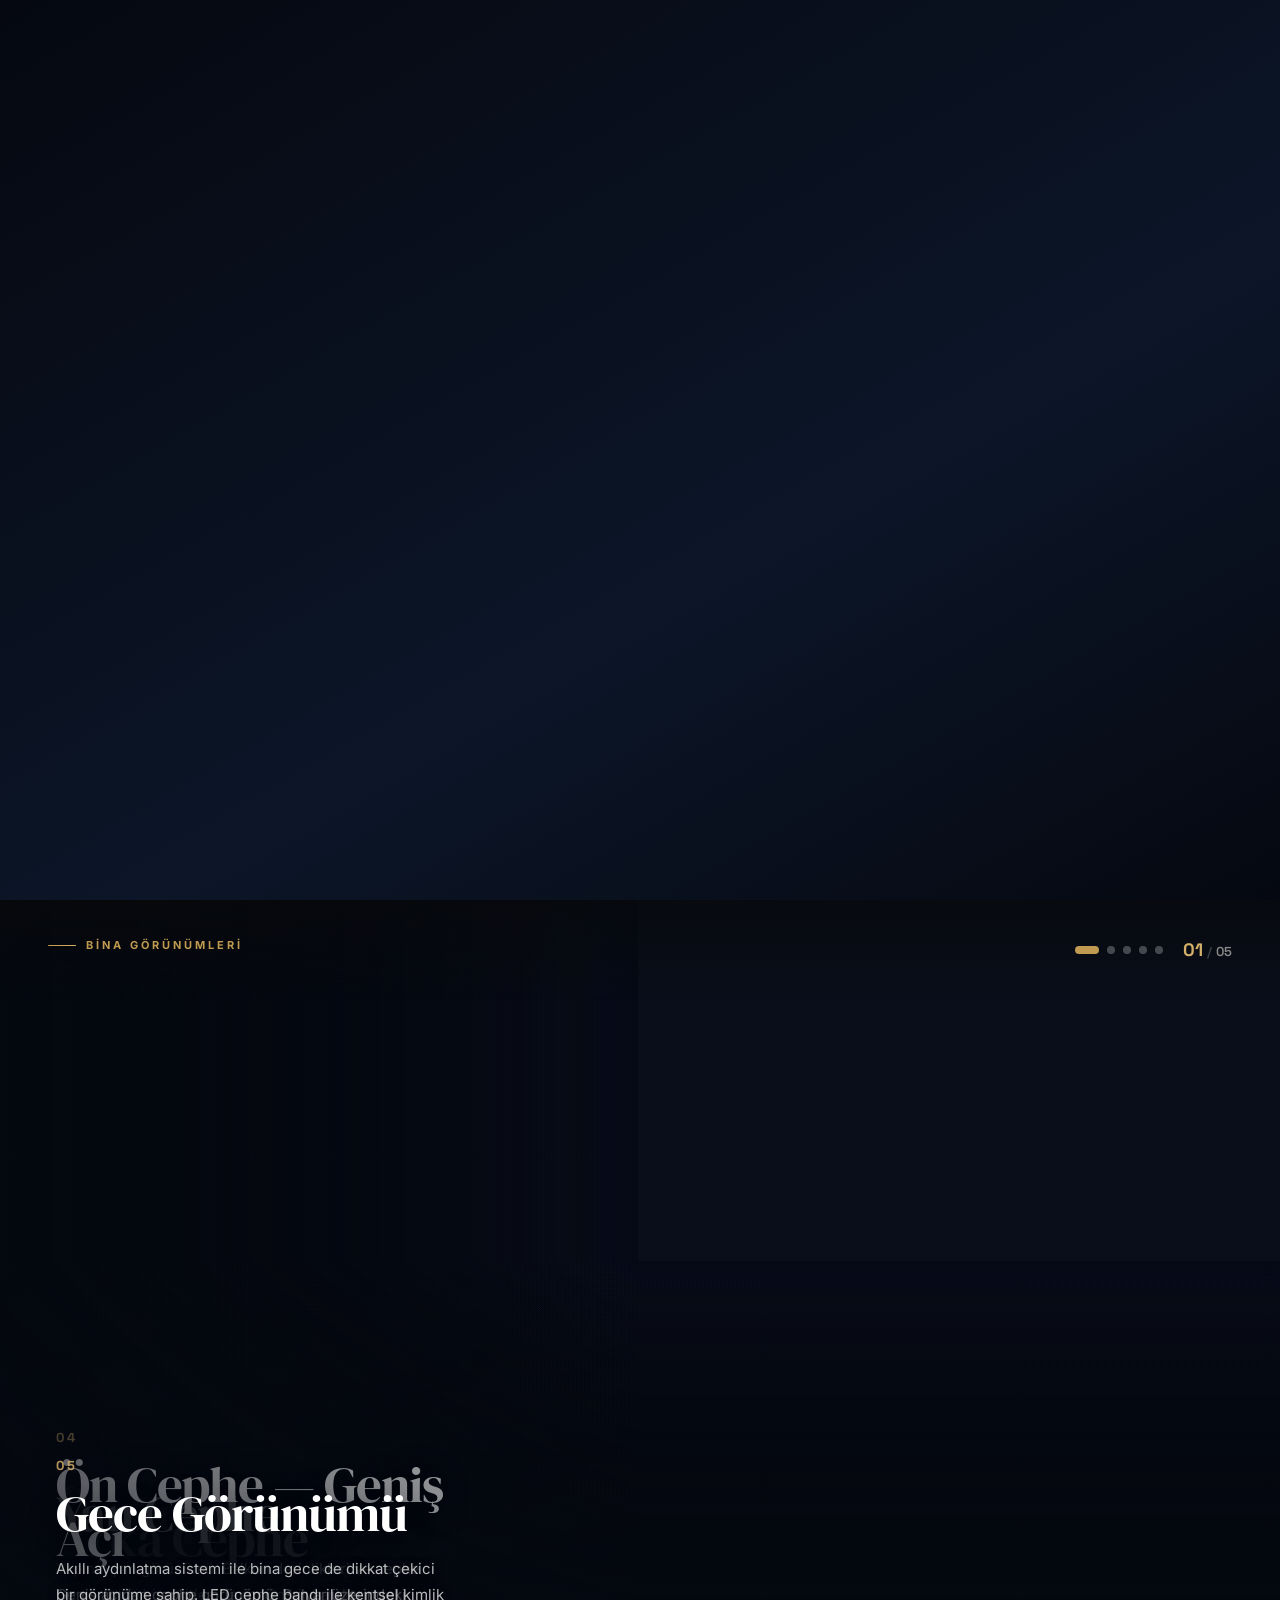
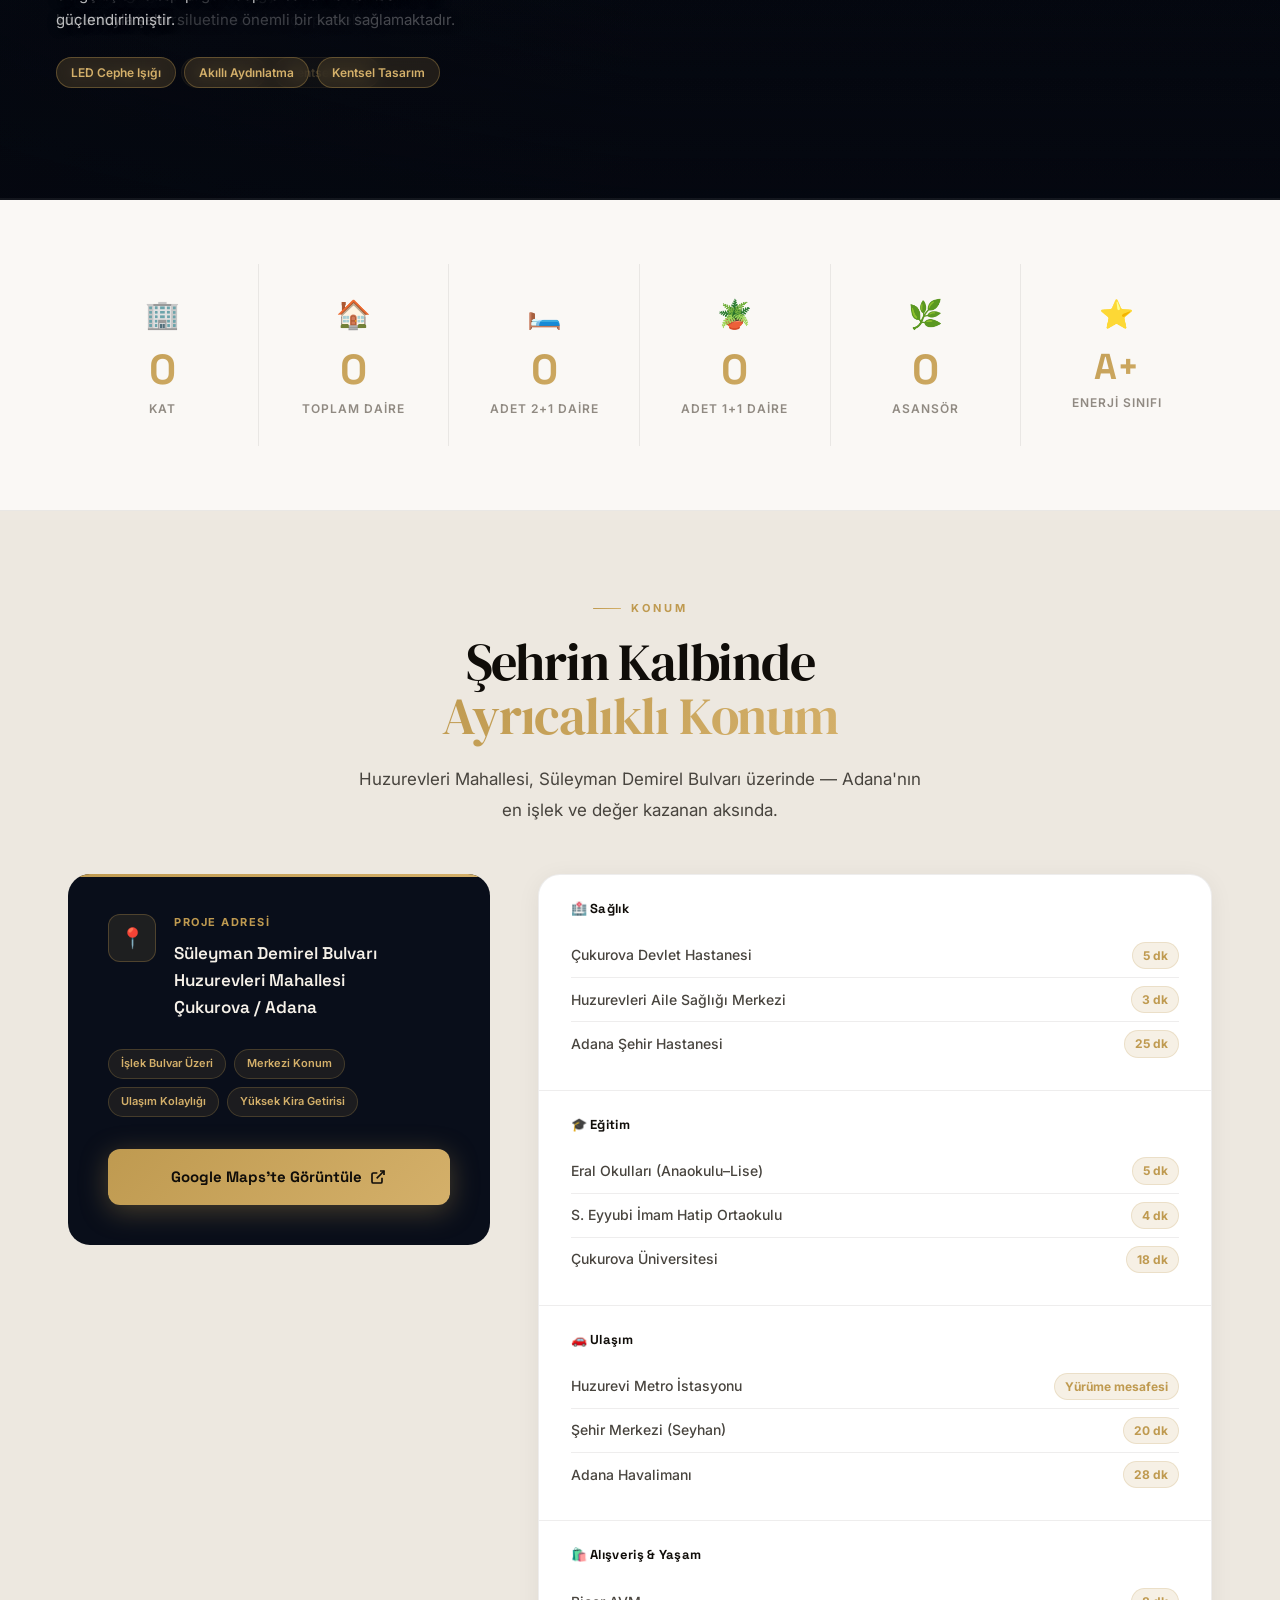
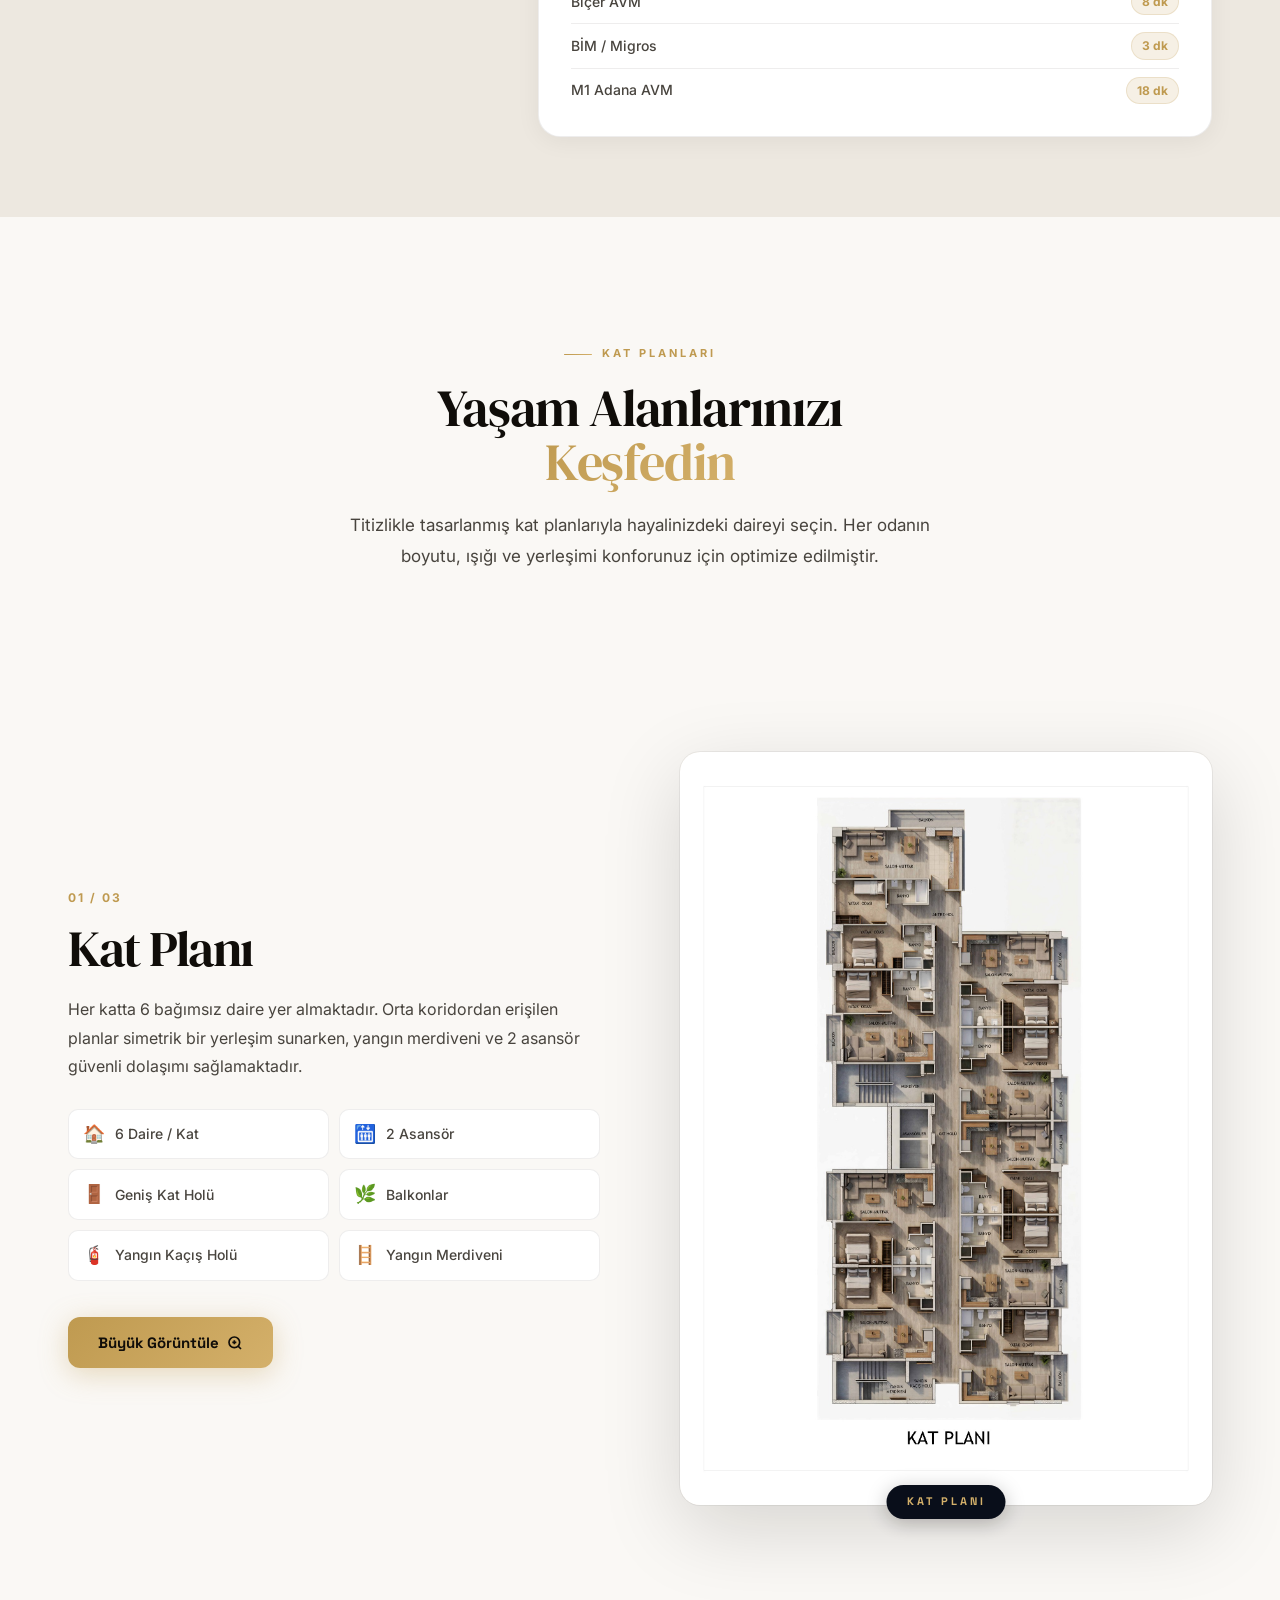
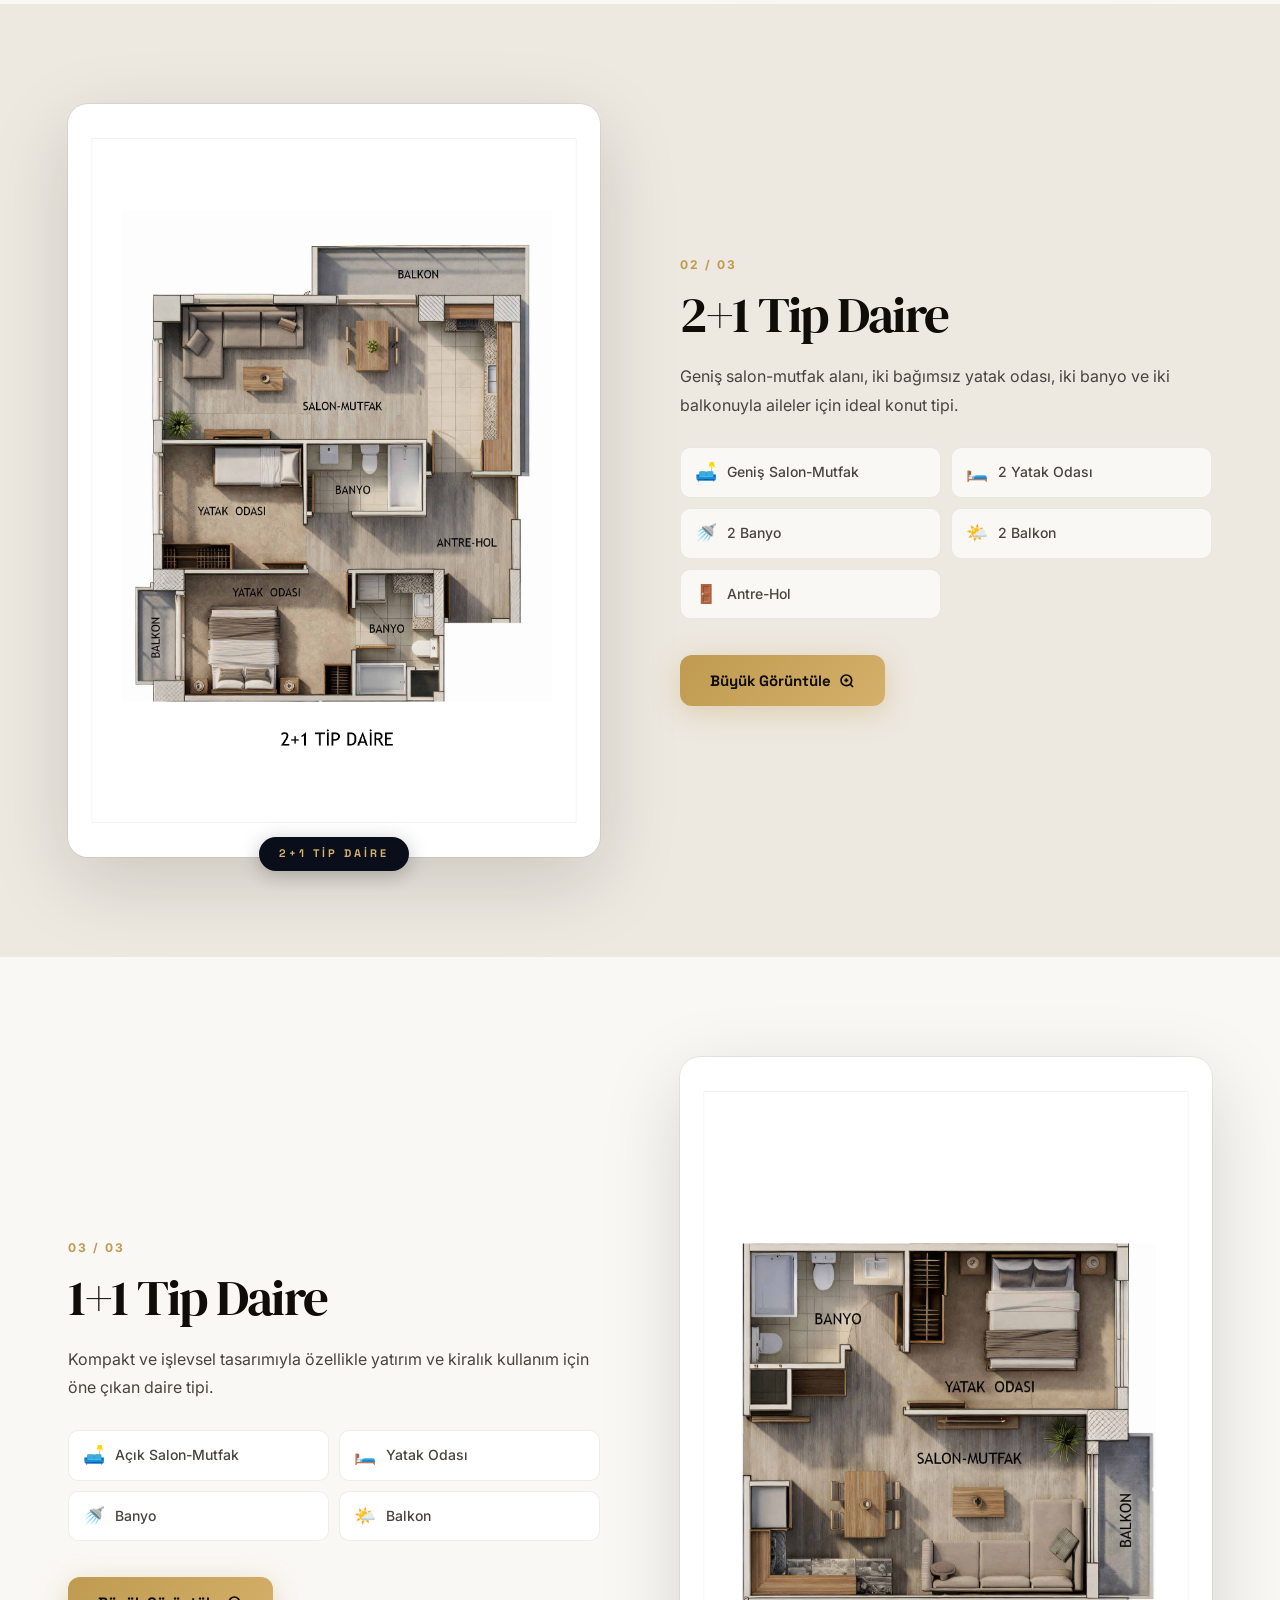
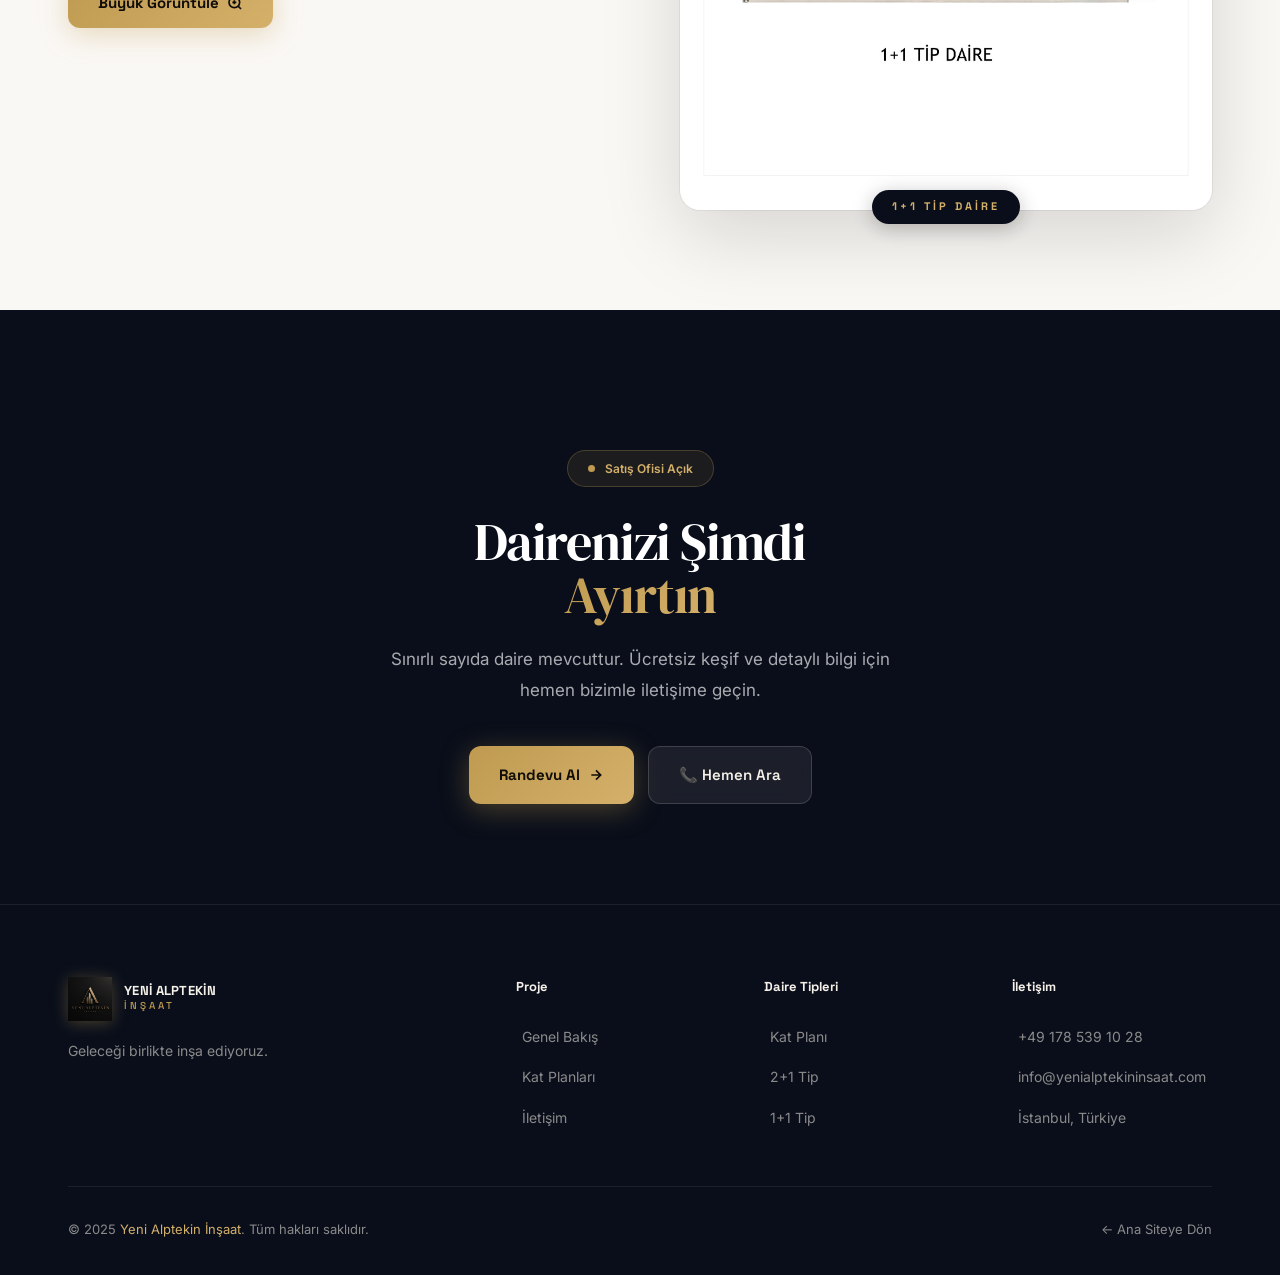
==== project.html @ a8a25329 "Telefon numarasını +49 178 539 10 28 olarak güncelle Co-Authored-By: Claude Sonnet 4.6 <noreply@anth" ====
<!DOCTYPE html>
<html lang="tr">
<head>
  <meta charset="UTF-8"/>
  <meta name="viewport" content="width=device-width, initial-scale=1.0"/>
  <title>Alptekin Residences – Yeni Alptekin İnşaat</title>
  <link rel="preconnect" href="https://fonts.googleapis.com"/>
  <link rel="preconnect" href="https://fonts.gstatic.com" crossorigin/>
  <link href="https://fonts.googleapis.com/css2?family=DM+Serif+Display:ital@0;1&family=Space+Grotesk:wght@300;400;500;600;700;800&family=Inter:wght@300;400;500;600&display=swap" rel="stylesheet"/>
  <link rel="stylesheet" href="style.css"/>
  <link rel="stylesheet" href="project.css"/>
</head>
<body>

<nav class="navbar" id="navbar">
  <div class="nav-container">
    <a href="index.html" class="logo">
      <img src="logo.webp" alt="Yeni Alptekin İnşaat" class="logo-mark-img">
      <div class="logo-text">
        <span class="logo-main">YENİ ALPTEKİN</span>
        <span class="logo-sub">İNŞAAT</span>
      </div>
    </a>
    <ul class="nav-links">
      <li><a href="index.html">Ana Sayfa</a></li>
      <li><a href="index.html#about">Hakkımızda</a></li>
      <li><a href="index.html#services">Hizmetler</a></li>
      <li><a href="#plans" class="nav-link-active">Proje</a></li>
      <li><a href="index.html#contact" class="nav-cta">İletişim</a></li>
    </ul>
    <button class="hamburger" id="hamburger"><span></span><span></span><span></span></button>
  </div>
</nav>

<div class="mobile-menu" id="mobileMenu">
  <button class="mobile-close" id="mobileClose">✕</button>
  <a href="index.html" class="mobile-link">Ana Sayfa</a>
  <a href="index.html#about" class="mobile-link">Hakkımızda</a>
  <a href="index.html#services" class="mobile-link">Hizmetler</a>
  <a href="#plans" class="mobile-link">Kat Planları</a>
  <a href="index.html#contact" class="mobile-link mobile-link-cta">İletişim</a>
</div>

<!-- BÖLÜM 1 · HERO -->
<section class="ph-hero" id="phHero">
  <div class="ph-building-wrap" id="phBuildingWrap">
    <img src="images/residence.webp" alt="Alptekin Residences gece görünümü" class="ph-bg-img">
    <div class="ph-overlay"></div>
  </div>
  <div class="ph-content" id="phContent">
    <div class="ph-eyebrow">
      <span class="ph-dot"></span>
      Aktif Proje &nbsp;·&nbsp; Yeni Alptekin İnşaat
    </div>
    <h1 class="ph-title">
      <span class="reveal-line"><span class="reveal-inner" id="phL1">Alptekin</span></span>
      <span class="reveal-line"><span class="reveal-inner" id="phL2"><span class="gradient-text">Residences</span></span></span>
    </h1>
    <p class="ph-desc" id="phDesc">
      Prestijli bir yaşam, kalıcı bir imza.<br>
      Adana'nın kalbinde, konforu ve estetiği bir arada sunan konut projeniz.
    </p>
    <div class="ph-badges" id="phBadges">
      <div class="ph-badge-item"><div class="pbi-num">8</div><div class="pbi-lbl">Kat</div></div>
      <div class="ph-badge-item"><div class="pbi-num">64</div><div class="pbi-lbl">Daire</div></div>
      <div class="ph-badge-item"><div class="pbi-num">2</div><div class="pbi-lbl">Tip</div></div>
      <div class="ph-badge-item"><div class="pbi-num">A+</div><div class="pbi-lbl">Enerji</div></div>
    </div>
  </div>
  <div class="ph-scroll-cue" id="phScrollCue">
    <span>Keşfetmek için kaydırın</span>
    <div class="scroll-line"></div>
  </div>
</section>

<!-- BÖLÜM 2 · BİNA AÇILARI -->
<section class="views-section" id="viewsSection">
  <div class="views-hdr">
    <div class="views-hdr-left">
      <div class="section-tag">Bina Görünümleri</div>
    </div>
    <div class="views-hdr-right">
      <div class="views-dots" id="viewsDots">
        <button class="vdot active" data-i="0"></button>
        <button class="vdot" data-i="1"></button>
        <button class="vdot" data-i="2"></button>
        <button class="vdot" data-i="3"></button>
        <button class="vdot" data-i="4"></button>
      </div>
      <div class="views-counter">
        <span id="vCurrent">01</span><span class="vc-sep">/</span><span>05</span>
      </div>
    </div>
  </div>

  <div class="views-track" id="viewsTrack">

    <!-- 01 · Ön Cephe Gündüz -->
    <div class="view-panel active" data-idx="0">
      <div class="vp-bg">
        <img src="images/view-on-gunduz.webp" alt="Ön Cephe Gündüz" class="vp-photo" loading="lazy">
      </div>
      <div class="vp-info">
        <div class="vpi-num">01</div>
        <h3 class="vpi-title">Ön Cephe</h3>
        <p class="vpi-desc">Ana giriş ve sokak cephesi. Yapının kimliğini yansıtan modern cam-alüminyum-doğaltaş kombine kaplama sistemi.</p>
        <div class="vpi-tags"><span>Cam Cephe</span><span>Doğaltaş</span><span>Bahçeli Giriş</span></div>
      </div>
    </div>

    <!-- 02 · Arka Cephe Gündüz -->
    <div class="view-panel" data-idx="1">
      <div class="vp-bg">
        <img src="images/view-arka-gunduz.webp" alt="Arka Cephe Gündüz" class="vp-photo" loading="lazy">
      </div>
      <div class="vp-info">
        <div class="vpi-num">02</div>
        <h3 class="vpi-title">Arka Cephe</h3>
        <p class="vpi-desc">Yapının arka görünümü. Peyzajlı ortak bahçe alanı ve zemin kat dairelerine ait özel bahçe parselleri.</p>
        <div class="vpi-tags"><span>Peyzajlı Bahçe</span><span>Özel Parsel</span><span>Sosyal Teras</span></div>
      </div>
    </div>

    <!-- 03 · Yan Cephe Gündüz -->
    <div class="view-panel" data-idx="2">
      <div class="vp-bg">
        <img src="images/view-yan-gunduz.webp" alt="Yan Cephe Gündüz" class="vp-photo" loading="lazy">
      </div>
      <div class="vp-info">
        <div class="vpi-num">03</div>
        <h3 class="vpi-title">Yan Cephe</h3>
        <p class="vpi-desc">Yapının yan görünümü. Balkon derinlikleri ve cephe hareketliliği bina kitlesine özgün bir karakter kazandırmaktadır.</p>
        <div class="vpi-tags"><span>Derin Balkonlar</span><span>Cephe Ritmi</span><span>Isı Yalıtımı</span></div>
      </div>
    </div>

    <!-- 04 · Ön Cephe Alternatif -->
    <div class="view-panel" data-idx="3">
      <div class="vp-bg">
        <img src="images/view-on-gunduz2.webp" alt="Ön Cephe Alternatif" class="vp-photo" loading="lazy">
      </div>
      <div class="vp-info">
        <div class="vpi-num">04</div>
        <h3 class="vpi-title">Ön Cephe — Geniş Açı</h3>
        <p class="vpi-desc">Geniş açıdan cephe görünümü. Bulvar üzerindeki konumuyla şehir siluetine önemli bir katkı sağlamaktadır.</p>
        <div class="vpi-tags"><span>Bulvar Cephesi</span><span>Geniş Açı</span><span>Kentsel Doku</span></div>
      </div>
    </div>

    <!-- 05 · Gece Görünümü -->
    <div class="view-panel" data-idx="4">
      <div class="vp-bg">
        <img src="images/view-gece.webp" alt="Gece Görünümü" class="vp-photo" loading="lazy">
      </div>
      <div class="vp-info">
        <div class="vpi-num">05</div>
        <h3 class="vpi-title">Gece Görünümü</h3>
        <p class="vpi-desc">Akıllı aydınlatma sistemi ile bina gece de dikkat çekici bir görünüme sahip. LED cephe bandı ile kentsel kimlik güçlendirilmiştir.</p>
        <div class="vpi-tags"><span>LED Cephe Işığı</span><span>Akıllı Aydınlatma</span><span>Kentsel Tasarım</span></div>
      </div>
    </div>

  </div>

  <div class="views-progress-bar">
    <div class="vpb-fill" id="vpbFill"></div>
  </div>
</section>

<!-- BÖLÜM 3 · PROJE İSTATİSTİKLERİ -->
<section class="proj-stats" id="projStats">
  <div class="container">
    <div class="ps-grid">
      <div class="ps-item gs-stat"><div class="ps-icon">🏢</div><div class="ps-num" data-target="8">0</div><div class="ps-lbl">Kat</div></div>
      <div class="ps-item gs-stat"><div class="ps-icon">🏠</div><div class="ps-num" data-target="64">0</div><div class="ps-lbl">Toplam Daire</div></div>
      <div class="ps-item gs-stat"><div class="ps-icon">🛏️</div><div class="ps-num" data-target="32">0</div><div class="ps-lbl">Adet 2+1 Daire</div></div>
      <div class="ps-item gs-stat"><div class="ps-icon">🪴</div><div class="ps-num" data-target="32">0</div><div class="ps-lbl">Adet 1+1 Daire</div></div>
      <div class="ps-item gs-stat"><div class="ps-icon">🌿</div><div class="ps-num" data-target="2">0</div><div class="ps-lbl">Asansör</div></div>
      <div class="ps-item gs-stat"><div class="ps-icon">⭐</div><div class="ps-num ps-letter">A+</div><div class="ps-lbl">Enerji Sınıfı</div></div>
    </div>
  </div>
</section>

<!-- BÖLÜM 4 · KONUM & ÇEVRE -->
<section class="location-section" id="location">
  <div class="container">
    <div class="location-intro gs-section-head">
      <div class="section-tag">Konum</div>
      <h2 class="section-title">Şehrin Kalbinde<br><span class="gradient-text">Ayrıcalıklı Konum</span></h2>
      <p class="section-desc">Huzurevleri Mahallesi, Süleyman Demirel Bulvarı üzerinde — Adana'nın en işlek ve değer kazanan aksında.</p>
    </div>

    <div class="location-grid">

      <!-- Sol: Adres + harita linki -->
      <div class="location-address-card gs-reveal">
        <div class="lac-top">
          <div class="lac-icon">📍</div>
          <div>
            <div class="lac-label">Proje Adresi</div>
            <div class="lac-value">Süleyman Demirel Bulvarı<br>Huzurevleri Mahallesi<br>Çukurova / Adana</div>
          </div>
        </div>
        <div class="lac-tags">
          <span>İşlek Bulvar Üzeri</span>
          <span>Merkezi Konum</span>
          <span>Ulaşım Kolaylığı</span>
          <span>Yüksek Kira Getirisi</span>
        </div>
        <a href="https://maps.google.com/?q=37.052917,35.273027" target="_blank" rel="noopener" class="btn btn-primary lac-map-btn">
          <span>Google Maps'te Görüntüle</span>
          <svg width="16" height="16" viewBox="0 0 24 24" fill="none" stroke="currentColor" stroke-width="2.5"><path d="M18 13v6a2 2 0 0 1-2 2H5a2 2 0 0 1-2-2V8a2 2 0 0 1 2-2h6"/><polyline points="15 3 21 3 21 9"/><line x1="10" y1="14" x2="21" y2="3"/></svg>
        </a>
      </div>

      <!-- Sağ: Yakın kurumlar -->
      <div class="location-pois gs-reveal">
        <div class="poi-group">
          <div class="poi-group-title">🏥 Sağlık</div>
          <div class="poi-item"><span class="poi-name">Çukurova Devlet Hastanesi</span><span class="poi-dist">5 dk</span></div>
          <div class="poi-item"><span class="poi-name">Huzurevleri Aile Sağlığı Merkezi</span><span class="poi-dist">3 dk</span></div>
          <div class="poi-item"><span class="poi-name">Adana Şehir Hastanesi</span><span class="poi-dist">25 dk</span></div>
        </div>
        <div class="poi-group">
          <div class="poi-group-title">🎓 Eğitim</div>
          <div class="poi-item"><span class="poi-name">Eral Okulları (Anaokulu–Lise)</span><span class="poi-dist">5 dk</span></div>
          <div class="poi-item"><span class="poi-name">S. Eyyubi İmam Hatip Ortaokulu</span><span class="poi-dist">4 dk</span></div>
          <div class="poi-item"><span class="poi-name">Çukurova Üniversitesi</span><span class="poi-dist">18 dk</span></div>
        </div>
        <div class="poi-group">
          <div class="poi-group-title">🚗 Ulaşım</div>
          <div class="poi-item"><span class="poi-name">Huzurevi Metro İstasyonu</span><span class="poi-dist">Yürüme mesafesi</span></div>
          <div class="poi-item"><span class="poi-name">Şehir Merkezi (Seyhan)</span><span class="poi-dist">20 dk</span></div>
          <div class="poi-item"><span class="poi-name">Adana Havalimanı</span><span class="poi-dist">28 dk</span></div>
        </div>
        <div class="poi-group">
          <div class="poi-group-title">🛍️ Alışveriş & Yaşam</div>
          <div class="poi-item"><span class="poi-name">Biçer AVM</span><span class="poi-dist">8 dk</span></div>
          <div class="poi-item"><span class="poi-name">BİM / Migros</span><span class="poi-dist">3 dk</span></div>
          <div class="poi-item"><span class="poi-name">M1 Adana AVM</span><span class="poi-dist">18 dk</span></div>
        </div>
      </div>

    </div>
  </div>
</section>

<!-- BÖLÜM 5 · KAT PLANLARI -->
<section class="plans-section" id="plans">
  <div class="container">
    <div class="plans-intro gs-section-head">
      <div class="section-tag">Kat Planları</div>
      <h2 class="section-title">Yaşam Alanlarınızı<br><span class="gradient-text">Keşfedin</span></h2>
      <p class="section-desc">Titizlikle tasarlanmış kat planlarıyla hayalinizdeki daireyi seçin. Her odanın boyutu, ışığı ve yerleşimi konforunuz için optimize edilmiştir.</p>
    </div>
  </div>

  <!-- Plan 1 -->
  <div class="plan-block" id="planBlock1">
    <div class="container">
      <div class="pb-layout pb-layout-right">
        <div class="pb-meta">
          <div class="pb-eyebrow">01 / 03</div>
          <h3 class="pb-title">Kat Planı</h3>
          <p class="pb-desc">Her katta 6 bağımsız daire yer almaktadır. Orta koridordan erişilen planlar simetrik bir yerleşim sunarken, yangın merdiveni ve 2 asansör güvenli dolaşımı sağlamaktadır.</p>
          <div class="pb-rooms">
            <div class="pb-room"><span>🏠</span>6 Daire / Kat</div>
            <div class="pb-room"><span>🛗</span>2 Asansör</div>
            <div class="pb-room"><span>🚪</span>Geniş Kat Holü</div>
            <div class="pb-room"><span>🌿</span>Balkonlar</div>
            <div class="pb-room"><span>🧯</span>Yangın Kaçış Holü</div>
            <div class="pb-room"><span>🪜</span>Yangın Merdiveni</div>
          </div>
          <button class="btn btn-primary zoom-plan magnetic" data-src="plans/plan-1.jpg">
            <span>Büyük Görüntüle</span>
            <svg width="16" height="16" viewBox="0 0 24 24" fill="none" stroke="currentColor" stroke-width="2.5"><circle cx="11" cy="11" r="8"/><path d="m21 21-4.35-4.35"/><path d="M11 8v6M8 11h6"/></svg>
          </button>
        </div>
        <div class="pb-image-wrap">
          <div class="pb-image-inner">
            <img src="plans/plan-1.jpg" alt="Kat Planı" class="pb-img" loading="lazy"/>
          </div>
          <div class="pb-image-label">KAT PLANI</div>
        </div>
      </div>
    </div>
  </div>

  <!-- Plan 2 -->
  <div class="plan-block plan-block-alt" id="planBlock2">
    <div class="container">
      <div class="pb-layout pb-layout-left">
        <div class="pb-image-wrap">
          <div class="pb-image-inner">
            <img src="plans/plan-2.jpg" alt="2+1 Tip Daire" class="pb-img" loading="lazy"/>
          </div>
          <div class="pb-image-label">2+1 TİP DAİRE</div>
        </div>
        <div class="pb-meta">
          <div class="pb-eyebrow">02 / 03</div>
          <h3 class="pb-title">2+1 Tip Daire</h3>
          <p class="pb-desc">Geniş salon-mutfak alanı, iki bağımsız yatak odası, iki banyo ve iki balkonuyla aileler için ideal konut tipi.</p>
          <div class="pb-rooms">
            <div class="pb-room"><span>🛋️</span>Geniş Salon-Mutfak</div>
            <div class="pb-room"><span>🛏️</span>2 Yatak Odası</div>
            <div class="pb-room"><span>🚿</span>2 Banyo</div>
            <div class="pb-room"><span>🌤️</span>2 Balkon</div>
            <div class="pb-room"><span>🚪</span>Antre-Hol</div>
          </div>
          <button class="btn btn-primary zoom-plan magnetic" data-src="plans/plan-2.jpg">
            <span>Büyük Görüntüle</span>
            <svg width="16" height="16" viewBox="0 0 24 24" fill="none" stroke="currentColor" stroke-width="2.5"><circle cx="11" cy="11" r="8"/><path d="m21 21-4.35-4.35"/><path d="M11 8v6M8 11h6"/></svg>
          </button>
        </div>
      </div>
    </div>
  </div>

  <!-- Plan 3 -->
  <div class="plan-block" id="planBlock3">
    <div class="container">
      <div class="pb-layout pb-layout-right">
        <div class="pb-meta">
          <div class="pb-eyebrow">03 / 03</div>
          <h3 class="pb-title">1+1 Tip Daire</h3>
          <p class="pb-desc">Kompakt ve işlevsel tasarımıyla özellikle yatırım ve kiralık kullanım için öne çıkan daire tipi.</p>
          <div class="pb-rooms">
            <div class="pb-room"><span>🛋️</span>Açık Salon-Mutfak</div>
            <div class="pb-room"><span>🛏️</span>Yatak Odası</div>
            <div class="pb-room"><span>🚿</span>Banyo</div>
            <div class="pb-room"><span>🌤️</span>Balkon</div>
          </div>
          <button class="btn btn-primary zoom-plan magnetic" data-src="plans/plan-3.jpg">
            <span>Büyük Görüntüle</span>
            <svg width="16" height="16" viewBox="0 0 24 24" fill="none" stroke="currentColor" stroke-width="2.5"><circle cx="11" cy="11" r="8"/><path d="m21 21-4.35-4.35"/><path d="M11 8v6M8 11h6"/></svg>
          </button>
        </div>
        <div class="pb-image-wrap">
          <div class="pb-image-inner">
            <img src="plans/plan-3.jpg" alt="1+1 Tip Daire" class="pb-img" loading="lazy"/>
          </div>
          <div class="pb-image-label">1+1 TİP DAİRE</div>
        </div>
      </div>
    </div>
  </div>
</section>

<!-- BÖLÜM 5 · CTA -->
<section class="proj-cta section" id="projCta">
  <div class="container">
    <div class="pcta-inner gs-reveal">
      <div class="pcta-badge"><span class="ph-dot"></span>Satış Ofisi Açık</div>
      <h2 class="section-title" style="color:#fff">Dairenizi Şimdi<br><span class="gradient-text">Ayırtın</span></h2>
      <p class="section-desc" style="color:rgba(255,255,255,.65);max-width:500px;margin:0 auto 40px">Sınırlı sayıda daire mevcuttur. Ücretsiz keşif ve detaylı bilgi için hemen bizimle iletişime geçin.</p>
      <div class="pcta-btns">
        <a href="index.html#contact" class="btn btn-primary magnetic">
          <span>Randevu Al</span>
          <svg width="16" height="16" viewBox="0 0 24 24" fill="none" stroke="currentColor" stroke-width="2.5"><path d="M5 12h14M12 5l7 7-7 7"/></svg>
        </a>
        <a href="tel:+491785391028" class="btn btn-ghost magnetic">📞 Hemen Ara</a>
      </div>
    </div>
  </div>
</section>

<!-- FOOTER -->
<footer class="footer">
  <div class="container">
    <div class="footer-grid">
      <div class="footer-brand">
        <a href="index.html" class="logo"><img src="logo.webp" alt="Yeni Alptekin İnşaat" class="logo-mark-img"><div class="logo-text"><span class="logo-main">YENİ ALPTEKİN</span><span class="logo-sub">İNŞAAT</span></div></a>
        <p>Geleceği birlikte inşa ediyoruz.</p>
      </div>
      <div class="footer-col"><h4>Proje</h4><ul class="footer-links"><li><a href="#phHero">Genel Bakış</a></li><li><a href="#plans">Kat Planları</a></li><li><a href="#projCta">İletişim</a></li></ul></div>
      <div class="footer-col"><h4>Daire Tipleri</h4><ul class="footer-links"><li><a href="#planBlock1">Kat Planı</a></li><li><a href="#planBlock2">2+1 Tip</a></li><li><a href="#planBlock3">1+1 Tip</a></li></ul></div>
      <div class="footer-col"><h4>İletişim</h4><ul class="footer-links"><li><a href="tel:+491785391028">+49 178 539 10 28</a></li><li><a href="#">info@yenialptekininsaat.com</a></li><li><a href="#">İstanbul, Türkiye</a></li></ul></div>
    </div>
    <div class="footer-bottom">
      <p>© 2025 <span>Yeni Alptekin İnşaat</span>. Tüm hakları saklıdır.</p>
      <a href="index.html" style="font-size:13px;color:var(--on-dark-2);text-decoration:none">← Ana Siteye Dön</a>
    </div>
  </div>
</footer>

<!-- LIGHTBOX -->
<div class="plan-lightbox" id="planLightbox">
  <button class="lb-close" id="lbClose">✕</button>
  <div class="lb-hint">Büyütmek için tıklayın · Kapatmak için ESC</div>
  <div class="lb-inner">
    <img id="lbImg" src="" alt="Kat Planı"/>
    <div class="lb-zoom-ctrl">
      <button id="lbZoomIn">+</button>
      <button id="lbZoomOut">−</button>
      <button id="lbZoomReset">⟳</button>
    </div>
  </div>
</div>

<!-- ===== MOBİL HIZLI EYLEM BARI ===== -->
<div class="mobile-action-bar" aria-label="Hızlı iletişim">
  <a href="tel:+491785391028" class="mab-btn mab-call" aria-label="Telefon ile ara">
    <svg width="22" height="22" viewBox="0 0 24 24" fill="none" stroke="currentColor" stroke-width="2.2" stroke-linecap="round" stroke-linejoin="round"><path d="M22 16.92v3a2 2 0 01-2.18 2 19.79 19.79 0 01-8.63-3.07 19.5 19.5 0 01-6-6 19.79 19.79 0 01-3.07-8.67A2 2 0 014.11 2h3a2 2 0 012 1.72 12.84 12.84 0 00.7 2.81 2 2 0 01-.45 2.11L8.09 9.91a16 16 0 006 6l1.27-1.27a2 2 0 012.11-.45 12.84 12.84 0 002.81.7A2 2 0 0122 16.92z"/></svg>
    <span>Hemen Ara</span>
  </a>
  <a href="https://wa.me/491785391028?text=Merhaba%2C%20Alptekin%20Residences%20hakk%C4%B1nda%20bilgi%20almak%20istiyorum." class="mab-btn mab-whatsapp" target="_blank" rel="noopener" aria-label="WhatsApp ile yaz">
    <svg width="22" height="22" viewBox="0 0 24 24" fill="currentColor"><path d="M17.498 14.382c-.301-.15-1.767-.867-2.04-.966-.273-.101-.473-.15-.673.15-.197.295-.771.964-.944 1.162-.175.195-.349.21-.646.075-.3-.15-1.263-.465-2.403-1.485-.888-.795-1.484-1.77-1.66-2.07-.174-.3-.019-.465.13-.615.136-.135.301-.345.451-.523.146-.181.194-.301.297-.496.1-.21.049-.375-.025-.524-.075-.15-.672-1.62-.922-2.206-.24-.584-.487-.51-.672-.51-.172-.015-.371-.015-.571-.015-.2 0-.523.074-.797.359-.273.3-1.045 1.02-1.045 2.475s1.07 2.865 1.219 3.075c.149.195 2.105 3.195 5.1 4.485.714.3 1.27.48 1.704.629.714.227 1.365.195 1.88.121.574-.091 1.767-.721 2.016-1.426.255-.705.255-1.29.18-1.425-.074-.135-.27-.21-.57-.345m-5.446 7.443h-.016c-1.77 0-3.524-.48-5.055-1.38l-.36-.214-3.75.975 1.005-3.645-.239-.375a9.869 9.869 0 01-1.516-5.26c.002-5.45 4.436-9.884 9.888-9.884 2.64 0 5.122 1.03 6.988 2.898a9.825 9.825 0 012.893 6.994c-.003 5.45-4.437 9.884-9.885 9.884m8.413-18.297A11.815 11.815 0 0012.05 0C5.495 0 .16 5.335.157 11.892c0 2.096.547 4.142 1.588 5.945L.057 24l6.305-1.654a11.882 11.882 0 005.683 1.448h.005c6.554 0 11.89-5.335 11.893-11.893a11.821 11.821 0 00-3.48-8.413z"/></svg>
    <span>WhatsApp</span>
  </a>
</div>

<!-- PAGE TRANSITION CURTAIN -->
<div class="pt-curtain" id="ptCurtain">
  <div class="pt-curtain-inner">
    <img src="logo.webp" alt="" class="pt-logo">
  </div>
</div>

<script src="https://cdn.jsdelivr.net/npm/lenis@1.1.14/dist/lenis.min.js"></script>
<script src="https://cdnjs.cloudflare.com/ajax/libs/gsap/3.12.5/gsap.min.js"></script>
<script src="https://cdnjs.cloudflare.com/ajax/libs/gsap/3.12.5/ScrollTrigger.min.js"></script>
<script src="project.js"></script>
</body>
</html>
---- style.css ----
/* ===== INTRO SCREEN ===== */
.intro-screen {
  position: fixed; inset: 0; z-index: 9999999;
  background: #050810;
  display: flex; flex-direction: column;
  align-items: center; justify-content: center;
  gap: 0;
  overflow: hidden;
  /* clip-path için başlangıç */
  clip-path: inset(0 0 0% 0);
}

/* Arka plan parıltı */
.is-glow {
  position: absolute; top: 30%; left: 50%; transform: translate(-50%, -50%);
  width: 600px; height: 600px; border-radius: 50%; pointer-events: none;
  background: radial-gradient(circle, rgba(191,154,80,0.06) 0%, transparent 65%);
}

/* Logo */
.is-logo-wrap {
  margin-bottom: 36px;
  filter: drop-shadow(0 0 80px rgba(191,154,80,0.6));
}
.is-logo-img {
  width: clamp(100px, 14vw, 160px);
  height: clamp(100px, 14vw, 160px);
  display: block;
}

/* Marka adı */
.is-brand {
  text-align: center;
  margin-bottom: 32px;
}
.is-name {
  display: block;
  font-family: var(--font-head);
  font-size: clamp(38px, 6vw, 76px);
  font-weight: 800;
  color: #F5F0E8;
  letter-spacing: clamp(8px, 1.4vw, 16px);
  text-transform: uppercase;
  line-height: 1;
}
.is-sub {
  display: block;
  font-family: var(--font-head);
  font-size: clamp(11px, 1.6vw, 16px);
  font-weight: 400;
  color: rgba(191,154,80,0.65);
  letter-spacing: clamp(6px, 1.2vw, 14px);
  text-transform: uppercase;
  margin-top: 10px;
}

/* İnce ayraç */
.is-rule {
  width: 0px; height: 1px;
  background: linear-gradient(90deg, transparent, rgba(191,154,80,0.4), transparent);
  margin-bottom: 0;
}

/* Alt hint */
.is-hint {
  position: absolute; bottom: 48px; left: 50%; transform: translateX(-50%);
  display: flex; flex-direction: column; align-items: center; gap: 12px;
  font-family: var(--font-head); font-size: 9px; font-weight: 600;
  letter-spacing: 3px; text-transform: uppercase;
  color: rgba(245,240,232,0.2);
  white-space: nowrap;
}
.is-hint-arrow {
  color: rgba(191,154,80,0.35);
  animation: isArrow 1.8s ease-in-out infinite;
}
@keyframes isArrow {
  0%, 100% { transform: translateY(0); opacity: .35; }
  50%       { transform: translateY(6px); opacity: .7; }
}

/* ===== HERO — ARKA PLAN LOGO ===== */
.hero-bg-logo {
  position: absolute; top: 50%; left: 50%;
  transform: translate(-50%, -50%);
  pointer-events: none; z-index: 1;
}
.hero-bg-logo-img {
  width: clamp(280px, 46vw, 640px);
  height: auto; display: block;
  opacity: 0;   /* JS ile intro çıkışında açılır */
  filter: blur(0.5px);
  will-change: opacity, transform;
}

/* ===== SCROLL PROGRESS ===== */
.scroll-progress {
  position: fixed; top: 0; left: 0; height: 2px; width: 0%;
  background: linear-gradient(90deg, #BF9A50, #D4B06A);
  z-index: 9998; pointer-events: none;
  transform-origin: left;
}

/* ===== MARQUEE ===== */
.marquee-section {
  background: var(--bg-navy);
  border-top: 1px solid rgba(255,255,255,0.06);
  border-bottom: 1px solid rgba(255,255,255,0.06);
  overflow: hidden; padding: 0;
}
.marquee-track {
  display: flex; width: max-content;
  will-change: transform;
}
.marquee-inner {
  display: flex; align-items: center;
  padding: 18px 0; white-space: nowrap; flex-shrink: 0;
}
.marquee-inner span {
  font-family: 'Space Grotesk', sans-serif;
  font-size: 11px; font-weight: 700;
  color: rgba(255,255,255,0.35); text-transform: uppercase; letter-spacing: 2.5px;
  padding: 0 28px; transition: color .3s;
}
.marquee-inner span:hover { color: #BF9A50; }
.marquee-inner .mdot {
  color: #BF9A50 !important; padding: 0 4px !important;
  font-size: 18px; opacity: 0.7;
}
@keyframes marquee {
  from { transform: translateX(0); }
  to   { transform: translateX(-50%); }
}

/* ===== REVEAL TEXT ===== */
.reveal-line { overflow: hidden; display: block; }
.reveal-inner { display: block; will-change: transform; }

/* ===== RESET & BASE ===== */
*, *::before, *::after { margin: 0; padding: 0; box-sizing: border-box; }

:root {
  --bg:           #FAF8F5;
  --bg-cream:     #EDE8E0;
  --bg-navy:      #090E1A;
  --bg-navy-2:    #0E1828;
  --bg-card:      #FFFFFF;
  --gold:         #BF9A50;
  --gold-2:       #D4B06A;
  --gold-3:       #EAD09A;
  --gold-glow:    rgba(191,154,80,0.15);
  --text:         #100D09;
  --text-2:       #48443E;
  --text-3:       #908A82;
  --on-dark:      #F5F0E8;
  --on-dark-2:    rgba(245,240,232,0.55);
  --on-dark-b:    rgba(245,240,232,0.08);
  --border:       rgba(16,13,9,0.10);
  --border-c:     rgba(16,13,9,0.07);
  --font-display: 'DM Serif Display', serif;
  --font-head:    'Space Grotesk', sans-serif;
  --font-body:    'Inter', sans-serif;
  --ease:         cubic-bezier(0.4, 0, 0.2, 1);
  --ease-expo:    cubic-bezier(0.87, 0, 0.13, 1);
  --ease-out:     cubic-bezier(0.16, 1, 0.3, 1);
  --r:            14px;
  --r-lg:         22px;
}

html { scroll-behavior: smooth; scroll-padding-top: 80px; }
body {
  background: var(--bg); color: var(--text);
  font-family: var(--font-body); line-height: 1.6;
  overflow-x: hidden; -webkit-font-smoothing: antialiased;
}
.container { max-width: 1200px; margin: 0 auto; padding: 0 28px; }
.section { padding: 100px 0; }

/* ===== TYPOGRAPHY ===== */
.section-tag {
  display: inline-flex; align-items: center; gap: 10px;
  font-size: 11px; font-weight: 700; color: var(--gold);
  text-transform: uppercase; letter-spacing: 3px; margin-bottom: 18px;
  position: relative;
}
.section-tag::before {
  content: ''; width: 28px; height: 1px;
  background: linear-gradient(90deg, var(--gold), var(--gold-2));
  border-radius: 2px; flex-shrink: 0;
}
.section-title {
  font-family: var(--font-display);
  font-size: clamp(32px, 4.2vw, 52px);
  font-weight: 400; letter-spacing: -1.2px; line-height: 1.03;
  margin-bottom: 22px; color: var(--text);
}
.section-desc { font-size: 17px; color: var(--text-2); line-height: 1.82; max-width: 580px; }
.gradient-text {
  background: linear-gradient(135deg, var(--gold) 0%, var(--gold-2) 100%);
  -webkit-background-clip: text; -webkit-text-fill-color: transparent; background-clip: text;
}

/* ===== CUSTOM CURSOR ===== */
.cursor-dot {
  position: fixed; width: 8px; height: 8px;
  background: var(--gold); border-radius: 50%;
  pointer-events: none; z-index: 99999;
  transform: translate(-50%,-50%);
  transition: transform .15s var(--ease), opacity .3s;
  mix-blend-mode: difference;
}
.cursor-ring {
  position: fixed; width: 36px; height: 36px;
  border: 1px solid rgba(191,154,80,0.5);
  border-radius: 50%; pointer-events: none; z-index: 99998;
  transform: translate(-50%,-50%);
  transition: width .4s var(--ease-out), height .4s var(--ease-out),
              border-color .35s, background .35s, transform .08s linear;
  display: flex; align-items: center; justify-content: center;
  overflow: hidden;
}
.cursor-ring.hover {
  width: 52px; height: 52px;
  border-color: rgba(191,154,80,0.8);
}
.cursor-ring.cursor-view {
  width: 100px; height: 100px;
  background: rgba(191,154,80,0.92);
  border-color: transparent;
}
.cursor-ring .cursor-label {
  position: absolute; font-size: 10px; font-weight: 700; letter-spacing: 1px;
  color: #050810; white-space: nowrap; opacity: 0;
  transition: opacity .25s; text-transform: uppercase; text-align: center;
  line-height: 1.3;
}
.cursor-ring.cursor-view .cursor-label { opacity: 1; }
body.cursor-active { cursor: none; }
body.cursor-active a, body.cursor-active button { cursor: none; }

/* ── PAGE TRANSITION CURTAIN ── */
.pt-curtain {
  position: fixed; inset: 0; z-index: 999999;
  background: linear-gradient(150deg, #050810 0%, #0C1628 60%, #050810 100%);
  display: flex; align-items: center; justify-content: center;
  pointer-events: none;
}
.pt-curtain-inner {
  display: flex; flex-direction: column; align-items: center; gap: 20px;
}
.pt-logo {
  width: 72px; height: auto; opacity: 0;
  filter: brightness(0) invert(1);
}
.pt-bar {
  width: 0px; height: 1px;
  background: linear-gradient(to right, transparent, var(--gold), transparent);
}

/* ===== NAVBAR ===== */
.navbar {
  position: fixed; top: 0; left: 0; right: 0; z-index: 1000;
  padding: 22px 0; transition: padding .4s var(--ease), background .4s var(--ease);
}
.navbar.scrolled {
  padding: 13px 0;
  background: rgba(250,248,245,0.92);
  backdrop-filter: blur(28px); -webkit-backdrop-filter: blur(28px);
  border-bottom: 1px solid var(--border-c);
  box-shadow: 0 2px 24px rgba(16,13,9,0.08);
}
.navbar.scrolled .logo-main,
.navbar.scrolled .nav-links a { color: var(--text); }
.navbar.scrolled .nav-links a:hover { color: var(--gold); }
.navbar.scrolled .hamburger span { background: var(--text); }
.nav-container {
  max-width: 1200px; margin: 0 auto; padding: 0 28px;
  display: flex; align-items: center; justify-content: space-between;
}
.logo { display: flex; align-items: center; gap: 12px; text-decoration: none; color: inherit; }
.logo-mark-img {
  width: 44px; height: 44px; display: block; flex-shrink: 0;
  filter: drop-shadow(0 2px 8px rgba(191,154,80,0.35));
  transition: filter 0.3s ease;
}
.logo:hover .logo-mark-img {
  filter: drop-shadow(0 4px 16px rgba(191,154,80,0.6));
}
.logo-text .logo-main {
  display: block; font-family: var(--font-head); font-weight: 700; font-size: 13px;
  letter-spacing: 0.3px; color: var(--on-dark); line-height: 1.2;
}
.logo-text .logo-sub {
  display: block; font-family: var(--font-head); font-weight: 500; font-size: 10px;
  letter-spacing: 3px; color: var(--gold); text-transform: uppercase;
}
.nav-links { display: flex; list-style: none; gap: 4px; align-items: center; }
.nav-links a {
  text-decoration: none; color: rgba(255,255,255,0.75);
  font-size: 14px; font-weight: 500; padding: 9px 16px; border-radius: 9px;
  transition: color .25s var(--ease);
  position: relative;
}
.nav-links a:not(.nav-cta)::after {
  content: ''; position: absolute; bottom: 4px; left: 16px;
  width: calc(100% - 32px); height: 1px;
  background: var(--gold);
  transform: scaleX(0); transform-origin: right;
  transition: transform .38s cubic-bezier(0.65, 0, 0.35, 1);
}
.nav-links a:not(.nav-cta):hover::after {
  transform: scaleX(1); transform-origin: left;
}
.nav-links a:hover { color: var(--on-dark); }
.nav-links .nav-cta {
  background: linear-gradient(135deg, var(--gold), var(--gold-2));
  color: white !important; padding: 10px 22px; border-radius: 10px;
  font-weight: 600; box-shadow: 0 4px 20px rgba(191,154,80,0.4);
}
.nav-links .nav-cta:hover {
  transform: translateY(-1px); box-shadow: 0 8px 30px rgba(191,154,80,0.55);
}
.hamburger {
  display: none; flex-direction: column; gap: 5px;
  background: none; border: 1px solid var(--on-dark-b); border-radius: 8px;
  cursor: pointer; padding: 10px 11px;
}
.hamburger span {
  display: block; width: 20px; height: 2px;
  background: var(--on-dark); border-radius: 2px; transition: all .3s var(--ease);
}
.mobile-menu {
  display: none; position: fixed; inset: 0;
  background: var(--bg-navy); z-index: 999;
  flex-direction: column; align-items: center; justify-content: center; gap: 12px;
}
.mobile-menu.open { display: flex; }
.mobile-link {
  text-decoration: none; color: var(--on-dark);
  font-family: var(--font-head); font-size: 32px; font-weight: 700;
  padding: 12px 32px; border-radius: 16px; transition: all .2s;
}
.mobile-link:hover, .mobile-link-cta { color: var(--gold); }
.mobile-close {
  position: absolute; top: 24px; right: 24px;
  background: var(--on-dark-b); border: 1px solid var(--on-dark-b);
  border-radius: 10px; width: 44px; height: 44px;
  color: var(--on-dark); font-size: 18px; cursor: pointer;
  display: flex; align-items: center; justify-content: center;
}

/* ===== HERO ===== */
.hero {
  height: 100vh; height: 100dvh;
  min-height: 600px;
  position: relative;
  display: flex; flex-direction: column; align-items: center; justify-content: center;
  overflow: hidden; padding: 100px 28px 80px;
  background: var(--bg-navy);
}

/* Grain texture overlay */
.hero::after {
  content: '';
  position: absolute; inset: 0; z-index: 1;
  pointer-events: none;
  background-image: url("data:image/svg+xml,%3Csvg xmlns='http://www.w3.org/2000/svg' width='300' height='300'%3E%3Cfilter id='n'%3E%3CfeTurbulence type='fractalNoise' baseFrequency='0.75' numOctaves='4' stitchTiles='stitch'/%3E%3C/filter%3E%3Crect width='300' height='300' filter='url(%23n)' opacity='1'/%3E%3C/svg%3E");
  opacity: 0.032;
  mix-blend-mode: overlay;
}

.hero-bg { position: absolute; inset: 0; pointer-events: none; }
.hero-grid-pattern {
  position: absolute; inset: 0;
  background-image:
    linear-gradient(rgba(245,240,232,0.025) 1px, transparent 1px),
    linear-gradient(90deg, rgba(245,240,232,0.025) 1px, transparent 1px);
  background-size: 80px 80px;
}
.hero-mesh {
  position: absolute; inset: 0;
  background:
    radial-gradient(ellipse 65% 50% at 12% 70%, rgba(191,154,80,0.13) 0%, transparent 60%),
    radial-gradient(ellipse 50% 40% at 88% 20%, rgba(212,176,106,0.08) 0%, transparent 55%),
    radial-gradient(ellipse 80% 60% at 50% 105%, rgba(191,154,80,0.06) 0%, transparent 65%);
  animation: meshPulse 11s ease-in-out infinite alternate;
}
@keyframes meshPulse {
  from { opacity: .7; transform: scale(1); }
  to   { opacity: 1;  transform: scale(1.05); }
}

/* Decorative corner lines */
.hero-lines { position: absolute; inset: 0; overflow: hidden; }
.h-line {
  position: absolute; top: 0; bottom: 0; width: 1px;
  background: linear-gradient(to bottom, transparent 0%, rgba(191,154,80,0.14) 40%, rgba(191,154,80,0.14) 60%, transparent 100%);
}
.h-line:nth-child(1){ left:16.66%; animation: lineGlow 7s ease-in-out infinite; }
.h-line:nth-child(2){ left:33.33%; animation: lineGlow 7s ease-in-out infinite 1.4s; }
.h-line:nth-child(3){ left:50%;    animation: lineGlow 7s ease-in-out infinite 2.8s; }
.h-line:nth-child(4){ left:66.66%; animation: lineGlow 7s ease-in-out infinite 4.2s; }
.h-line:nth-child(5){ left:83.33%; animation: lineGlow 7s ease-in-out infinite 5.6s; }
@keyframes lineGlow { 0%,100%{ opacity:0; } 50%{ opacity:1; } }

.hero-content { position: relative; z-index: 2; max-width: 920px; text-align: center; }
.hero-badge {
  display: inline-flex; align-items: center; gap: 10px;
  background: rgba(191,154,80,0.09);
  border: 1px solid rgba(191,154,80,0.24);
  color: var(--gold-2); font-size: 12px; font-weight: 600;
  padding: 8px 20px; border-radius: 100px; margin-bottom: 28px;
  letter-spacing: 1.5px; text-transform: uppercase;
  backdrop-filter: blur(8px); font-family: var(--font-head);
}
.badge-dot {
  width: 6px; height: 6px; background: var(--gold); border-radius: 50%;
  animation: blink 2.5s ease infinite;
}
@keyframes blink {
  0%,100%{ opacity:1; transform:scale(1); }
  50%{ opacity:.35; transform:scale(1.5); }
}

/* THE hero title — DM Serif Display, large + elegant */
.hero-title {
  font-family: var(--font-display);
  font-size: clamp(36px, 6vw, 76px);
  font-weight: 400;
  letter-spacing: -2px;
  line-height: 1.05;
  margin-bottom: 28px;
  color: var(--on-dark);
}
.hero-desc { font-size: clamp(15px, 1.5vw, 17px); color: var(--on-dark-2); max-width: 520px; margin: 0 auto 38px; line-height: 1.75; }
.hero-btns { display: flex; gap: 14px; justify-content: center; flex-wrap: wrap; }
.btn {
  display: inline-flex; align-items: center; gap: 8px;
  padding: 16px 30px; border-radius: 12px;
  font-size: 15px; font-weight: 600; font-family: var(--font-head);
  text-decoration: none; transition: all .3s var(--ease);
  cursor: pointer; border: none; white-space: nowrap;
}
.btn-primary {
  background: linear-gradient(135deg, var(--gold) 0%, var(--gold-2) 100%);
  color: #100D09;
  font-weight: 700;
  box-shadow: 0 6px 28px rgba(191,154,80,0.35);
  position: relative; overflow: hidden;
}
.btn-primary::after {
  content: '';
  position: absolute; inset: 0;
  background: linear-gradient(135deg, var(--gold-2) 0%, var(--gold-3) 100%);
  opacity: 0; transition: opacity .35s var(--ease);
}
.btn-primary:hover::after { opacity: 1; }
.btn-primary:hover { transform: translateY(-2px); box-shadow: 0 12px 40px rgba(191,154,80,0.5); }
.btn-primary span, .btn-primary svg { position: relative; z-index: 1; }
.btn-ghost {
  background: var(--on-dark-b); color: var(--on-dark);
  border: 1px solid rgba(245,240,232,0.16); backdrop-filter: blur(10px);
}
.btn-ghost:hover { background: rgba(245,240,232,0.1); border-color: rgba(245,240,232,0.28); transform: translateY(-2px); }
.btn-navy { background: var(--bg-navy); color: var(--on-dark); box-shadow: 0 8px 32px rgba(9,14,26,0.3); }
.btn-navy:hover { background: var(--bg-navy-2); transform: translateY(-2px); }
.btn-full { width: 100%; justify-content: center; }

.hero-scroll {
  position: absolute; bottom: 48px; left: 50%; transform: translateX(-50%);
  display: flex; flex-direction: column; align-items: center; gap: 10px;
  color: var(--on-dark-2); font-size: 10px; letter-spacing: 3px;
  text-transform: uppercase; font-weight: 600; font-family: var(--font-head);
  z-index: 2;
}
.scroll-line {
  width: 1px; height: 52px;
  background: linear-gradient(to bottom, var(--gold), transparent);
  animation: scrollFade 2.2s ease-in-out infinite;
}
@keyframes scrollFade {
  0%  { opacity:0; transform:scaleY(0); transform-origin:top; }
  50% { opacity:1; transform:scaleY(1); transform-origin:top; }
  100%{ opacity:0; transform:scaleY(1); transform-origin:bottom; }
}

/* ===== STATS ===== */
.stats-section {
  background: var(--bg-card); border-bottom: 1px solid var(--border-c);
  box-shadow: 0 2px 20px rgba(16,13,9,0.05);
}
.stats-grid { display: grid; grid-template-columns: repeat(4, 1fr); }
.stat-item { padding: 52px 28px; text-align: center; border-right: 1px solid var(--border-c); }
.stat-item:last-child { border-right: none; }
.stat-number-wrap { display: flex; align-items: baseline; justify-content: center; gap: 3px; margin-bottom: 10px; }
.stat-number {
  font-family: var(--font-head); font-size: 56px; font-weight: 800;
  background: linear-gradient(135deg, var(--gold), var(--gold-2));
  -webkit-background-clip: text; -webkit-text-fill-color: transparent; background-clip: text; line-height: 1;
}
.stat-plus { font-family: var(--font-head); font-size: 30px; font-weight: 700; color: var(--gold); }
.stat-label { display: block; font-size: 13px; color: var(--text-3); font-weight: 500; }

/* ===== ABOUT ===== */
.about { background: var(--bg-cream); }
.about-grid { display: grid; grid-template-columns: 1fr 1fr; gap: 80px; align-items: center; }
.about-visual { position: relative; }

/* Optional background photo behind the about card
   — becomes visible automatically when 'images/about.webp' is saved */
.about-bg-photo {
  position: absolute;
  inset: -20px;
  background-image: var(--about-bg, none);
  background-size: cover;
  background-position: center;
  border-radius: 28px;
  z-index: 0;
}
/* Light overlay so card text stays readable */
.about-bg-photo::after {
  content: '';
  position: absolute; inset: 0;
  background: rgba(250,248,245,0.88);
  border-radius: inherit;
}

.about-main-card {
  background: var(--bg-card); border: 1px solid var(--border-c);
  border-radius: var(--r-lg); padding: 40px; position: relative; overflow: hidden;
  box-shadow: 0 12px 48px rgba(16,13,9,0.08);
  z-index: 1;
}
.about-main-card::before {
  content: ''; position: absolute; top: 0; left: 0; right: 0; height: 3px;
  background: linear-gradient(90deg, var(--gold), var(--gold-2));
}
.about-card-top { display: flex; align-items: center; gap: 16px; margin-bottom: 24px; }
.about-icon-wrap {
  width: 52px; height: 52px; background: var(--gold-glow); border: 1px solid rgba(191,154,80,0.25);
  border-radius: 14px; display: flex; align-items: center; justify-content: center; font-size: 24px; flex-shrink: 0;
}
.about-card-label { font-size: 11px; color: var(--text-3); font-weight: 700; text-transform: uppercase; letter-spacing: 1.5px; }
.about-card-value { font-family: var(--font-head); font-size: 18px; font-weight: 700; color: var(--text); }
.about-card-title { font-family: var(--font-head); font-size: 24px; font-weight: 700; margin-bottom: 14px; line-height: 1.2; }
.about-card-text { font-size: 15px; color: var(--text-2); line-height: 1.78; margin-bottom: 24px; }
.about-card-tags { display: flex; flex-wrap: wrap; gap: 8px; }
.tag {
  background: var(--gold-glow); border: 1px solid rgba(191,154,80,0.25);
  color: var(--gold); font-size: 12px; font-weight: 600; padding: 5px 14px; border-radius: 100px;
}
.about-float-card {
  position: absolute; bottom: -18px; right: -18px;
  background: linear-gradient(135deg, var(--bg-navy), var(--bg-navy-2));
  border-radius: var(--r); padding: 18px 22px;
  display: flex; align-items: center; gap: 12px;
  box-shadow: 0 16px 40px rgba(16,13,9,0.3); border: 1px solid rgba(255,255,255,0.06);
  z-index: 2;
}
.float-icon { font-size: 28px; }
.float-number { font-family: var(--font-head); font-size: 22px; font-weight: 800; color: var(--gold-2); line-height: 1; }
.float-label { font-size: 11px; color: var(--on-dark-2); font-weight: 500; }
.about-float-card-2 {
  position: absolute; top: 20px; right: -24px;
  background: var(--bg-card); border: 1px solid var(--border-c);
  border-radius: var(--r); padding: 12px 18px;
  display: flex; align-items: center; gap: 10px; font-size: 13px;
  box-shadow: 0 6px 24px rgba(16,13,9,0.1);
  z-index: 2;
}
.about-float-card-2 strong { font-family: var(--font-head); color: var(--gold); font-weight: 700; }
.float-dot { width: 8px; height: 8px; background: #22c55e; border-radius: 50%; }
.float-dot.active { animation: blink 1.8s ease infinite; }
.about-values { display: flex; flex-direction: column; gap: 12px; margin-top: 32px; }
.value-item {
  display: flex; align-items: flex-start; gap: 16px; padding: 18px 20px;
  background: var(--bg-card); border: 1px solid var(--border-c); border-radius: var(--r);
  transition: all .3s var(--ease); box-shadow: 0 2px 12px rgba(16,13,9,0.05);
}
.value-item:hover { border-color: rgba(191,154,80,0.3); transform: translateX(5px); }
.value-icon {
  width: 40px; height: 40px; background: var(--gold-glow); border: 1px solid rgba(191,154,80,0.22);
  border-radius: 10px; display: flex; align-items: center; justify-content: center; font-size: 18px; flex-shrink: 0;
}
.value-text h4 { font-family: var(--font-head); font-size: 15px; font-weight: 600; margin-bottom: 3px; }
.value-text p { font-size: 13px; color: var(--text-3); line-height: 1.6; }

/* ===== HERO SYMBOL (large logo in hero) ===== */
.hero-symbol-wrap {
  margin-bottom: 28px;
}
.hero-symbol-img {
  width: 108px; height: 108px;
  display: block; margin: 0 auto;
  filter: drop-shadow(0 0 56px rgba(191,154,80,0.6)) drop-shadow(0 0 24px rgba(191,154,80,0.35));
  transition: filter .5s;
}
.hero-symbol-img:hover {
  filter: drop-shadow(0 0 88px rgba(191,154,80,0.85)) drop-shadow(0 0 32px rgba(191,154,80,0.5));
}

/* ===== SERVICES — FULLSCREEN CAROUSEL ===== */
.services {
  position: relative;
  height: 100vh;
  overflow: hidden;
  background: #050810;
}

/* ── Header bar ── */
.svc-hdr {
  position: absolute; top: 0; left: 0; right: 0; z-index: 20;
  display: flex; align-items: center; justify-content: space-between;
  padding: 28px 48px;
  background: linear-gradient(to bottom, rgba(5,8,16,0.82) 0%, transparent 100%);
}
.svc-hdr-right { display: flex; align-items: center; gap: 20px; }
.svc-dots { display: flex; gap: 8px; }
.sdot {
  width: 8px; height: 8px; border-radius: 50%; background: rgba(255,255,255,0.25);
  border: none; cursor: pointer; transition: all .3s ease; padding: 0;
}
.sdot.active { background: #BF9A50; width: 24px; border-radius: 4px; }
.svc-counter {
  font-family: var(--font-head); font-size: 13px; font-weight: 600;
  color: rgba(245,240,232,0.5);
}
#svcCurrent { color: #D4B06A; font-size: 18px; font-weight: 800; }

/* ── Panels track ── */
.svc-track {
  position: relative; width: 100%; height: 100%;
  isolation: isolate;  /* panel z-index'leri için stacking context */
}
.svc-slide {
  position: absolute; inset: 0;
  display: grid; grid-template-columns: 44% 56%;
  pointer-events: none;
  will-change: transform;
  isolation: isolate;
  overflow: hidden;
}
.svc-slide.active { pointer-events: all; }

/* ── Left text panel ── */
.svc-left {
  background: linear-gradient(150deg, #080C18 0%, #050810 100%);
  padding: 88px 60px 60px;
  display: flex; flex-direction: column; justify-content: center;
  position: relative; z-index: 1;
  overflow: hidden;
}

/* Category label */
.svc-cat {
  font-family: var(--font-head);
  font-size: 10px; font-weight: 700;
  letter-spacing: 3px; text-transform: uppercase;
  color: #BF9A50; margin-bottom: 20px;
}

/* Main SVG icon */
.svc-icon {
  width: 52px; height: 52px;
  color: #BF9A50; margin-bottom: 22px; flex-shrink: 0;
}

/* Service title */
.svc-title {
  font-family: var(--font-display);
  font-size: clamp(36px, 4vw, 58px);
  font-weight: 400; color: #F5F0E8;
  letter-spacing: -.5px; line-height: 1.05;
  margin: 0 0 16px;
}

/* Description */
.svc-desc {
  font-size: 14px; color: rgba(245,240,232,0.46);
  line-height: 1.8; margin: 0 0 28px; max-width: 420px;
}

/* Feature list */
.svc-feats {
  list-style: none; padding: 0; margin: 0 0 36px;
  display: flex; flex-direction: column; gap: 18px;
}
.svc-feat { display: flex; align-items: flex-start; gap: 14px; }
.sf-ico {
  width: 20px; height: 20px; flex-shrink: 0;
  color: rgba(191,154,80,0.72); margin-top: 2px;
}
.sf-text strong {
  display: block; font-family: var(--font-head);
  font-size: 13px; font-weight: 600;
  color: rgba(245,240,232,0.88); margin-bottom: 3px;
}
.sf-text span {
  font-size: 12px; color: rgba(245,240,232,0.38); line-height: 1.55;
}

/* CTA button */
.svc-btn {
  align-self: flex-start; font-family: var(--font-head);
  font-size: 10px; font-weight: 700;
  letter-spacing: 2.5px; text-transform: uppercase;
  color: #BF9A50; background: transparent;
  border: 1px solid rgba(191,154,80,0.42);
  padding: 14px 28px; cursor: pointer; border-radius: 3px;
  transition: background .28s, color .28s, border-color .28s;
}
.svc-btn:hover { background: #BF9A50; color: #050810; border-color: #BF9A50; }

/* ── Right photo panel ── */
.svc-photo {
  background-image: var(--svc-bg, none);
  background-size: cover; background-position: center;
  background-color: #0D1525;
  position: relative; overflow: hidden;
}
.svc-photo::before {
  content: ''; position: absolute; inset: 0;
  background: linear-gradient(to right, rgba(5,8,16,0.65) 0%, rgba(5,8,16,0.18) 35%, transparent 65%);
  z-index: 1;
}

/* ── Progress bar ── */
.svc-progress-bar {
  position: absolute; bottom: 0; left: 0; right: 0;
  height: 2px; background: rgba(255,255,255,0.06); z-index: 10;
}
.svc-pb-fill {
  height: 100%; width: 0%;
  background: linear-gradient(90deg, #BF9A50, #D4B06A);
}

/* ── Scroll hint ── */
.svc-scroll-hint {
  position: absolute; bottom: 28px; left: 44% ; transform: translateX(-50%);
  display: flex; flex-direction: column; align-items: center; gap: 6px;
  color: rgba(245,240,232,0.28); font-size: 10px;
  font-family: var(--font-head); font-weight: 600; letter-spacing: 2px;
  text-transform: uppercase; z-index: 10; pointer-events: none;
  animation: sshFloat 2s ease-in-out infinite alternate;
}
@keyframes sshFloat { from { opacity: .28; transform: translateY(0); } to { opacity: .5; transform: translateY(-5px); } }
.ssh-arrow { font-size: 14px; }

/* ===== PROJECTS ===== */
.projects { background: var(--bg-cream); }
.projects-header { display: flex; align-items: flex-end; justify-content: space-between; margin-bottom: 52px; gap: 24px; flex-wrap: wrap; }
.projects-note { font-size: 13px; color: var(--text-3); border: 1px solid var(--border-c); padding: 8px 16px; border-radius: 100px; background: var(--bg-card); }
.projects-grid { display: grid; grid-template-columns: repeat(3, 1fr); gap: 22px; }
.project-card {
  background: var(--bg-card); border: 1px solid var(--border-c);
  border-radius: var(--r-lg); overflow: hidden; transition: all .35s var(--ease);
  cursor: pointer; box-shadow: 0 2px 16px rgba(16,13,9,0.06);
}
.project-card:hover { transform: translateY(-7px); border-color: rgba(191,154,80,0.3); box-shadow: 0 24px 64px rgba(16,13,9,0.15); }
.project-thumb { height: 210px; position: relative; overflow: hidden; }
.project-thumb-bg { width: 100%; height: 100%; display: flex; align-items: center; justify-content: center; font-size: 64px; transition: transform .5s var(--ease); }
.project-card:hover .project-thumb-bg { transform: scale(1.08); }
.p1 { background: linear-gradient(135deg, #1C1430, #2E1F48); }
.p2 { background: linear-gradient(135deg, #0D2030, #133048); }
.p3 { background: linear-gradient(135deg, #2A1808, #3E2810); }
.p4 { background: linear-gradient(135deg, #0E1A28, #1A2E3E); }
.p5 { background: linear-gradient(135deg, #2A0E14, #3E181E); }
.p6 { background: linear-gradient(135deg, #142A0A, #204012); }
.project-tag {
  position: absolute; top: 16px; left: 16px;
  background: rgba(191,154,80,0.92); color: white;
  font-size: 11px; font-weight: 700; padding: 4px 12px;
  border-radius: 100px; letter-spacing: .8px; text-transform: uppercase;
}
.project-overlay {
  position: absolute; inset: 0; background: rgba(16,13,9,0.55);
  display: flex; align-items: center; justify-content: center;
  opacity: 0; transition: opacity .3s ease; backdrop-filter: blur(2px);
}
.project-overlay span {
  background: white; color: var(--text);
  font-size: 13px; font-weight: 700; padding: 10px 22px;
  border-radius: 100px; font-family: var(--font-head);
}
.project-card:hover .project-overlay { opacity: 1; }
.project-info { padding: 22px 24px; }
.project-title { font-family: var(--font-head); font-size: 17px; font-weight: 700; margin-bottom: 10px; line-height: 1.3; }
.project-meta { display: flex; flex-wrap: wrap; gap: 12px; color: var(--text-3); font-size: 12px; font-weight: 500; }

/* ===== FEATURED PROJECT ===== */
.featured-project {
  display: grid; grid-template-columns: 1fr 1fr;
  border-radius: var(--r-lg); overflow: hidden;
  text-decoration: none; color: inherit;
  border: 1px solid var(--border-c);
  box-shadow: 0 8px 48px rgba(16,13,9,0.10);
  transition: box-shadow .35s var(--ease);
  margin-bottom: 32px;
  transform-style: preserve-3d;
  will-change: transform;
}
.featured-project:hover {
  box-shadow: 0 32px 80px rgba(16,13,9,0.22), 0 0 0 1px rgba(191,154,80,0.18);
}
.fp-visual {
  position: relative; min-height: 360px; overflow: hidden;
  display: flex; align-items: center; justify-content: center;
}
.fp-bg {
  position: absolute; inset: 0;
  background: linear-gradient(145deg, #0C1A30 0%, #1A2E50 50%, #0A1220 100%);
  transition: transform .4s var(--ease);
}
.featured-project:hover .fp-bg { transform: scale(1.04); }
.fp-bg-img {
  position: absolute; inset: 0;
  width: 100%; height: 100%;
  object-fit: cover; object-position: center;
  display: block;
  transition: transform .4s var(--ease);
}
.featured-project:hover .fp-bg-img { transform: scale(1.04); }
.fp-overlay {
  position: absolute; inset: 0;
  background: linear-gradient(to right, transparent 60%, rgba(16,13,9,0.3) 100%);
}
.fp-badge {
  position: absolute; top: 24px; left: 24px;
  display: inline-flex; align-items: center; gap: 8px;
  background: rgba(34,197,94,0.15); border: 1px solid rgba(34,197,94,0.4);
  color: #4ade80; font-size: 12px; font-weight: 700;
  padding: 6px 16px; border-radius: 100px; letter-spacing: .5px;
}
.fp-dot {
  width: 7px; height: 7px; background: #22c55e;
  border-radius: 50%; animation: blink 1.8s ease infinite;
}
.fp-building-hint {
  position: relative; z-index: 2;
  display: flex; align-items: center; justify-content: center;
}
.fp-info {
  padding: 40px 38px; background: var(--bg-card);
  display: flex; flex-direction: column; justify-content: center;
}
.fp-eyebrow {
  font-size: 12px; font-weight: 700; color: var(--gold);
  text-transform: uppercase; letter-spacing: 2px; margin-bottom: 12px;
}
.fp-title {
  font-family: var(--font-head); font-size: clamp(24px, 3vw, 38px);
  font-weight: 800; letter-spacing: -1.5px; line-height: 1.08;
  color: var(--text); margin-bottom: 16px;
}
.fp-desc { font-size: 15px; color: var(--text-2); line-height: 1.78; margin-bottom: 28px; }
.fp-specs {
  display: grid; grid-template-columns: repeat(3, 1fr); gap: 10px; margin-bottom: 36px;
}
.fp-spec {
  display: flex; align-items: center; gap: 8px;
  font-size: 13px; font-weight: 600; color: var(--text-2);
  padding: 10px 14px; background: var(--bg-cream);
  border: 1px solid var(--border-c); border-radius: 10px; transition: all .25s ease;
}
.fp-spec span { font-size: 16px; }
.featured-project:hover .fp-spec { border-color: rgba(191,154,80,0.25); }
.fp-cta { margin-top: 4px; }
.fp-cta .btn { pointer-events: none; }
.fp-coming-soon {
  display: flex; align-items: center; gap: 24px; padding: 20px 28px;
  background: var(--bg-card); border: 1px dashed var(--border-c); border-radius: var(--r-lg);
}
.fps-label { font-size: 13px; font-weight: 600; color: var(--text-3); white-space: nowrap; }
.fps-dots { display: flex; gap: 12px; flex-wrap: wrap; }
.fps-dot-item {
  font-size: 12px; font-weight: 600; color: var(--text-3);
  background: var(--bg-cream); border: 1px solid var(--border-c);
  padding: 6px 16px; border-radius: 100px; opacity: .6;
}
@media (max-width: 768px) {
  .featured-project { grid-template-columns: 1fr; }
  .fp-visual { min-height: 260px; }
  .fp-info { padding: 32px 28px; }
  .fp-specs { grid-template-columns: 1fr 1fr; }
  .fp-coming-soon { flex-direction: column; align-items: flex-start; gap: 12px; }
}

/* ===== WHY US ===== */
.why-us { background: var(--bg-navy); }
.why-us .section-title { color: var(--on-dark); }
.why-us .section-tag { color: var(--gold-2); }
.why-us .section-tag::before { background: var(--gold-2); }
.why-us-grid { display: grid; grid-template-columns: 1fr 1fr; gap: 80px; align-items: start; }
.why-list { display: flex; flex-direction: column; margin-top: 40px; }
.why-item {
  display: flex; gap: 24px; padding: 28px 0;
  border-bottom: 1px solid var(--on-dark-b); transition: padding-left .3s var(--ease);
}
.why-item:first-child { border-top: 1px solid var(--on-dark-b); }
.why-item:hover { padding-left: 8px; }
.why-num { font-family: var(--font-head); font-size: 12px; font-weight: 700; color: var(--gold); opacity: .7; min-width: 28px; margin-top: 4px; letter-spacing: 1px; }
.why-body h3 { font-family: var(--font-head); font-size: 17px; font-weight: 700; margin-bottom: 8px; color: var(--on-dark); }
.why-body p { font-size: 14px; color: var(--on-dark-2); line-height: 1.75; }
.why-big-card {
  background: rgba(255,255,255,0.04); border: 1px solid var(--on-dark-b);
  border-radius: var(--r-lg); padding: 44px; position: relative; overflow: hidden;
}
.why-big-card::before {
  content: ''; position: absolute; top: 0; left: 0; right: 0; height: 3px;
  background: linear-gradient(90deg, var(--gold), var(--gold-2));
}
.why-big-num {
  font-family: var(--font-head); font-size: clamp(60px, 10vw, 88px); font-weight: 800;
  background: linear-gradient(135deg, var(--gold), var(--gold-2));
  -webkit-background-clip: text; -webkit-text-fill-color: transparent; background-clip: text; line-height: 1; margin-bottom: 8px;
}
.why-big-label { font-size: 16px; color: var(--on-dark-2); font-weight: 500; margin-bottom: 36px; }
.why-reviews { display: flex; flex-direction: column; gap: 16px; }
.review-item { padding: 20px; background: rgba(255,255,255,0.04); border: 1px solid var(--on-dark-b); border-radius: var(--r); }
.review-stars { color: var(--gold-2); font-size: 14px; margin-bottom: 8px; letter-spacing: 2px; }
.review-item p { font-size: 14px; color: var(--on-dark-2); line-height: 1.65; margin-bottom: 8px; font-style: italic; }
.review-item span { font-size: 12px; color: rgba(255,255,255,0.4); font-weight: 600; }

/* ===== CONTACT ===== */
.contact { background: var(--bg); }
.contact-header { margin-bottom: 64px; }
.contact-grid { display: grid; grid-template-columns: 1fr 1fr; gap: 80px; align-items: start; }
.contact-intro { font-size: 16px; color: var(--text-2); line-height: 1.78; margin-bottom: 40px; }
.contact-items { display: flex; flex-direction: column; gap: 20px; margin-bottom: 36px; }
.contact-item { display: flex; align-items: flex-start; gap: 18px; }
.contact-icon {
  width: 48px; height: 48px; background: var(--gold-glow); border: 1px solid rgba(191,154,80,0.22);
  border-radius: 12px; display: flex; align-items: center; justify-content: center; font-size: 20px; flex-shrink: 0;
}
.contact-item-label { font-size: 11px; font-weight: 700; text-transform: uppercase; letter-spacing: 1.5px; color: var(--text-3); margin-bottom: 4px; }
.contact-item-value { font-size: 15px; font-weight: 500; color: var(--text); }
.contact-social { display: flex; gap: 10px; }
.social-btn {
  text-decoration: none; background: var(--bg-card); border: 1px solid var(--border-c);
  color: var(--text-2); font-size: 13px; font-weight: 600; padding: 10px 18px; border-radius: 10px; transition: all .25s var(--ease);
}
.social-btn:hover { background: var(--gold-glow); border-color: rgba(191,154,80,0.3); color: var(--gold); }
.contact-form-wrap {
  background: var(--bg-card); border: 1px solid var(--border-c);
  border-radius: var(--r-lg); padding: 44px; position: relative; overflow: hidden;
  box-shadow: 0 12px 48px rgba(16,13,9,0.08);
}
.contact-form-wrap::before {
  content: ''; position: absolute; top: 0; left: 0; right: 0; height: 3px;
  background: linear-gradient(90deg, var(--gold), var(--gold-2));
}
.form-group { margin-bottom: 20px; }
.form-label { display: block; font-size: 13px; font-weight: 600; color: var(--text-2); margin-bottom: 8px; }
.form-input {
  width: 100%; background: var(--bg); border: 1px solid var(--border-c);
  border-radius: 10px; padding: 14px 16px; color: var(--text);
  font-size: 14px; font-family: var(--font-body);
  transition: all .25s var(--ease); outline: none; appearance: none;
}
.form-input::placeholder { color: var(--text-3); }
.form-input:focus { border-color: var(--gold); background: #FFFDF7; box-shadow: 0 0 0 3px rgba(191,154,80,0.12); }
.form-row { display: grid; grid-template-columns: 1fr 1fr; gap: 16px; }
textarea.form-input { height: 120px; resize: vertical; min-height: 100px; }
select.form-input { cursor: pointer; }
/* Form feedback (success/error) — animasyonlu, ikonlu */
.form-feedback {
  display: flex; align-items: center; gap: 10px;
  margin-top: 16px; padding: 14px 18px;
  border-radius: 10px; font-size: 14px; font-weight: 500;
  opacity: 0; transform: translateY(-6px);
  max-height: 0; overflow: hidden; padding-top: 0; padding-bottom: 0;
  border: 1px solid transparent;
  transition:
    opacity .35s var(--ease-out),
    transform .35s var(--ease-out),
    max-height .4s var(--ease-out),
    padding .35s var(--ease-out),
    margin-top .35s var(--ease-out);
}
.form-feedback.show {
  opacity: 1; transform: translateY(0);
  max-height: 100px; padding-top: 14px; padding-bottom: 14px;
}
.form-feedback svg { flex-shrink: 0; }
.form-success {
  background: rgba(34,197,94,0.08);
  border-color: rgba(34,197,94,0.25);
  color: #16a34a;
}
.form-error {
  background: rgba(239,68,68,0.08);
  border-color: rgba(239,68,68,0.25);
  color: #dc2626;
}
/* Submit butonu — yükleme state'i */
.btn-primary.is-loading { pointer-events: none; opacity: 0.7; }
.btn-primary.is-loading .btn-label { opacity: 0.6; }
.btn-primary.is-loading .btn-icon {
  animation: btnSpin 0.8s linear infinite;
  transform-origin: center;
}
@keyframes btnSpin {
  to { transform: rotate(360deg); }
}

/* ===== FOOTER ===== */
.footer { background: var(--bg-navy); border-top: 1px solid var(--on-dark-b); padding: 72px 0 36px; }
.footer-grid { display: grid; grid-template-columns: 2fr 1fr 1fr 1fr; gap: 48px; margin-bottom: 56px; }
.footer-brand .logo { margin-bottom: 18px; }
.footer-brand p { font-size: 14px; color: var(--on-dark-2); line-height: 1.78; max-width: 280px; }
.footer-col h4 { font-family: var(--font-head); font-size: 13px; font-weight: 700; color: var(--on-dark); margin-bottom: 22px; }
.footer-links { list-style: none; display: flex; flex-direction: column; gap: 12px; }
.footer-links a {
  text-decoration: none; color: var(--on-dark-2); font-size: 14px;
  transition: color .22s ease, transform .22s ease;
  display: inline-flex; align-items: center; gap: 6px;
}
.footer-links a::before {
  content: ''; width: 0; height: 1px;
  background: var(--gold-2); transition: width .22s ease; flex-shrink: 0;
}
.footer-links a:hover { color: var(--gold-2); transform: translateX(6px); }
.footer-links a:hover::before { width: 12px; }

/* ── BACK TO TOP ── */
.back-to-top {
  position: fixed; bottom: 36px; right: 36px; z-index: 500;
  width: 48px; height: 48px; border-radius: 50%;
  background: linear-gradient(135deg, var(--gold) 0%, var(--gold-2) 100%);
  color: #100D09; border: none; cursor: pointer;
  display: flex; align-items: center; justify-content: center;
  box-shadow: 0 6px 24px rgba(191,154,80,0.4);
  opacity: 0; transform: translateY(16px) scale(.85);
  pointer-events: none;
  transition: opacity .3s ease, transform .3s ease, box-shadow .25s ease;
}
.back-to-top.visible {
  opacity: 1; transform: translateY(0) scale(1);
  pointer-events: all;
}
.back-to-top:hover {
  transform: translateY(-4px) scale(1.07);
  box-shadow: 0 12px 36px rgba(191,154,80,0.55);
}
.footer-bottom {
  border-top: 1px solid var(--on-dark-b); padding-top: 32px;
  display: flex; align-items: center; justify-content: space-between; flex-wrap: wrap; gap: 12px;
}
.footer-bottom p { font-size: 13px; color: var(--on-dark-2); }
.footer-bottom span { color: var(--gold-2); }

/* ===== MODAL ===== */
.modal-overlay {
  position: fixed; inset: 0; z-index: 2000;
  background: rgba(16,13,9,0.75); backdrop-filter: blur(8px);
  display: flex; align-items: center; justify-content: center; padding: 24px;
  opacity: 0; pointer-events: none; transition: opacity .35s var(--ease);
}
.modal-overlay.open { opacity: 1; pointer-events: all; }
.modal {
  background: var(--bg-card); border-radius: var(--r-lg);
  max-width: 920px; width: 100%; max-height: 90vh; overflow: hidden;
  display: grid; grid-template-columns: 1fr 1fr;
  box-shadow: 0 40px 120px rgba(16,13,9,0.4);
  transform: scale(.95) translateY(20px); transition: transform .35s var(--ease); position: relative;
}
.modal-overlay.open .modal { transform: scale(1) translateY(0); }
.modal-close {
  position: absolute; top: 18px; right: 18px; z-index: 10;
  width: 38px; height: 38px; border-radius: 50%;
  background: rgba(16,13,9,0.12); border: 1px solid var(--border-c);
  color: var(--on-dark); font-size: 16px; cursor: pointer;
  display: flex; align-items: center; justify-content: center;
  transition: all .2s; font-family: var(--font-head);
}
.modal-close:hover { background: rgba(16,13,9,0.25); transform: rotate(90deg); }
.modal-visual {
  position: relative; overflow: hidden; display: flex; align-items: flex-end;
  padding: 40px 32px; min-height: 480px;
}
.modal-visual-bg { position: absolute; inset: 0; transition: transform .4s var(--ease); }
.modal:hover .modal-visual-bg { transform: scale(1.03); }
.mv-1 .modal-visual-bg { background: linear-gradient(145deg, #1C1430 0%, #3A2858 50%, #1C1430 100%); }
.mv-2 .modal-visual-bg { background: linear-gradient(145deg, #0A1E32 0%, #0E3454 50%, #0A1E32 100%); }
.mv-3 .modal-visual-bg { background: linear-gradient(145deg, #2A1200 0%, #4A2800 50%, #2A1200 100%); }
.mv-4 .modal-visual-bg { background: linear-gradient(145deg, #0A1A2A 0%, #122840 50%, #0A1A2A 100%); }
.mv-5 .modal-visual-bg { background: linear-gradient(145deg, #280A12 0%, #440E1E 50%, #280A12 100%); }
.mv-6 .modal-visual-bg { background: linear-gradient(145deg, #0A2008 0%, #143A10 50%, #0A2008 100%); }
.modal-visual-shapes { position: absolute; inset: 0; pointer-events: none; overflow: hidden; }
.mv-shape {
  position: absolute; border-radius: 50%; border: 1px solid rgba(255,255,255,0.06);
  animation: shapeFloat 6s ease-in-out infinite alternate;
}
.mv-shape:nth-child(1){ width:280px; height:280px; top:-60px; right:-60px; }
.mv-shape:nth-child(2){ width:180px; height:180px; bottom:40px; right:30px; animation-delay:1.5s; }
.mv-shape:nth-child(3){ width:120px; height:120px; top:40%; left:-20px; animation-delay:3s; }
@keyframes shapeFloat {
  from { transform: translate(0,0) rotate(0deg); }
  to   { transform: translate(8px,-12px) rotate(8deg); }
}
.modal-visual-glow {
  position: absolute; inset: 0; pointer-events: none;
  background: radial-gradient(ellipse 70% 60% at 30% 40%, rgba(191,154,80,0.15) 0%, transparent 65%);
}
.modal-visual-content { position: relative; z-index: 2; }
.modal-visual-icon { font-size: 72px; display: block; margin-bottom: 16px; filter: drop-shadow(0 8px 24px rgba(0,0,0,0.4)); }
.modal-visual-tag {
  display: inline-block; background: linear-gradient(135deg, var(--gold), var(--gold-2));
  color: white; font-size: 11px; font-weight: 700;
  padding: 4px 14px; border-radius: 100px; letter-spacing: 1px; text-transform: uppercase;
}
.modal-content { padding: 44px 40px; overflow-y: auto; }
.modal-title { font-family: var(--font-head); font-size: 28px; font-weight: 800; letter-spacing: -1px; line-height: 1.15; margin: 12px 0 20px; color: var(--text); }
.modal-specs { display: flex; flex-wrap: wrap; gap: 10px; margin-bottom: 28px; }
.modal-spec {
  display: flex; align-items: center; gap: 6px;
  background: var(--bg-cream); border: 1px solid var(--border-c);
  border-radius: 8px; padding: 7px 14px; font-size: 13px; font-weight: 600; color: var(--text-2);
}
.modal-desc { font-size: 15px; color: var(--text-2); line-height: 1.82; margin-bottom: 28px; }
.modal-features-title { font-family: var(--font-head); font-size: 13px; font-weight: 700; color: var(--text-3); text-transform: uppercase; letter-spacing: 1.5px; margin-bottom: 14px; }
.modal-features { display: grid; grid-template-columns: 1fr 1fr; gap: 10px; margin-bottom: 32px; }
.modal-feature { display: flex; align-items: center; gap: 8px; font-size: 13px; font-weight: 500; color: var(--text-2); }
.modal-feature::before {
  content: '✓'; width: 20px; height: 20px;
  background: var(--gold-glow); border: 1px solid rgba(191,154,80,0.25);
  color: var(--gold); border-radius: 50%; display: flex; align-items: center;
  justify-content: center; font-size: 11px; font-weight: 700; flex-shrink: 0;
}


/* ===== SERVICE DETAIL MODAL ===== */
.svc-overlay {
  position: fixed; inset: 0; z-index: 8000;
  background: rgba(16,13,9,0.72);
  backdrop-filter: blur(10px);
  -webkit-backdrop-filter: blur(10px);
  display: flex; align-items: center; justify-content: center;
  padding: 20px;
  opacity: 0; pointer-events: none;
  transition: opacity .3s;
}
.svc-overlay.open { opacity: 1; pointer-events: all; }
.svc-panel {
  position: relative;
  display: grid;
  grid-template-columns: 5fr 7fr;
  width: 100%; max-width: 880px;
  max-height: 88vh;
  border-radius: 24px;
  overflow: hidden;
  box-shadow: 0 48px 120px rgba(0,0,0,0.55);
}
.svc-close {
  position: absolute; top: 14px; right: 14px; z-index: 20;
  width: 36px; height: 36px;
  background: rgba(16,13,9,0.55);
  border: 1px solid rgba(255,255,255,0.14);
  border-radius: 50%; color: #fff;
  font-size: 15px; cursor: pointer;
  display: flex; align-items: center; justify-content: center;
  transition: background .2s, transform .3s;
}
.svc-close:hover { background: rgba(191,154,80,0.35); transform: rotate(90deg); }

/* Left visual panel */
.svc-panel-visual {
  position: relative; overflow: hidden;
  padding: 48px 32px 48px 40px;
  display: flex; align-items: flex-start;
}
.spv-bg {
  position: absolute; inset: 0;
  transition: transform .4s ease;
}
.svc-panel-visual:hover .spv-bg { transform: scale(1.04); }
.st-1 .spv-bg { background: linear-gradient(155deg, #0d2040 0%, #162e50 60%, #0A1628 100%); }
.st-2 .spv-bg { background: linear-gradient(155deg, #081830 0%, #0e2848 60%, #081830 100%); }
.st-3 .spv-bg { background: linear-gradient(155deg, #1a1800 0%, #2c2808 60%, #181600 100%); }
.st-4 .spv-bg { background: linear-gradient(155deg, #180812 0%, #28101e 60%, #14060e 100%); }

/* Decorative rings */
.spv-rings { position: absolute; inset: 0; pointer-events: none; overflow: hidden; }
.spv-ring {
  position: absolute; border-radius: 50%;
  border: 1px solid rgba(191,154,80,0.1);
}
.spv-ring.r1 { width: 300px; height: 300px; bottom: -90px; right: -90px; }
.spv-ring.r2 { width: 210px; height: 210px; bottom: -50px; right: -50px; border-color: rgba(191,154,80,0.07); }
.spv-ring.r3 { width: 140px; height: 140px; bottom: -18px; right: -18px; border-color: rgba(191,154,80,0.13); }

.spv-content { position: relative; z-index: 2; width: 100%; }
.spv-num {
  font-family: var(--font-head);
  font-size: 88px; font-weight: 800;
  color: rgba(191,154,80,0.1);
  letter-spacing: -5px; line-height: 1;
  margin-bottom: 12px;
}
.spv-icon {
  display: block; font-size: 68px; margin-bottom: 14px;
  filter: drop-shadow(0 8px 20px rgba(0,0,0,0.5));
}
.spv-badge {
  display: inline-block;
  font-family: var(--font-head); font-size: 10.5px; font-weight: 700;
  letter-spacing: 2px; text-transform: uppercase;
  color: #D4B06A;
  background: rgba(191,154,80,0.15);
  border: 1px solid rgba(191,154,80,0.3);
  border-radius: 100px; padding: 5px 14px;
  margin-bottom: 30px;
}
.spv-process-label {
  font-family: var(--font-head); font-size: 10px; font-weight: 700;
  letter-spacing: 2.5px; text-transform: uppercase;
  color: rgba(255,255,255,0.28); margin-bottom: 16px;
}
.spv-process { display: flex; flex-direction: column; gap: 0; }
.spv-step { display: flex; align-items: flex-start; gap: 12px; position: relative; }
.spv-step:not(:last-child)::after {
  content: '';
  position: absolute; left: 10px; top: 22px;
  width: 1px; height: calc(100% + 4px);
  background: linear-gradient(180deg, rgba(191,154,80,0.35), rgba(191,154,80,0.04));
}
.spv-step-dot {
  width: 21px; height: 21px; border-radius: 50%; flex-shrink: 0; margin-top: 3px;
  background: rgba(191,154,80,0.12);
  border: 1.5px solid rgba(191,154,80,0.38);
  display: flex; align-items: center; justify-content: center;
}
.spv-step-dot-inner { width: 7px; height: 7px; border-radius: 50%; background: #BF9A50; }
.spv-step-text {
  font-family: var(--font-head); font-size: 12.5px; font-weight: 500;
  color: rgba(255,255,255,0.6); padding-bottom: 18px; line-height: 1.25;
}

/* Right content panel */
.svc-panel-content {
  background: var(--bg);
  padding: 52px 44px 44px;
  overflow-y: auto;
  display: flex; flex-direction: column;
}
.spc-eyebrow {
  font-family: var(--font-head); font-size: 11px; font-weight: 600;
  letter-spacing: 2.5px; text-transform: uppercase;
  color: #BF9A50; margin-bottom: 10px;
}
.spc-title {
  font-family: var(--font-head); font-size: 32px; font-weight: 800;
  letter-spacing: -1.5px; line-height: 1.08;
  color: var(--text); margin-bottom: 8px;
}
.spc-tagline {
  font-size: 14.5px; font-style: italic;
  color: var(--text-3); margin-bottom: 22px;
}
.spc-desc {
  font-size: 14.5px; color: var(--text-2);
  line-height: 1.82; margin-bottom: 30px;
}
.spc-feats-label {
  font-family: var(--font-head); font-size: 11px; font-weight: 700;
  letter-spacing: 1.5px; text-transform: uppercase;
  color: var(--text-3); margin-bottom: 14px;
}
.spc-feats {
  display: grid; grid-template-columns: 1fr 1fr;
  gap: 10px; margin-bottom: 34px;
}
.spc-feat {
  display: flex; align-items: center; gap: 9px;
  font-size: 13px; font-weight: 500; color: var(--text-2);
}
.spc-feat::before {
  content: ''; width: 6px; height: 6px; border-radius: 50%;
  background: #BF9A50; flex-shrink: 0;
}
.spc-cta { align-self: flex-start; text-decoration: none; margin-top: auto; }

/* ===== RESPONSIVE ===== */
@media (max-width: 1024px) {
  .services-bento { grid-template-columns: 1fr 1fr; }
  .service-card.featured, .service-card.featured-2 { grid-column: span 2; }
  .projects-grid { grid-template-columns: 1fr 1fr; }
  .footer-grid { grid-template-columns: 1fr 1fr; }
}
@media (max-width: 768px) {
  .nav-links { display: none; }
  .hamburger { display: flex; }
  .hero-title { letter-spacing: -2px; }
  .stats-grid { grid-template-columns: 1fr 1fr; }
  .stat-item { border-right: none; border-bottom: 1px solid var(--border-c); }
  .stat-item:nth-child(odd) { border-right: 1px solid var(--border-c); }
  .stat-item:nth-last-child(-n+2) { border-bottom: none; }
  .about-grid, .contact-grid, .why-us-grid { grid-template-columns: 1fr; gap: 48px; }
  .about-float-card, .about-float-card-2 { display: none; }
  .services-bento { grid-template-columns: 1fr; }
  .service-card.featured, .service-card.featured-2 { grid-column: span 1; }
  .svc-slide { grid-template-columns: 1fr; grid-template-rows: 50% 50%; }
  .svc-left { padding: 80px 28px 36px; justify-content: flex-start; overflow: hidden; }
  .svc-hdr { padding: 20px 24px; }
  .projects-grid { grid-template-columns: 1fr; }
  .projects-header { flex-direction: column; align-items: flex-start; }
  .form-row { grid-template-columns: 1fr; }
  .footer-grid { grid-template-columns: 1fr 1fr; gap: 36px; }
  .contact-form-wrap { padding: 28px; }
  .modal { grid-template-columns: 1fr; }
  .modal-visual { min-height: 220px; }
  .modal-content { padding: 28px 24px; }
  .modal-features { grid-template-columns: 1fr; }
  .svc-panel { grid-template-columns: 1fr; max-height: 88vh; }
  .svc-panel-visual { min-height: 260px; padding: 36px 28px; }
  .svc-panel-content { padding: 32px 28px; }
  .spc-feats { grid-template-columns: 1fr; }
  .spv-num { font-size: 64px; }
  .spv-icon { font-size: 52px; }
}
@media (max-width: 540px) {
  .hero-symbol-img { width: 110px; height: 110px; }
  .hero-btns { flex-direction: column; align-items: stretch; }
  .btn { justify-content: center; }
  .footer-grid { grid-template-columns: 1fr; }
  .footer-bottom { flex-direction: column; align-items: flex-start; }
  .contact-social { flex-wrap: wrap; }
}
/* ============================================================
   TAMAMLANAN PROJELER — Aile Mirası bölümü
   ============================================================ */
.completed-header {
  text-align: center;
  margin: 64px 0 40px;
}
.completed-eyebrow {
  display: inline-block;
  font-family: var(--font-head);
  font-size: 11px; font-weight: 700;
  letter-spacing: 3px; text-transform: uppercase;
  color: var(--gold);
  margin-bottom: 14px;
}
.completed-title {
  font-family: var(--font-display);
  font-size: clamp(24px, 3vw, 38px);
  font-weight: 400; letter-spacing: -0.8px;
  color: var(--text);
  margin-bottom: 12px;
}
.completed-desc {
  font-size: 16px; color: var(--text-2);
  max-width: 480px; margin: 0 auto;
  font-style: italic;
}
.completed-grid {
  display: grid;
  grid-template-columns: repeat(2, 1fr);
  gap: 22px;
}
.completed-card {
  background: var(--bg-card);
  border: 1px solid var(--border-c);
  border-radius: var(--r-lg);
  overflow: hidden;
  display: grid;
  grid-template-columns: 38% 62%;
  box-shadow: 0 4px 24px rgba(16,13,9,0.06);
  transition: transform .5s var(--ease-out), box-shadow .5s var(--ease-out), border-color .35s;
  cursor: default;
}
.completed-card:hover {
  transform: translateY(-6px);
  border-color: rgba(191,154,80,0.32);
  box-shadow: 0 24px 60px rgba(16,13,9,0.14);
}
.cc-visual {
  position: relative;
  background: linear-gradient(150deg, #0E1828 0%, #1A2638 60%, #0A1220 100%);
  display: flex; align-items: center; justify-content: center;
  overflow: hidden;
  min-height: 220px;
}
.cc-visual-alt {
  background: linear-gradient(150deg, #1A1408 0%, #2C2008 60%, #140E04 100%);
}
.cc-pattern {
  position: absolute; inset: 0;
  background-image:
    linear-gradient(rgba(191,154,80,0.06) 1px, transparent 1px),
    linear-gradient(90deg, rgba(191,154,80,0.06) 1px, transparent 1px);
  background-size: 24px 24px;
  opacity: 0.6;
  transition: transform .45s var(--ease-out);
}
.completed-card:hover .cc-pattern {
  transform: scale(1.08);
}
.cc-num {
  position: absolute; top: 16px; left: 18px;
  font-family: var(--font-head);
  font-size: 11px; font-weight: 700;
  letter-spacing: 2px; color: rgba(212,176,106,0.55);
}
.cc-icon-large {
  position: relative; z-index: 2;
  font-size: 56px;
  filter: drop-shadow(0 10px 24px rgba(0,0,0,0.45));
  transition: transform .55s var(--ease-out);
}
.completed-card:hover .cc-icon-large {
  transform: translateY(-4px) scale(1.06);
}
.cc-body {
  padding: 28px 28px 30px;
  display: flex; flex-direction: column; justify-content: center;
}
.cc-meta {
  display: flex; align-items: center; gap: 10px;
  margin-bottom: 12px;
}
.cc-tag {
  background: var(--gold-glow);
  border: 1px solid rgba(191,154,80,0.25);
  color: var(--gold);
  font-size: 11px; font-weight: 700;
  letter-spacing: 1px; text-transform: uppercase;
  padding: 4px 12px; border-radius: 100px;
}
.cc-year {
  font-size: 11px; font-weight: 600;
  color: var(--text-3);
  letter-spacing: 1px; text-transform: uppercase;
}
.cc-title {
  font-family: var(--font-head);
  font-size: 20px; font-weight: 700;
  color: var(--text);
  margin-bottom: 10px; line-height: 1.25;
}
.cc-desc {
  font-size: 14px; color: var(--text-2);
  line-height: 1.7; margin-bottom: 18px;
}
.cc-tags {
  display: flex; flex-wrap: wrap; gap: 6px;
}
.cc-tags span {
  font-size: 11px; font-weight: 500;
  color: var(--text-3);
  background: var(--bg-cream);
  border: 1px solid var(--border-c);
  padding: 4px 10px;
  border-radius: 100px;
}
@media (max-width: 768px) {
  .completed-grid { grid-template-columns: 1fr; }
  .completed-card { grid-template-columns: 1fr; }
  .cc-visual { min-height: 180px; }
}

/* ============================================================
   REDUCED MOTION — Vestibüler hassasiyet için
   ============================================================ */
@media (prefers-reduced-motion: reduce) {
  *, *::before, *::after {
    animation-duration: 0.01ms !important;
    animation-iteration-count: 1 !important;
    transition-duration: 0.01ms !important;
    scroll-behavior: auto !important;
  }
  .marquee-track { animation: none !important; }
  .hero-mesh, .h-line, .scroll-line, .badge-dot, .fp-dot, .float-dot,
  .is-hint-arrow, .svc-scroll-hint, .hero-symbol-img { animation: none !important; }
  html.reduced-motion .cursor-dot,
  html.reduced-motion .cursor-ring { display: none !important; }
}

/* ============================================================
   STATS BAND — Rakamlarla Biz (Scramble counter)
   ============================================================ */
.stats-band {
  background: linear-gradient(180deg, var(--bg-navy) 0%, var(--bg-navy-2) 100%);
  border-top: 1px solid var(--on-dark-b);
  border-bottom: 1px solid var(--on-dark-b);
  padding: 48px 0;
  position: relative;
  overflow: hidden;
}
.stats-band::before {
  content: '';
  position: absolute; inset: 0;
  background:
    radial-gradient(ellipse 60% 80% at 50% 50%, rgba(191,154,80,0.05) 0%, transparent 65%);
  pointer-events: none;
}
.sb-grid {
  display: grid;
  grid-template-columns: repeat(4, 1fr);
  gap: 24px;
  position: relative;
  z-index: 1;
}
.sb-item {
  text-align: center;
  padding: 0 16px;
  border-right: 1px solid var(--on-dark-b);
}
.sb-item:last-child { border-right: none; }
.sb-num {
  font-family: var(--font-head);
  font-size: clamp(32px, 4.2vw, 52px);
  font-weight: 800;
  line-height: 1;
  background: linear-gradient(135deg, var(--gold), var(--gold-2));
  -webkit-background-clip: text; -webkit-text-fill-color: transparent;
  background-clip: text;
  margin-bottom: 12px;
  font-variant-numeric: tabular-nums;
  letter-spacing: -1px;
}
.sb-label {
  font-family: var(--font-head);
  font-size: 12px;
  font-weight: 500;
  color: var(--on-dark-2);
  letter-spacing: 1.5px;
  text-transform: uppercase;
}
@media (max-width: 768px) {
  .sb-grid { grid-template-columns: repeat(2, 1fr); gap: 32px 16px; }
  .sb-item:nth-child(2) { border-right: none; }
  .sb-item:nth-child(1),
  .sb-item:nth-child(2) { padding-bottom: 24px; border-bottom: 1px solid var(--on-dark-b); }
}

/* ============================================================
   FLOATING LABEL FORM PATTERN
   ============================================================ */
.form-group.floating {
  position: relative;
  margin-bottom: 22px;
}
.form-group.floating .form-input {
  padding: 22px 16px 10px;
  width: 100%;
}
.form-group.floating .form-input::placeholder {
  color: transparent;
}
.form-group.floating .form-label {
  position: absolute;
  left: 16px;
  /* Asimetrik padding'i (22px üst / 10px alt) hesaba katarak gerçek metin ortasına hizala */
  top: calc(50% + 6px);
  transform: translateY(-50%);
  margin: 0;
  pointer-events: none;
  font-size: 14px;
  color: var(--text-3);
  transition:
    top .25s var(--ease-out),
    transform .25s var(--ease-out),
    font-size .25s var(--ease-out),
    color .25s var(--ease-out);
  background: transparent;
}
.form-group.floating textarea.form-input {
  padding-top: 26px;
  resize: vertical;
}
.form-group.floating textarea + .form-label {
  top: 22px;
  transform: translateY(0);
}
/* Float the label up when input is focused or filled (placeholder-shown trick) */
.form-group.floating .form-input:focus + .form-label,
.form-group.floating .form-input:not(:placeholder-shown) + .form-label {
  top: 9px;
  transform: translateY(0);
  font-size: 10.5px;
  font-weight: 700;
  letter-spacing: 1.2px;
  text-transform: uppercase;
  color: var(--gold);
}
.form-group.floating textarea.form-input:focus + .form-label,
.form-group.floating textarea.form-input:not(:placeholder-shown) + .form-label {
  top: 8px;
}
.form-group-select .form-label-static {
  display: block;
  margin-bottom: 8px;
  font-size: 13px;
  font-weight: 600;
  color: var(--text-2);
}

/* ============================================================
   BUTTON ICON ROTATE — Tüm primary butonlardaki ok ikonları
   ============================================================ */
.btn svg,
.btn-primary svg,
.btn-ghost svg,
.btn-navy svg {
  transition: transform .35s var(--ease-out);
}
.btn:hover svg,
.btn-primary:hover svg,
.btn-ghost:hover svg,
.btn-navy:hover svg {
  transform: translateX(4px) rotate(-8deg);
}
/* Featured project button özelliği — sağa kayar */
.fp-cta .btn:hover svg {
  transform: translateX(6px);
}
/* Nav CTA button — kapsayan elementin hover'ı tetikler */
.nav-cta:hover svg {
  transform: rotate(0deg);
}

/* ============================================================
   MOBİL HIZLI EYLEM BARI (sticky bottom)
   ============================================================ */
.mobile-action-bar {
  display: none;
  position: fixed;
  left: 0; right: 0; bottom: 0;
  z-index: 9997;
  background: rgba(9, 14, 26, 0.96);
  -webkit-backdrop-filter: blur(12px);
  backdrop-filter: blur(12px);
  border-top: 1px solid rgba(191, 154, 80, 0.18);
  padding: 10px 12px calc(10px + env(safe-area-inset-bottom, 0px));
  gap: 10px;
  box-shadow: 0 -8px 32px rgba(0, 0, 0, 0.25);
}
.mab-btn {
  flex: 1;
  display: inline-flex;
  align-items: center;
  justify-content: center;
  gap: 9px;
  padding: 14px 16px;
  border-radius: 12px;
  font-size: 14px;
  font-weight: 700;
  font-family: var(--font-head);
  letter-spacing: 0.5px;
  text-decoration: none;
  min-height: 50px;
  transition: transform .15s, opacity .15s;
}
.mab-btn:active { transform: scale(0.97); opacity: 0.85; }
.mab-call {
  background: linear-gradient(135deg, var(--gold), var(--gold-2));
  color: #0a0e1a;
}
.mab-whatsapp {
  background: #25D366;
  color: #fff;
}
.mab-btn svg { flex-shrink: 0; }

/* Mobilde göster + ana içeriği yukarı it ki bar yazıyı kapatmasın */
@media (max-width: 768px) {
  .mobile-action-bar { display: flex; }
  body { padding-bottom: 78px; }
  .back-to-top { bottom: 90px; }
}

/* ============================================================
   MOBİL PERFORMANS OPTİMİZASYONU
   .is-mobile class'ı html'e JS tarafından eklenir
   ============================================================ */
.is-mobile .cursor-dot,
.is-mobile .cursor-ring {
  display: none !important;
}
/* Ağır blur filtre/shadow'ları mobilde azalt */
.is-mobile .is-logo-wrap {
  filter: drop-shadow(0 0 20px rgba(191,154,80,0.4));
}
.is-mobile .hero-bg-logo-img {
  filter: none;
}
/* Backdrop-filter mobilde devre dışı — iOS Safari'nin en büyük performans katili */
.is-mobile .navbar,
.is-mobile .mobile-menu,
.is-mobile .svc-modal-panel,
.is-mobile .modal-content {
  backdrop-filter: none !important;
  -webkit-backdrop-filter: none !important;
}
/* Mix-blend-mode mobilde devre dışı */
.is-mobile .cursor-dot {
  mix-blend-mode: normal;
}
/* will-change yalnızca masaüstünde — mobilde GPU bellek tüketiyor */
@media (max-width: 768px) {
  .marquee-track,
  .reveal-inner,
  .hero-bg-logo-img,
  .fp-bg-img,
  .vp-bg,
  .vp-photo {
    will-change: auto;
  }
  /* Mobilde 3D perspective kullanan elementleri düzleştir */
  .featured-project,
  .fp-card {
    transform-style: flat !important;
  }
  /* Hover-only animasyonlar mobilde anlamsız + GPU yakar */
  .magnetic { transform: none !important; }
}

/* ============================================================
   MOBİL UX İYİLEŞTİRMELERİ — Tipografi, Spacing, Touch
   ============================================================ */
@media (max-width: 768px) {
  /* ── BÖLÜM ARASI BOŞLUKLAR — Mobilde dikey alan değerli ── */
  .section { padding: 64px 0; }
  .container { padding: 0 20px; }

  /* ── HERO ── Daha kompakt, daha okunaklı */
  .hero {
    min-height: 560px;
    padding: 80px 20px 64px;
  }
  .hero-title {
    font-size: clamp(34px, 9vw, 52px);
    line-height: 1.08;
    letter-spacing: -1px;
    margin-bottom: 20px;
  }
  .hero-desc {
    font-size: 15px;
    line-height: 1.65;
    margin-bottom: 28px;
    padding: 0 4px;
  }
  .hero-badge {
    font-size: 10.5px;
    padding: 7px 14px;
    letter-spacing: 1px;
    margin-bottom: 20px;
  }
  .hero-symbol-img { width: 84px; height: 84px; }
  /* Arka plan logo mobilde dikkat dağıtıyor — küçült */
  .hero-bg-logo-img { width: 60vw; max-width: 320px; }

  /* ── BUTONLAR ── Touch target min 48px, tam genişlik */
  .btn {
    min-height: 50px;
    padding: 14px 22px;
    font-size: 14px;
  }
  .hero-btns {
    flex-direction: column;
    gap: 10px;
    width: 100%;
    max-width: 340px;
    margin: 0 auto;
  }
  .hero-btns .btn { width: 100%; justify-content: center; }

  /* ── NAVBAR ── Daha kompakt */
  .navbar { padding: 12px 0; }
  .nav-container { padding: 0 20px; }
  .logo-mark-img { width: 36px !important; height: 36px !important; }
  .logo-main { font-size: 13px !important; }
  .logo-sub { font-size: 9px !important; }
  .hamburger { width: 44px; height: 44px; }

  /* ── SECTION TITLE ── Daha sıkı */
  .section-title {
    font-size: clamp(28px, 7vw, 38px);
    letter-spacing: -0.8px;
    margin-bottom: 16px;
  }
  .section-tag {
    font-size: 10.5px;
    letter-spacing: 2.4px;
    margin-bottom: 14px;
  }
  .section-desc { font-size: 15px; line-height: 1.7; }

  /* ── STATS BAND ── Daha okunaklı sayılar */
  .stats-band { padding: 56px 0; }
  .sb-grid {
    grid-template-columns: 1fr 1fr;
    gap: 8px 8px;
  }
  .sb-num { font-size: 38px !important; line-height: 1.1; }
  .sb-label { font-size: 11px; letter-spacing: 0.5px; }
  .sb-item { padding: 24px 12px; }

  /* ── FORM ── iOS auto-zoom önle (16px) + touch target */
  .form-input {
    font-size: 16px !important; /* iOS Safari'nin focus'ta zoom yapmasını engeller */
    padding: 16px 14px;
    border-radius: 10px;
  }
  .form-group.floating .form-input {
    padding: 24px 14px 8px;
  }
  textarea.form-input { min-height: 110px; height: 130px; }
  .form-group.floating .form-label { left: 14px; font-size: 14px; }
  .contact-form-wrap { padding: 24px 20px; border-radius: 16px; }
  .contact-form button[type="submit"] {
    margin-top: 8px;
    min-height: 52px;
  }
  .contact-intro { font-size: 15px; }
  .contact-item { padding: 14px 0; }
  .contact-item-value { font-size: 14px; }
  .contact-icon { width: 38px; height: 38px; font-size: 17px; }

  /* ── FEATURED PROJECT ── Daha temiz mobil layout */
  .featured-project { padding: 24px 18px; border-radius: 16px; gap: 18px; }
  .fp-bg-img { min-height: 240px; }
  .fp-title { font-size: clamp(28px, 7vw, 36px); }
  .fp-cta { width: 100%; }
  .fp-cta .btn { width: 100%; justify-content: center; }

  /* ── SERVICE CARDS ── */
  .service-card {
    padding: 28px 22px;
    border-radius: 16px;
    min-height: auto;
  }
  .service-card .sc-icon { font-size: 32px; margin-bottom: 14px; }
  .service-card h3 { font-size: 19px; margin-bottom: 8px; }
  .service-card p { font-size: 14px; line-height: 1.6; }

  /* ── COMPLETED PROJECTS ── Stack düzgün */
  .completed-grid {
    grid-template-columns: 1fr;
    gap: 16px;
  }
  .completed-card {
    grid-template-columns: 1fr;
    grid-template-rows: auto auto;
  }
  .completed-img { min-height: 200px; }

  /* ── ABOUT ── */
  .about-grid { gap: 32px; }
  .about-visual { min-height: 280px; border-radius: 16px; }
  .about-content h2 { font-size: clamp(26px, 7vw, 36px); }

  /* ── FOOTER ── */
  .footer { padding: 56px 0 30px; }
  .footer-grid { gap: 32px 24px; }
  .footer-col h4 { font-size: 13px; margin-bottom: 14px; }
  .footer-links li { margin-bottom: 8px; }
  .footer-links a { font-size: 13px; line-height: 1.6; }
  .footer-bottom { padding-top: 24px; font-size: 12px; }

  /* ── MARQUEE ── Mobilde biraz daha yavaş ve küçük */
  .marquee-inner span {
    font-size: 10px;
    padding: 0 18px;
    letter-spacing: 1.8px;
  }
  .marquee-inner { padding: 14px 0; }

  /* ── BACK TO TOP ── Daha küçük + safe area */
  .back-to-top {
    width: 44px; height: 44px;
    right: 16px;
  }

  /* ── TOUCH TARGETS ── Minimum 44x44 her tıklanır element */
  a, button, .nav-cta, .footer-links a, .nav-links a {
    -webkit-tap-highlight-color: rgba(191,154,80,0.18);
  }
  .footer-links a {
    display: inline-block;
    padding: 4px 0; /* hit area arttır */
  }

  /* ── SERVİS MODALI ── Daha mobil-dostu */
  .svc-panel-content { padding: 28px 22px; }
  .spc-title { font-size: 22px !important; }
  .spc-desc { font-size: 14px; line-height: 1.65; }

  /* ── INTRO SCREEN ── Mobilde küçült */
  .is-logo-img { width: 84px !important; height: 84px !important; }
  .is-name { font-size: clamp(28px, 8vw, 42px); letter-spacing: 6px !important; }
  .is-sub { font-size: 11px; letter-spacing: 5px !important; }
  .is-hint { bottom: 32px; }

  /* ── SCROLL HINT'i hero alttan gizle ── Mobilde kapatıcı */
  .hero-scroll { display: none; }

  /* ── ANIMATION ── Mesh pulse mobilde anlamsız + GPU yiyor */
  .hero-mesh { animation: none; }
  .h-line { animation: none !important; }
}

/* === Çok küçük ekranlar (≤ 380px) — kompaktlık moduna geç === */
@media (max-width: 380px) {
  .container { padding: 0 16px; }
  .section { padding: 52px 0; }
  .hero { padding: 72px 16px 56px; }
  .hero-title { font-size: clamp(30px, 9vw, 42px); }
  .section-title { font-size: clamp(24px, 7.5vw, 32px); }
  .sb-num { font-size: 32px !important; }
  .mab-btn { font-size: 13px; padding: 12px 12px; }
  .mab-btn span { display: inline; }
}
---- project.css ----
/* =========================================================
   PROJECT.CSS — Alptekin Residences Proje Sayfası
   ========================================================= */

.nav-link-active { color: var(--gold-2) !important; }

/* ── PAGE TRANSITION CURTAIN (project sayfası için tekrar tanım) ── */
.pt-curtain {
  position: fixed; inset: 0; z-index: 999999;
  background: linear-gradient(150deg, #050810 0%, #0C1628 60%, #050810 100%);
  display: flex; align-items: center; justify-content: center;
  pointer-events: none;
}
.pt-curtain-inner { display: flex; flex-direction: column; align-items: center; gap: 20px; }
.pt-logo { width: 72px; height: auto; opacity: 0; filter: brightness(0) invert(1); }

/* ── HERO ── */
.ph-hero {
  position: relative; height: 100vh; min-height: 640px;
  display: flex; flex-direction: column; align-items: center; justify-content: center;
  overflow: hidden; background: #050810;
}
.ph-building-wrap {
  position: absolute; inset: 0; overflow: hidden; will-change: transform;
}
.ph-bg-img {
  width: 100%; height: 100%;
  object-fit: cover; object-position: center 40%;
  display: block;
}
/* Karanlık overlay — merkezi içerik okunabilir kalsın */
.ph-overlay {
  position: absolute; inset: 0;
  background:
    radial-gradient(ellipse 80% 100% at 50% 50%,
      rgba(5,8,16,0.55) 0%,
      rgba(5,8,16,0.82) 60%,
      rgba(5,8,16,0.97) 100%
    ),
    linear-gradient(to bottom,
      rgba(5,8,16,0.60) 0%,
      transparent 30%,
      transparent 60%,
      rgba(5,8,16,0.85) 100%
    );
}

/* İçerik — ortalanmış */
.ph-content {
  position: relative; z-index: 2;
  padding: 0 5vw;
  max-width: 780px;
  width: 100%;
  text-align: center;
  display: flex; flex-direction: column; align-items: center;
}
.ph-eyebrow {
  display: inline-flex; align-items: center; gap: 10px;
  background: rgba(191,154,80,0.1); border: 1px solid rgba(191,154,80,0.28);
  color: var(--gold-2); font-size: 12px; font-weight: 600;
  padding: 8px 20px; border-radius: 100px; margin-bottom: 28px; letter-spacing: 0.5px;
}
.ph-dot {
  width: 7px; height: 7px; background: var(--gold); border-radius: 50%;
  animation: blink 2s ease infinite; flex-shrink: 0;
}
.ph-title {
  font-family: var(--font-display, 'DM Serif Display', serif);
  font-size: clamp(52px, 8vw, 108px);
  font-weight: 400; letter-spacing: -3px; line-height: .9;
  color: var(--on-dark); margin-bottom: 24px;
}
.ph-desc {
  font-size: clamp(14px, 1.6vw, 17px); color: var(--on-dark-2);
  line-height: 1.75; max-width: 480px; margin: 0 0 40px;
}
.ph-badges {
  display: inline-flex; gap: 0; flex-wrap: wrap;
  background: rgba(255,255,255,0.04); border: 1px solid rgba(255,255,255,0.08);
  border-radius: 16px; overflow: hidden;
}
.ph-badge-item { padding: 18px 30px; border-right: 1px solid rgba(255,255,255,0.08); text-align: center; }
.ph-badge-item:last-child { border-right: none; }
.pbi-num {
  font-family: var(--font-head); font-size: 32px; font-weight: 800;
  background: linear-gradient(135deg, var(--gold), var(--gold-2));
  -webkit-background-clip: text; -webkit-text-fill-color: transparent; background-clip: text;
  line-height: 1; margin-bottom: 5px;
}
.pbi-lbl { font-size: 11px; color: var(--on-dark-2); font-weight: 500; letter-spacing: 0.5px; text-transform: uppercase; }
.ph-scroll-cue {
  position: absolute; bottom: 36px; left: 50%; transform: translateX(-50%);
  display: flex; align-items: center; gap: 14px;
  color: var(--on-dark-2); font-size: 11px; font-weight: 600; letter-spacing: 2px; text-transform: uppercase; z-index: 2;
  white-space: nowrap;
}
.ph-scroll-cue .scroll-line { width: 48px; height: 1px; background: linear-gradient(to right, var(--gold), transparent); }

/* ── VIEWS SECTION — Carousel (no scroll-hijack) ── */
.views-section {
  background: var(--bg-navy);
  position: relative;
  height: 100vh;
  overflow: hidden;
}

/* Header bar */
.views-hdr {
  position: absolute; top: 0; left: 0; right: 0; z-index: 20;
  display: flex; align-items: center; justify-content: space-between; padding: 28px 48px;
  background: linear-gradient(to bottom, rgba(8,9,11,0.72) 0%, transparent 100%);
}
.views-hdr-right { display: flex; align-items: center; gap: 20px; }
.views-dots { display: flex; gap: 8px; }
.vdot {
  width: 8px; height: 8px; border-radius: 50%; background: rgba(255,255,255,0.25);
  border: none; cursor: pointer; transition: all .3s ease; padding: 0;
}
.vdot.active { background: var(--gold); width: 24px; border-radius: 4px; }
.views-counter { font-family: var(--font-head); font-size: 13px; font-weight: 600; color: var(--on-dark-2); }
#vCurrent { color: var(--gold-2); font-size: 18px; font-weight: 800; }
.vc-sep { margin: 0 4px; opacity: .4; }

/* Track: panels stacked absolutely */
.views-track {
  position: relative;
  width: 100%;
  height: 100%;
  isolation: isolate;
}
.view-panel {
  position: absolute;
  inset: 0;
  pointer-events: none;
  isolation: isolate;
  will-change: transform;
  overflow: hidden;
}
.view-panel.active { pointer-events: all; }

/* Background — tam ekran fotoğraf */
.vp-bg {
  position: absolute; inset: 0;
  overflow: hidden;
}
/* Fotoğraf üstüne gradient — okunabilirlik için */
.vp-bg::after {
  content: '';
  position: absolute; inset: 0; z-index: 1;
  background:
    linear-gradient(to top,  rgba(5,8,16,0.82) 0%, rgba(5,8,16,0.40) 30%, transparent 60%),
    linear-gradient(to right, rgba(5,8,16,0.55) 0%, transparent 50%);
}

/* Fotoğraf */
.vp-photo {
  position: absolute; inset: 0;
  width: 100%; height: 100%;
  object-fit: cover; object-position: center center;
  opacity: 0;
  transition: opacity .5s ease;
  z-index: 0;
  filter: contrast(1.06) saturate(1.08) brightness(1.02);
}
.vp-photo.loaded { opacity: 1; }

/* Bilgi kutusu — sol alt, görselin üstünde */
.vp-info {
  position: absolute;
  bottom: 72px; left: 0;
  z-index: 10;
  padding: 40px 56px 40px 56px;
  max-width: 520px;
  display: flex; flex-direction: column;
}
.vpi-num {
  font-family: var(--font-head); font-size: 13px; font-weight: 700;
  color: var(--gold-2); letter-spacing: 3px; text-transform: uppercase;
  margin-bottom: 10px; opacity: .85;
}
.vpi-title {
  font-family: var(--font-display, 'DM Serif Display', serif);
  font-size: clamp(32px, 4vw, 56px); font-weight: 400;
  color: #fff; margin-bottom: 16px; letter-spacing: -1px; line-height: 1.05;
  text-shadow: 0 2px 24px rgba(0,0,0,0.5);
}
.vpi-desc {
  font-size: 15px; color: rgba(255,255,255,0.72); line-height: 1.7;
  max-width: 400px; margin-bottom: 24px;
  text-shadow: 0 1px 8px rgba(0,0,0,0.6);
}
.vpi-tags {
  display: flex; flex-wrap: wrap; gap: 8px;
}
.vpi-tags span {
  background: rgba(191,154,80,0.15); border: 1px solid rgba(191,154,80,0.35);
  color: var(--gold-2); font-size: 12px; font-weight: 600;
  padding: 5px 14px; border-radius: 100px;
  backdrop-filter: blur(6px);
}
.views-progress-bar { position: absolute; bottom: 0; left: 0; right: 0; height: 2px; background: rgba(255,255,255,0.06); }
.vpb-fill { height: 100%; background: linear-gradient(90deg, var(--gold), var(--gold-2)); width: 0%; }

/* ── PROJECT STATS ── */
.proj-stats { background: var(--bg); padding: 64px 0; border-bottom: 1px solid var(--border-c); }
.ps-grid { display: grid; grid-template-columns: repeat(6, 1fr); gap: 0; }
.ps-item { text-align: center; padding: 28px 20px; border-right: 1px solid var(--border-c); transition: background .3s ease; }
.ps-item:last-child { border-right: none; }
.ps-item:hover { background: var(--bg-cream); }
.ps-icon { font-size: 28px; margin-bottom: 12px; display: block; transition: transform .3s ease; }
.ps-item:hover .ps-icon { transform: scale(1.15) rotate(-5deg); }
.ps-num {
  font-family: var(--font-head); font-size: 42px; font-weight: 800;
  background: linear-gradient(135deg, var(--gold), var(--gold-2));
  -webkit-background-clip: text; -webkit-text-fill-color: transparent; background-clip: text;
  line-height: 1; margin-bottom: 8px;
}
.ps-letter { font-size: 36px; background: linear-gradient(135deg, var(--gold), var(--gold-2)); -webkit-background-clip: text; -webkit-text-fill-color: transparent; background-clip: text; }
.ps-lbl { font-size: 12px; color: var(--text-3); font-weight: 600; text-transform: uppercase; letter-spacing: 1px; }

/* ── LOCATION SECTION ── */
.location-section {
  background: var(--bg-cream);
  padding: 80px 0;
}
.location-intro {
  text-align: center;
  max-width: 680px;
  margin: 0 auto 48px;
}
.location-intro .section-desc { margin: 0 auto; }

.location-grid {
  display: grid;
  grid-template-columns: 1fr 1.6fr;
  gap: 48px;
  align-items: start;
}

/* Adres kartı */
.location-address-card {
  background: var(--bg-navy);
  border-radius: var(--r-lg);
  padding: 40px;
  position: relative;
  overflow: hidden;
}
.location-address-card::before {
  content: '';
  position: absolute; top: 0; left: 0; right: 0; height: 3px;
  background: linear-gradient(90deg, var(--gold), var(--gold-2));
}
.lac-top {
  display: flex; gap: 18px; align-items: flex-start;
  margin-bottom: 28px;
}
.lac-icon {
  width: 48px; height: 48px; flex-shrink: 0;
  background: rgba(191,154,80,0.12);
  border: 1px solid rgba(191,154,80,0.3);
  border-radius: 12px;
  display: flex; align-items: center; justify-content: center;
  font-size: 20px;
}
.lac-label {
  font-size: 11px; font-weight: 700; text-transform: uppercase;
  letter-spacing: 1.5px; color: var(--gold); margin-bottom: 8px;
}
.lac-value {
  font-family: var(--font-head); font-size: 17px; font-weight: 600;
  color: var(--on-dark); line-height: 1.6;
}
.lac-tags {
  display: flex; flex-wrap: wrap; gap: 8px; margin-bottom: 32px;
}
.lac-tags span {
  background: rgba(191,154,80,0.1);
  border: 1px solid rgba(191,154,80,0.25);
  color: var(--gold-2); font-size: 11px; font-weight: 600;
  padding: 5px 12px; border-radius: 100px;
}
.lac-map-btn { width: 100%; justify-content: center; }

/* POI listesi */
.location-pois {
  background: var(--bg-card);
  border: 1px solid var(--border-c);
  border-radius: var(--r-lg);
  overflow: hidden;
  box-shadow: 0 4px 24px rgba(16,13,9,0.06);
}
.poi-group {
  padding: 24px 32px;
  border-bottom: 1px solid var(--border-c);
}
.poi-group:last-child { border-bottom: none; }
.poi-group-title {
  font-family: var(--font-head); font-size: 13px; font-weight: 700;
  color: var(--text); margin-bottom: 14px; letter-spacing: 0.3px;
}
.poi-item {
  display: flex; align-items: center; justify-content: space-between;
  padding: 8px 0;
  border-bottom: 1px solid var(--border-c);
  transition: padding-left .2s ease;
}
.poi-item:last-child { border-bottom: none; }
.poi-item:hover { padding-left: 6px; }
.poi-name { font-size: 14px; font-weight: 500; color: var(--text-2); }
.poi-dist {
  font-size: 12px; font-weight: 700;
  color: var(--gold); background: var(--gold-glow);
  border: 1px solid rgba(191,154,80,0.2);
  padding: 3px 10px; border-radius: 100px;
  white-space: nowrap; flex-shrink: 0;
}

@media (max-width: 768px) {
  .location-grid { grid-template-columns: 1fr; }
}

/* ── FLOOR PLANS ── */
.plans-section { background: var(--bg); }
.plans-intro { text-align: center; padding: 120px 28px 80px; max-width: 700px; margin: 0 auto; }
.plans-intro .section-desc { margin: 0 auto; }
.plan-block { padding: 100px 0; position: relative; overflow: hidden; }
.plan-block-alt { background: var(--bg-cream); }
.pb-layout { display: grid; grid-template-columns: 1fr 1fr; gap: 80px; align-items: center; }
.pb-layout-left .pb-image-wrap { order: -1; }
.pb-eyebrow { font-size: 12px; font-weight: 700; color: var(--gold); letter-spacing: 2px; text-transform: uppercase; margin-bottom: 14px; }
.pb-title { font-family: var(--font-display, 'DM Serif Display', serif); font-size: clamp(34px, 4vw, 54px); font-weight: 400; letter-spacing: -1.5px; line-height: 1.05; margin-bottom: 20px; color: var(--text); }
.pb-desc { font-size: 16px; color: var(--text-2); line-height: 1.78; margin-bottom: 28px; }
.pb-rooms { display: grid; grid-template-columns: 1fr 1fr; gap: 10px; margin-bottom: 36px; }
.pb-room {
  display: flex; align-items: center; gap: 10px; font-size: 14px; font-weight: 500; color: var(--text-2);
  padding: 10px 14px; background: var(--bg-card); border: 1px solid var(--border-c); border-radius: 10px; transition: all .25s ease;
}
.plan-block-alt .pb-room { background: var(--bg); }
.pb-room:hover { border-color: rgba(191,154,80,0.3); color: var(--text); transform: translateX(4px); }
.pb-room span { font-size: 18px; flex-shrink: 0; }
.pb-image-wrap { position: relative; will-change: transform; }
.pb-image-inner {
  border-radius: 20px; overflow: hidden;
  box-shadow: 0 24px 80px rgba(16,13,9,0.15), 0 0 0 1px rgba(16,13,9,0.06);
  background: #f5f0e8;
}
.pb-img { width: 100%; display: block; border-radius: 20px; transition: transform .6s ease; }
.pb-image-wrap:hover .pb-img { transform: scale(1.02); }
.pb-image-label {
  position: absolute; bottom: -14px; left: 50%; transform: translateX(-50%);
  background: var(--bg-navy); color: var(--gold-2); font-family: var(--font-head);
  font-size: 11px; font-weight: 700; letter-spacing: 3px; padding: 8px 20px;
  border-radius: 100px; white-space: nowrap; box-shadow: 0 4px 20px rgba(16,13,9,0.25);
}

/* ── CTA ── */
.proj-cta { background: var(--bg-navy); }
.pcta-inner { text-align: center; padding: 40px 28px 0; max-width: 640px; margin: 0 auto; }
.pcta-badge {
  display: inline-flex; align-items: center; gap: 10px;
  background: rgba(191,154,80,0.1); border: 1px solid rgba(191,154,80,0.28);
  color: var(--gold-2); font-size: 12px; font-weight: 600;
  padding: 8px 20px; border-radius: 100px; margin-bottom: 28px;
}
.pcta-btns { display: flex; gap: 14px; justify-content: center; flex-wrap: wrap; }

/* ── LIGHTBOX ── */
.plan-lightbox {
  position: fixed; inset: 0; z-index: 3000;
  background: rgba(6,8,12,0.94); backdrop-filter: blur(12px);
  display: flex; align-items: center; justify-content: center;
  opacity: 0; pointer-events: none; transition: opacity .35s ease; padding: 40px;
}
.plan-lightbox.open { opacity: 1; pointer-events: all; }
.lb-close {
  position: absolute; top: 24px; right: 24px; width: 44px; height: 44px;
  background: rgba(255,255,255,0.08); border: 1px solid rgba(255,255,255,0.12);
  border-radius: 50%; color: white; font-size: 18px; cursor: pointer;
  display: flex; align-items: center; justify-content: center; transition: all .2s; z-index: 10;
}
.lb-close:hover { background: rgba(255,255,255,0.16); transform: rotate(90deg); }
.lb-hint {
  position: absolute; bottom: 24px; left: 50%; transform: translateX(-50%);
  font-size: 12px; color: rgba(255,255,255,0.3); letter-spacing: 1px; pointer-events: none;
}
.lb-inner { position: relative; max-width: 90vw; max-height: 90vh; display: flex; align-items: center; justify-content: center; }
#lbImg {
  max-width: 100%; max-height: 85vh; object-fit: contain;
  border-radius: 12px; box-shadow: 0 32px 100px rgba(0,0,0,0.6);
  transform-origin: center; cursor: zoom-in; transition: transform .3s ease; user-select: none;
}
.lb-zoom-ctrl { position: absolute; bottom: -52px; left: 50%; transform: translateX(-50%); display: flex; gap: 8px; }
.lb-zoom-ctrl button {
  width: 36px; height: 36px; background: rgba(255,255,255,0.08);
  border: 1px solid rgba(255,255,255,0.12); border-radius: 8px;
  color: white; font-size: 18px; cursor: pointer; transition: background .2s;
  display: flex; align-items: center; justify-content: center;
}
.lb-zoom-ctrl button:hover { background: rgba(255,255,255,0.16); }

/* ── RESPONSIVE ── */
@media (max-width: 1024px) {
  .ps-grid { grid-template-columns: repeat(3, 1fr); }
  .ps-item:nth-child(3) { border-right: none; }
  .ps-item:nth-child(4) { border-right: 1px solid var(--border-c); }
  .vp-info { bottom: 48px; padding: 32px 40px; max-width: 420px; }
}
@media (max-width: 768px) {
  .ph-title { letter-spacing: -2px; }
  .ph-badge-item { padding: 16px 20px; }
  .pbi-num { font-size: 28px; }
  .views-hdr { padding: 20px 24px; }
  .vp-info { bottom: 32px; padding: 24px 24px; max-width: 100%; }
  .vp-info .vpi-title { font-size: 28px; }
  .ps-grid { grid-template-columns: repeat(2, 1fr); }
  .ps-item:nth-child(2n) { border-right: none; }
  .ps-item:nth-child(3) { border-right: 1px solid var(--border-c); }
  .pb-layout { grid-template-columns: 1fr; gap: 48px; }
  .pb-layout-left .pb-image-wrap { order: 0; }
  .pb-rooms { grid-template-columns: 1fr; }
  .pcta-btns { flex-direction: column; align-items: stretch; }
  .pcta-btns .btn { justify-content: center; }
}
/* ============================================================
   PROJECT.HTML — Mobil UX İyileştirmeleri
   ============================================================ */
@media (max-width: 768px) {
  /* Project hero kompakt */
  .ph-hero { min-height: 520px; padding: 80px 20px 60px; }
  .ph-title { font-size: clamp(34px, 9vw, 52px); line-height: 1.06; }
  .ph-eyebrow { font-size: 10.5px; letter-spacing: 2.4px; }
  .ph-badges { gap: 8px; flex-direction: column; align-items: stretch; }
  .ph-badge-item {
    padding: 12px 16px;
    flex-direction: row; justify-content: space-between;
    text-align: left;
  }
  .pbi-num { font-size: 22px; }
  .pbi-label { font-size: 11px; }

  /* Views carousel — info panel daha okunaklı */
  .view-panel, .svc-slide { height: 100vh; height: 100dvh; }
  .vp-info {
    bottom: 100px !important; /* mobile-action-bar üstünde kalsın */
    left: 16px; right: 16px;
    padding: 18px 18px !important;
    max-width: 100% !important;
    border-radius: 12px;
  }
  .vp-info .vpi-title { font-size: 22px !important; line-height: 1.15; }
  .vp-info .vpi-desc { font-size: 13px; line-height: 1.55; }
  .views-hdr { padding: 16px 18px !important; }
  .views-counter { font-size: 12px; }
  .vh-dots { gap: 6px; }
  .vh-dot { width: 24px; height: 3px; }

  /* Plan blocks — kompakt + okunabilir */
  .plan-block { padding: 64px 0; }
  .plans-intro { padding: 80px 20px 56px; }
  .pb-layout { gap: 36px; }
  .pb-title { font-size: clamp(28px, 7vw, 38px); margin-bottom: 14px; }
  .pb-desc { font-size: 15px; line-height: 1.65; margin-bottom: 22px; }
  .pb-image-inner { border-radius: 14px; }
  .pb-img { border-radius: 14px; }
  .pb-image-label { font-size: 10px; padding: 7px 16px; letter-spacing: 2px; bottom: -12px; }
  .pb-room { padding: 12px 14px; font-size: 13.5px; min-height: 44px; }

  /* Project specs */
  .ps-grid { grid-template-columns: 1fr 1fr; }
  .ps-item { padding: 24px 14px; min-height: 110px; }
  .ps-num { font-size: 30px !important; }
  .ps-label { font-size: 11px; }

  /* Project CTA */
  .proj-cta { padding: 56px 0; }
  .pcta-inner { padding: 24px 20px 0; }
  .pcta-btns .btn { width: 100%; min-height: 50px; }

  /* Lightbox mobile-friendly */
  .plan-lightbox { padding: 16px; }
  .lb-close {
    top: 12px; right: 12px;
    width: 48px; height: 48px;
  }
  .lb-hint { font-size: 11px; bottom: 100px; }
  .lb-zoom-ctrl { bottom: 90px; }

  /* Location section */
  .location-block { padding: 24px 20px; border-radius: 16px; }
  .location-block h3 { font-size: 20px; }
  .location-block p { font-size: 14.5px; line-height: 1.65; }
}

@media (max-width: 380px) {
  .ph-title { font-size: clamp(30px, 9vw, 42px); }
  .pb-title { font-size: clamp(24px, 7.5vw, 32px); }
  .pcta-btns .btn { font-size: 13px; padding: 12px 16px; }
}
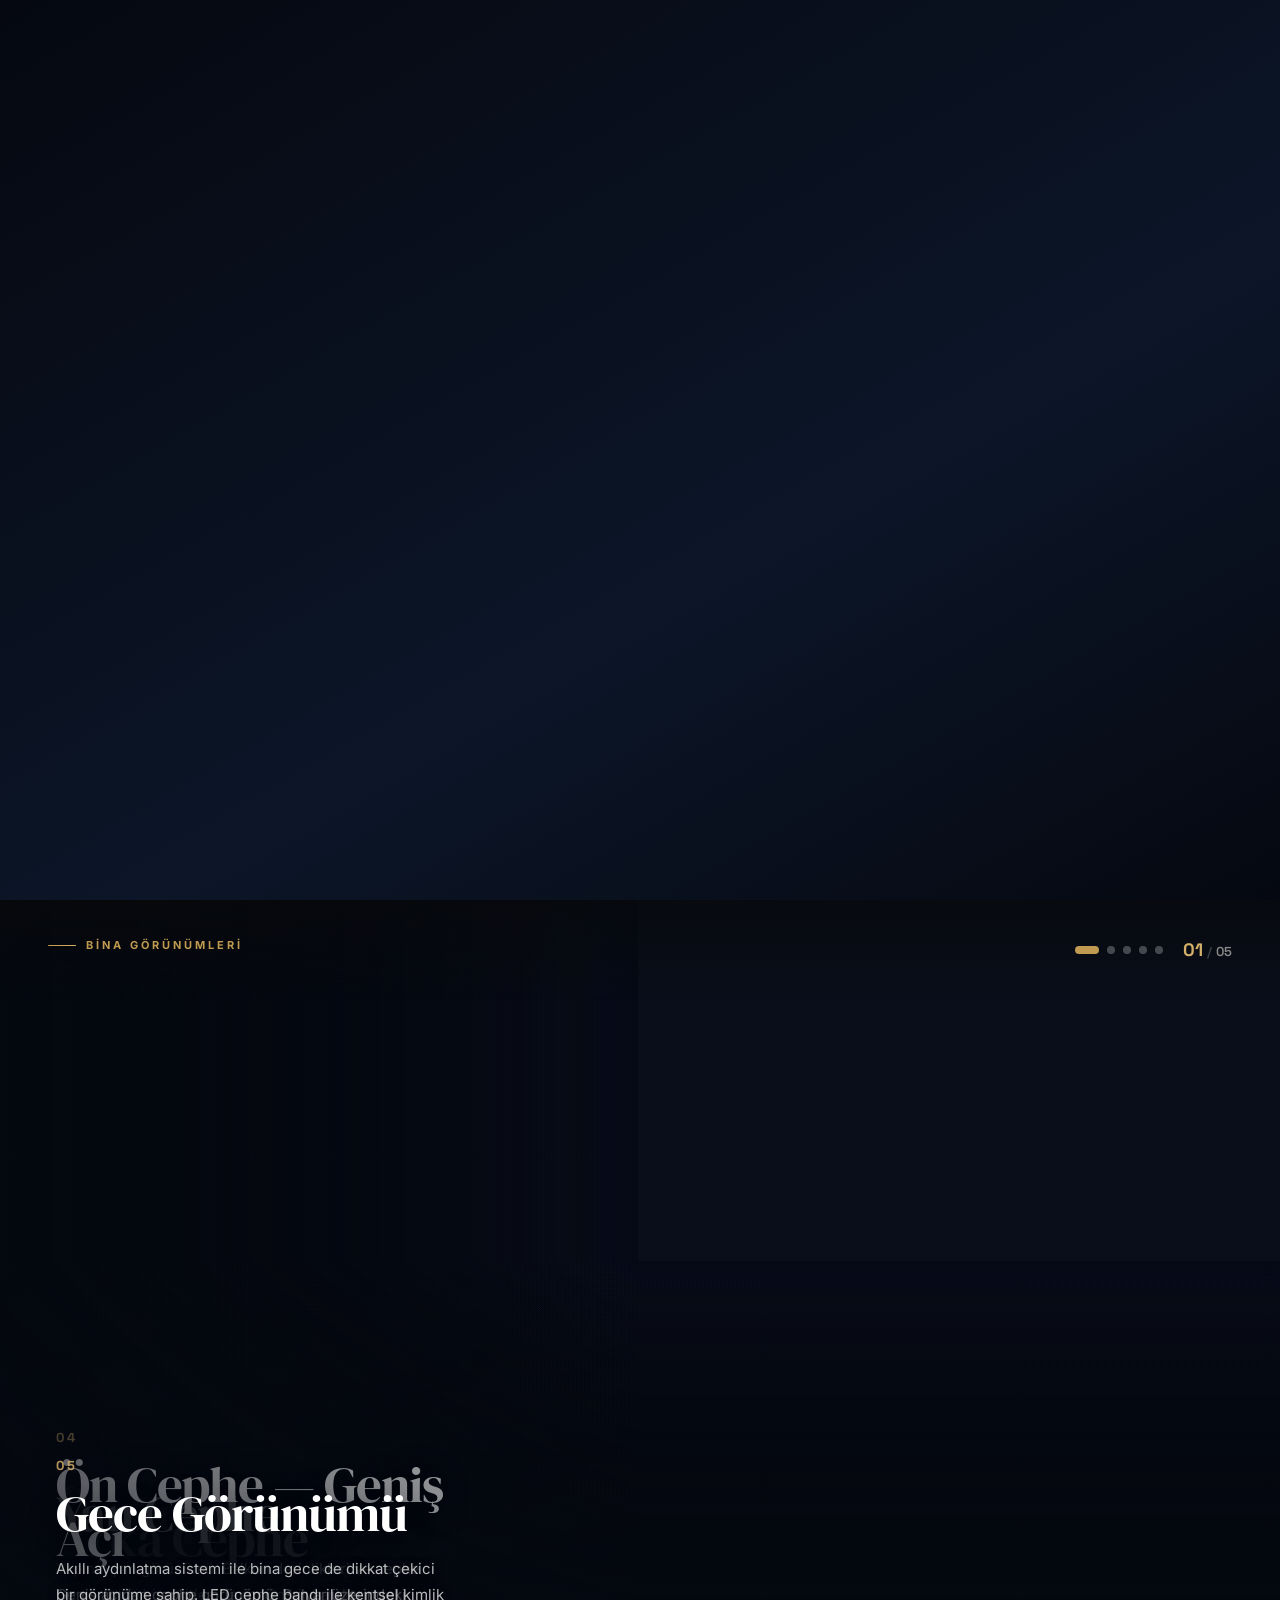
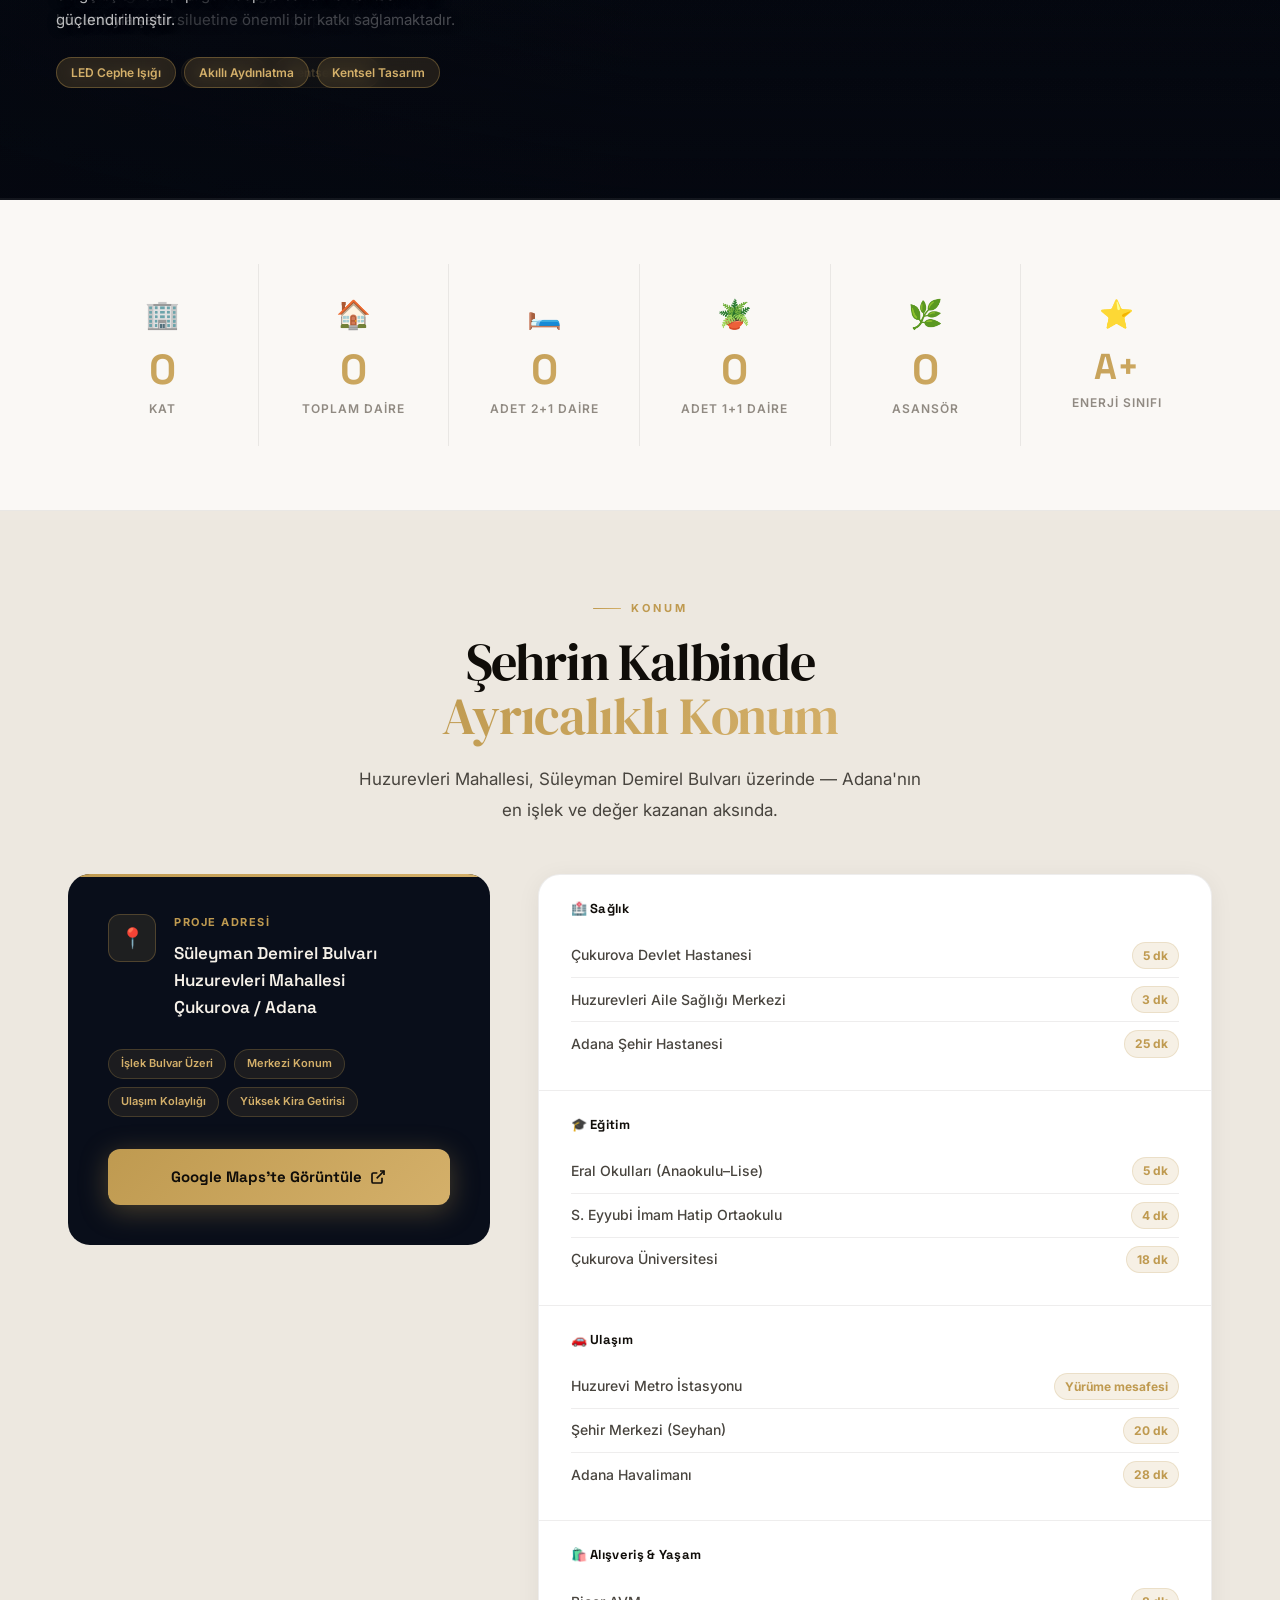
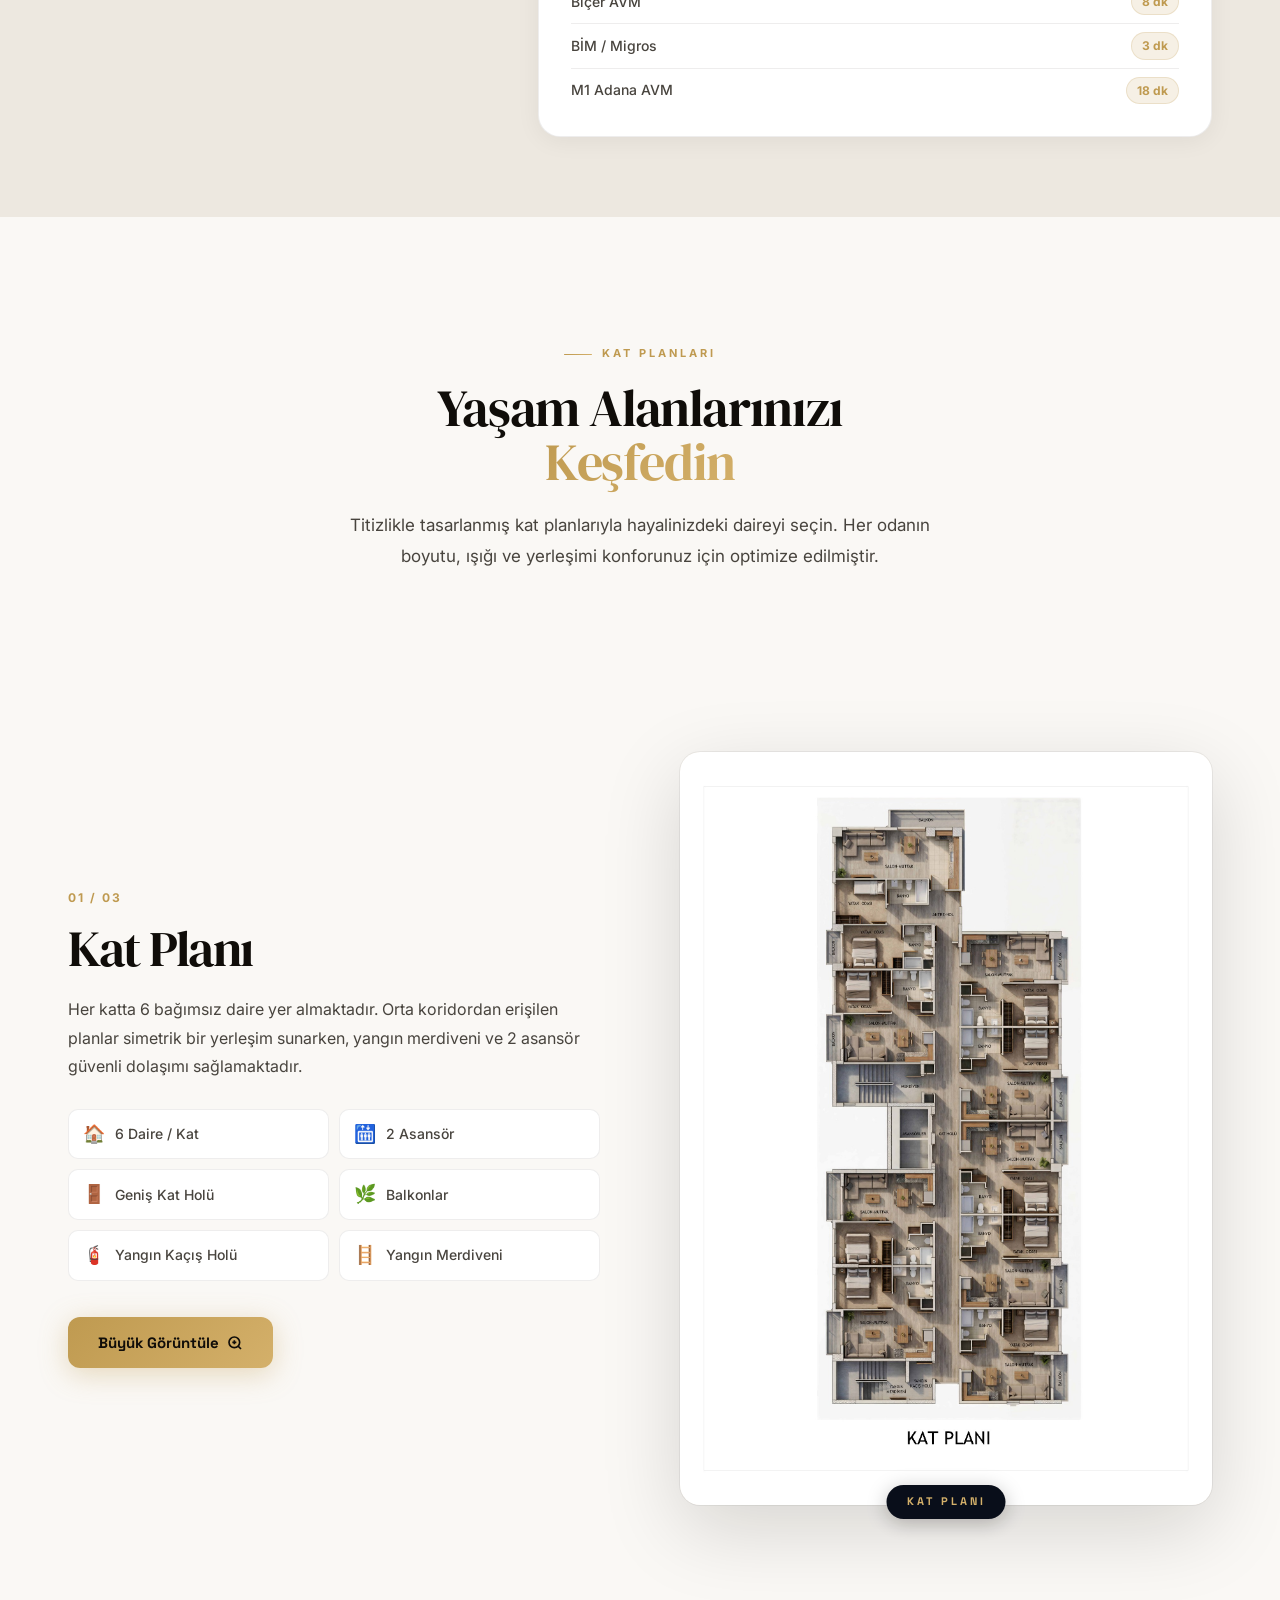
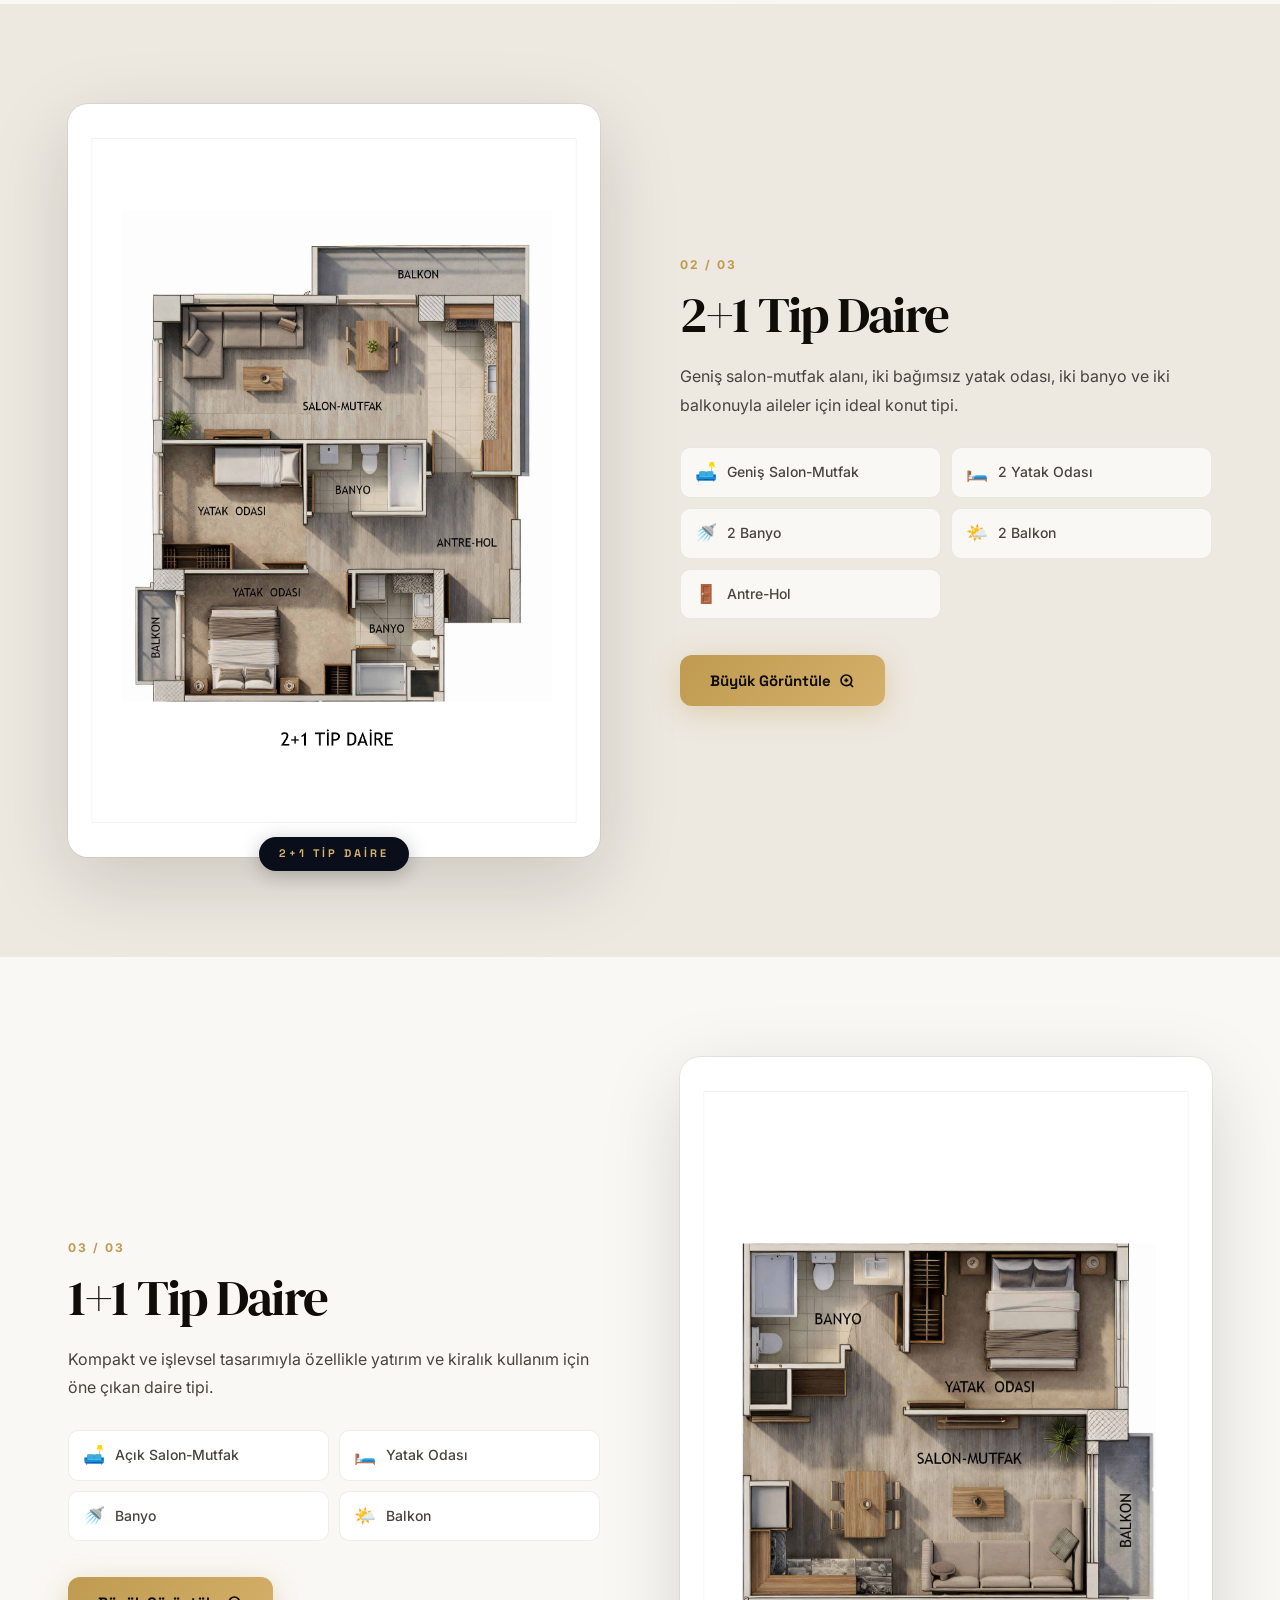
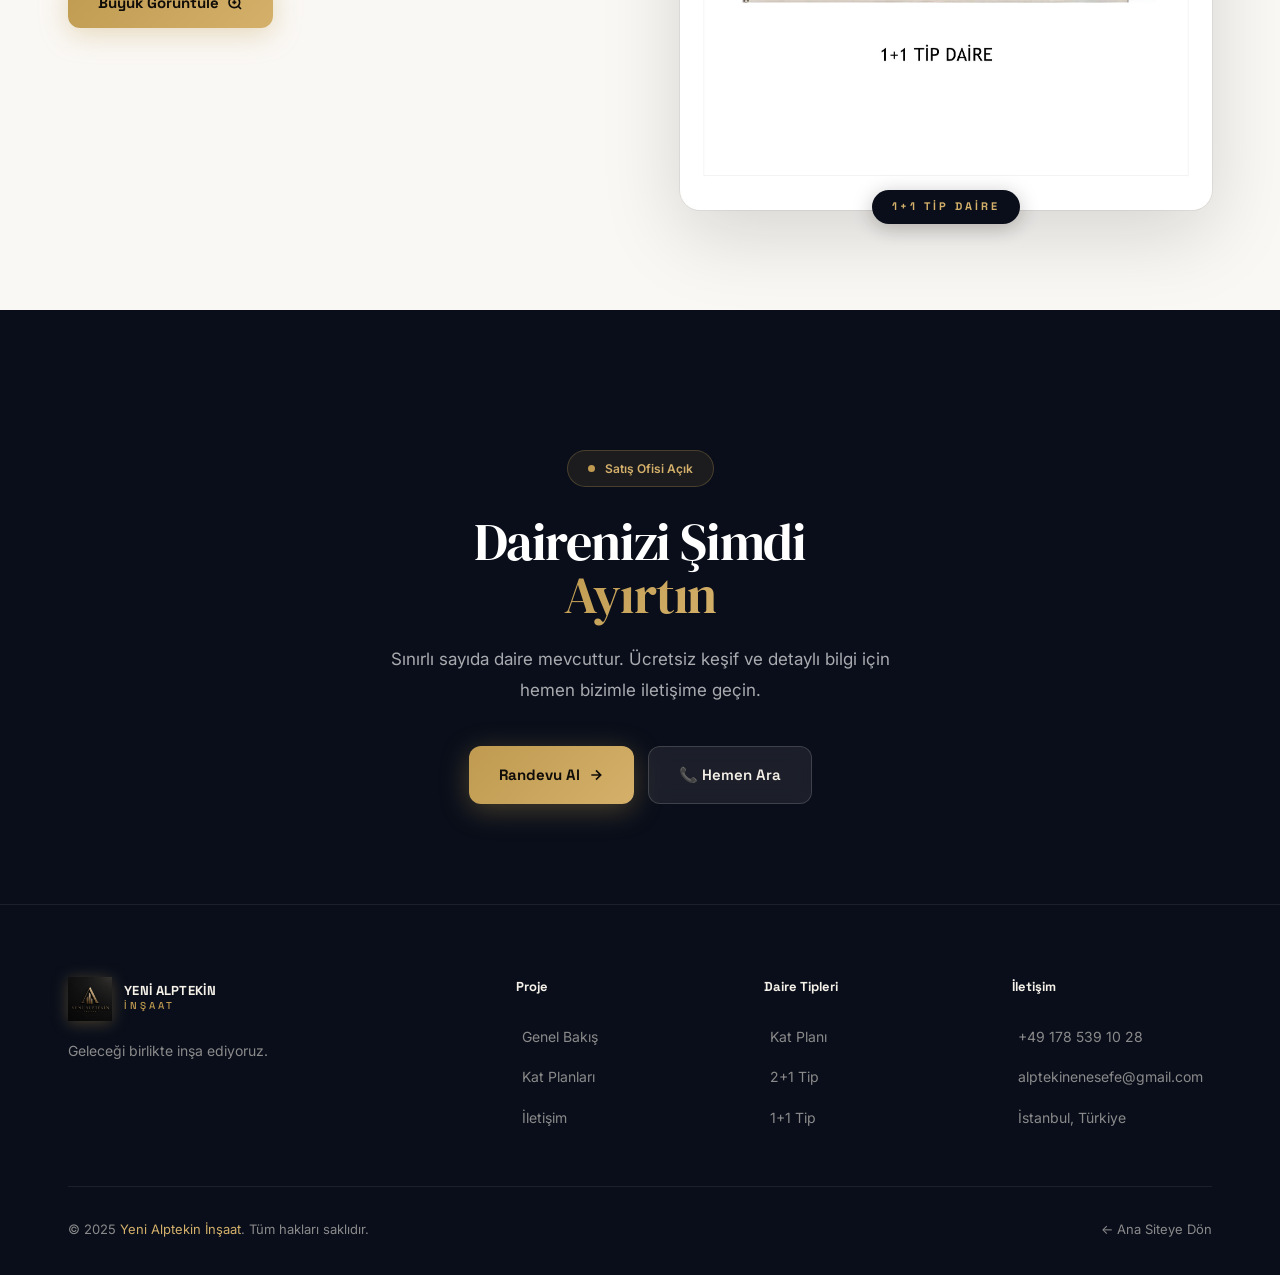
==== commit 4392f9ac: "Performans cilası + e-posta güncelleme + meta etiketleri Performans: - Tüm <img>'lere decoding="asyn" ====
--- a/project.html
+++ b/project.html
@@ -4,8 +4,26 @@
   <meta charset="UTF-8"/>
   <meta name="viewport" content="width=device-width, initial-scale=1.0"/>
   <title>Alptekin Residences – Yeni Alptekin İnşaat</title>
+  <meta name="description" content="Adana Çukurova'da prestijli konut projesi. 8 kat, 64 daire, A+ enerji sınıfı, 1+1 ve 2+1 seçenekleri." />
+  <meta name="theme-color" content="#050810" />
+
+  <meta property="og:type" content="website" />
+  <meta property="og:title" content="Alptekin Residences – Yeni Alptekin İnşaat" />
+  <meta property="og:description" content="Adana Çukurova'da prestijli konut projesi. 8 kat, 64 daire." />
+  <meta property="og:image" content="images/residence.webp" />
+  <meta property="og:locale" content="tr_TR" />
+  <meta name="twitter:card" content="summary_large_image" />
+
+  <link rel="icon" type="image/webp" href="logo.webp" />
+  <link rel="apple-touch-icon" href="logo.webp" />
+
   <link rel="preconnect" href="https://fonts.googleapis.com"/>
   <link rel="preconnect" href="https://fonts.gstatic.com" crossorigin/>
+  <link rel="preconnect" href="https://cdnjs.cloudflare.com" crossorigin />
+  <link rel="preconnect" href="https://cdn.jsdelivr.net" crossorigin />
+
+  <link rel="preload" as="image" href="images/residence.webp" type="image/webp" />
+
   <link href="https://fonts.googleapis.com/css2?family=DM+Serif+Display:ital@0;1&family=Space+Grotesk:wght@300;400;500;600;700;800&family=Inter:wght@300;400;500;600&display=swap" rel="stylesheet"/>
   <link rel="stylesheet" href="style.css"/>
   <link rel="stylesheet" href="project.css"/>
@@ -15,7 +33,7 @@
 <nav class="navbar" id="navbar">
   <div class="nav-container">
     <a href="index.html" class="logo">
-      <img src="logo.webp" alt="Yeni Alptekin İnşaat" class="logo-mark-img">
+      <img decoding="async" src="logo.webp" alt="Yeni Alptekin İnşaat" class="logo-mark-img">
       <div class="logo-text">
         <span class="logo-main">YENİ ALPTEKİN</span>
         <span class="logo-sub">İNŞAAT</span>
@@ -44,7 +62,7 @@
 <!-- BÖLÜM 1 · HERO -->
 <section class="ph-hero" id="phHero">
   <div class="ph-building-wrap" id="phBuildingWrap">
-    <img src="images/residence.webp" alt="Alptekin Residences gece görünümü" class="ph-bg-img">
+    <img decoding="async" fetchpriority="high" src="images/residence.webp" alt="Alptekin Residences gece görünümü" class="ph-bg-img">
     <div class="ph-overlay"></div>
   </div>
   <div class="ph-content" id="phContent">
@@ -98,7 +116,7 @@
     <!-- 01 · Ön Cephe Gündüz -->
     <div class="view-panel active" data-idx="0">
       <div class="vp-bg">
-        <img src="images/view-on-gunduz.webp" alt="Ön Cephe Gündüz" class="vp-photo" loading="lazy">
+        <img decoding="async" src="images/view-on-gunduz.webp" alt="Ön Cephe Gündüz" class="vp-photo" loading="lazy">
       </div>
       <div class="vp-info">
         <div class="vpi-num">01</div>
@@ -111,7 +129,7 @@
     <!-- 02 · Arka Cephe Gündüz -->
     <div class="view-panel" data-idx="1">
       <div class="vp-bg">
-        <img src="images/view-arka-gunduz.webp" alt="Arka Cephe Gündüz" class="vp-photo" loading="lazy">
+        <img decoding="async" src="images/view-arka-gunduz.webp" alt="Arka Cephe Gündüz" class="vp-photo" loading="lazy">
       </div>
       <div class="vp-info">
         <div class="vpi-num">02</div>
@@ -124,7 +142,7 @@
     <!-- 03 · Yan Cephe Gündüz -->
     <div class="view-panel" data-idx="2">
       <div class="vp-bg">
-        <img src="images/view-yan-gunduz.webp" alt="Yan Cephe Gündüz" class="vp-photo" loading="lazy">
+        <img decoding="async" src="images/view-yan-gunduz.webp" alt="Yan Cephe Gündüz" class="vp-photo" loading="lazy">
       </div>
       <div class="vp-info">
         <div class="vpi-num">03</div>
@@ -137,7 +155,7 @@
     <!-- 04 · Ön Cephe Alternatif -->
     <div class="view-panel" data-idx="3">
       <div class="vp-bg">
-        <img src="images/view-on-gunduz2.webp" alt="Ön Cephe Alternatif" class="vp-photo" loading="lazy">
+        <img decoding="async" src="images/view-on-gunduz2.webp" alt="Ön Cephe Alternatif" class="vp-photo" loading="lazy">
       </div>
       <div class="vp-info">
         <div class="vpi-num">04</div>
@@ -150,7 +168,7 @@
     <!-- 05 · Gece Görünümü -->
     <div class="view-panel" data-idx="4">
       <div class="vp-bg">
-        <img src="images/view-gece.webp" alt="Gece Görünümü" class="vp-photo" loading="lazy">
+        <img decoding="async" src="images/view-gece.webp" alt="Gece Görünümü" class="vp-photo" loading="lazy">
       </div>
       <div class="vp-info">
         <div class="vpi-num">05</div>
@@ -278,7 +296,7 @@
         </div>
         <div class="pb-image-wrap">
           <div class="pb-image-inner">
-            <img src="plans/plan-1.jpg" alt="Kat Planı" class="pb-img" loading="lazy"/>
+            <img decoding="async" src="plans/plan-1.jpg" alt="Kat Planı" class="pb-img" loading="lazy"/>
           </div>
           <div class="pb-image-label">KAT PLANI</div>
         </div>
@@ -292,7 +310,7 @@
       <div class="pb-layout pb-layout-left">
         <div class="pb-image-wrap">
           <div class="pb-image-inner">
-            <img src="plans/plan-2.jpg" alt="2+1 Tip Daire" class="pb-img" loading="lazy"/>
+            <img decoding="async" src="plans/plan-2.jpg" alt="2+1 Tip Daire" class="pb-img" loading="lazy"/>
           </div>
           <div class="pb-image-label">2+1 TİP DAİRE</div>
         </div>
@@ -337,7 +355,7 @@
         </div>
         <div class="pb-image-wrap">
           <div class="pb-image-inner">
-            <img src="plans/plan-3.jpg" alt="1+1 Tip Daire" class="pb-img" loading="lazy"/>
+            <img decoding="async" src="plans/plan-3.jpg" alt="1+1 Tip Daire" class="pb-img" loading="lazy"/>
           </div>
           <div class="pb-image-label">1+1 TİP DAİRE</div>
         </div>
@@ -369,12 +387,12 @@
   <div class="container">
     <div class="footer-grid">
       <div class="footer-brand">
-        <a href="index.html" class="logo"><img src="logo.webp" alt="Yeni Alptekin İnşaat" class="logo-mark-img"><div class="logo-text"><span class="logo-main">YENİ ALPTEKİN</span><span class="logo-sub">İNŞAAT</span></div></a>
+        <a href="index.html" class="logo"><img decoding="async" src="logo.webp" alt="Yeni Alptekin İnşaat" class="logo-mark-img"><div class="logo-text"><span class="logo-main">YENİ ALPTEKİN</span><span class="logo-sub">İNŞAAT</span></div></a>
         <p>Geleceği birlikte inşa ediyoruz.</p>
       </div>
       <div class="footer-col"><h4>Proje</h4><ul class="footer-links"><li><a href="#phHero">Genel Bakış</a></li><li><a href="#plans">Kat Planları</a></li><li><a href="#projCta">İletişim</a></li></ul></div>
       <div class="footer-col"><h4>Daire Tipleri</h4><ul class="footer-links"><li><a href="#planBlock1">Kat Planı</a></li><li><a href="#planBlock2">2+1 Tip</a></li><li><a href="#planBlock3">1+1 Tip</a></li></ul></div>
-      <div class="footer-col"><h4>İletişim</h4><ul class="footer-links"><li><a href="tel:+491785391028">+49 178 539 10 28</a></li><li><a href="#">info@yenialptekininsaat.com</a></li><li><a href="#">İstanbul, Türkiye</a></li></ul></div>
+      <div class="footer-col"><h4>İletişim</h4><ul class="footer-links"><li><a href="tel:+491785391028">+49 178 539 10 28</a></li><li><a href="mailto:alptekinenesefe@gmail.com">alptekinenesefe@gmail.com</a></li><li><a href="#">İstanbul, Türkiye</a></li></ul></div>
     </div>
     <div class="footer-bottom">
       <p>© 2025 <span>Yeni Alptekin İnşaat</span>. Tüm hakları saklıdır.</p>
@@ -388,7 +406,7 @@
   <button class="lb-close" id="lbClose">✕</button>
   <div class="lb-hint">Büyütmek için tıklayın · Kapatmak için ESC</div>
   <div class="lb-inner">
-    <img id="lbImg" src="" alt="Kat Planı"/>
+    <img decoding="async" id="lbImg" src="" alt="Kat Planı"/>
     <div class="lb-zoom-ctrl">
       <button id="lbZoomIn">+</button>
       <button id="lbZoomOut">−</button>
@@ -412,7 +430,7 @@
 <!-- PAGE TRANSITION CURTAIN -->
 <div class="pt-curtain" id="ptCurtain">
   <div class="pt-curtain-inner">
-    <img src="logo.webp" alt="" class="pt-logo">
+    <img decoding="async" src="logo.webp" alt="" class="pt-logo">
   </div>
 </div>
 
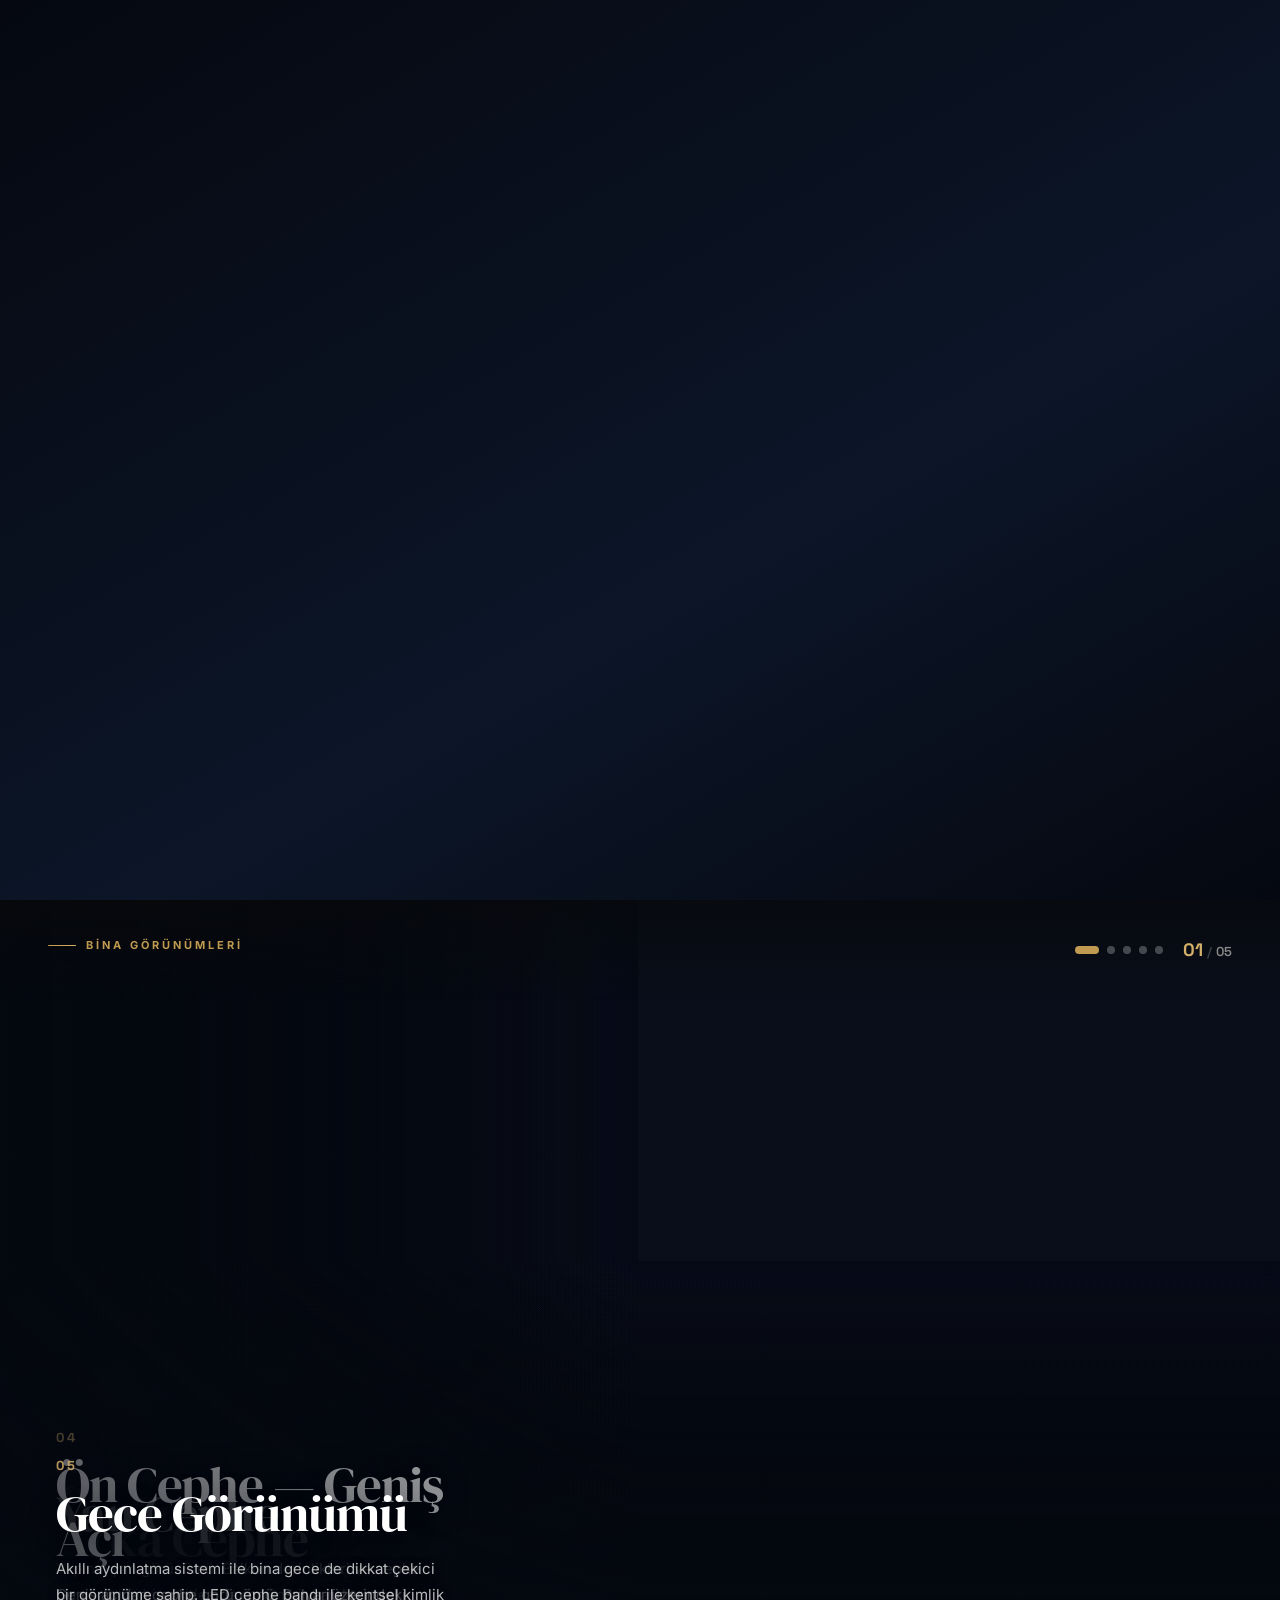
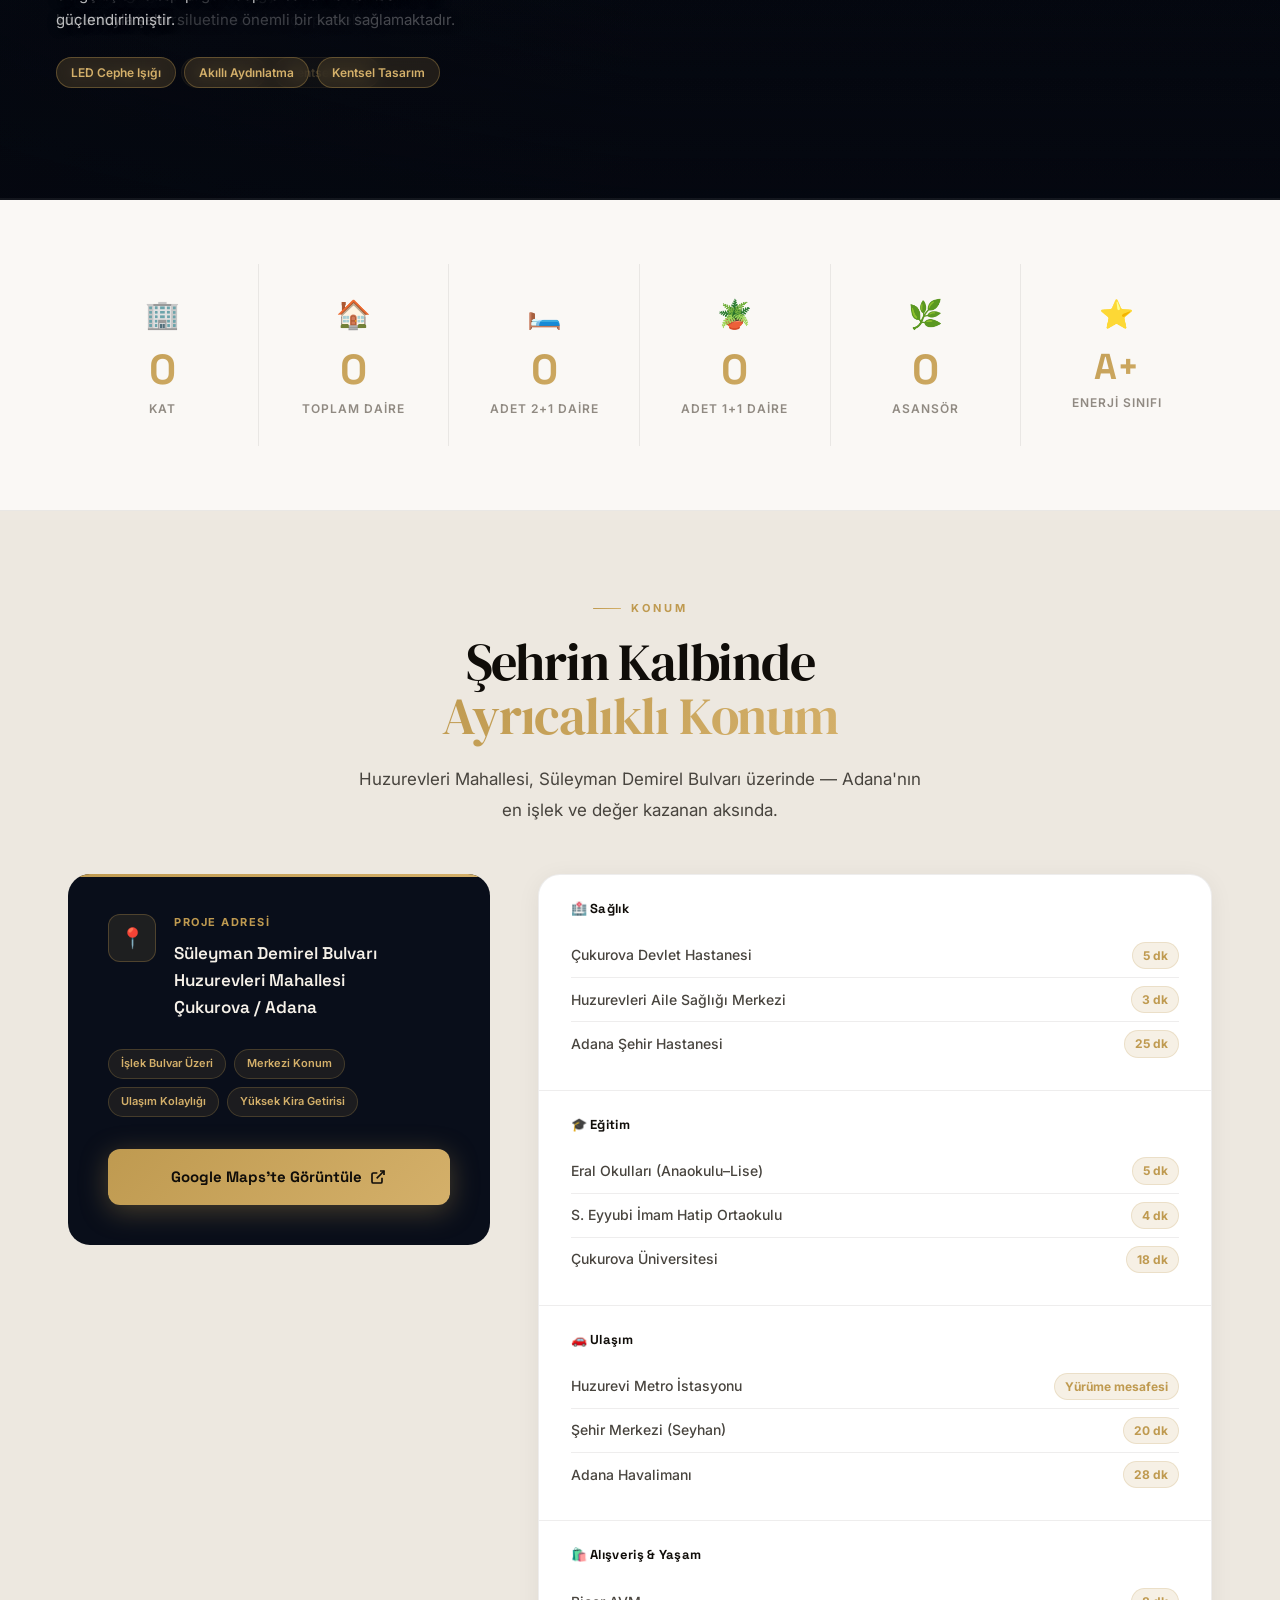
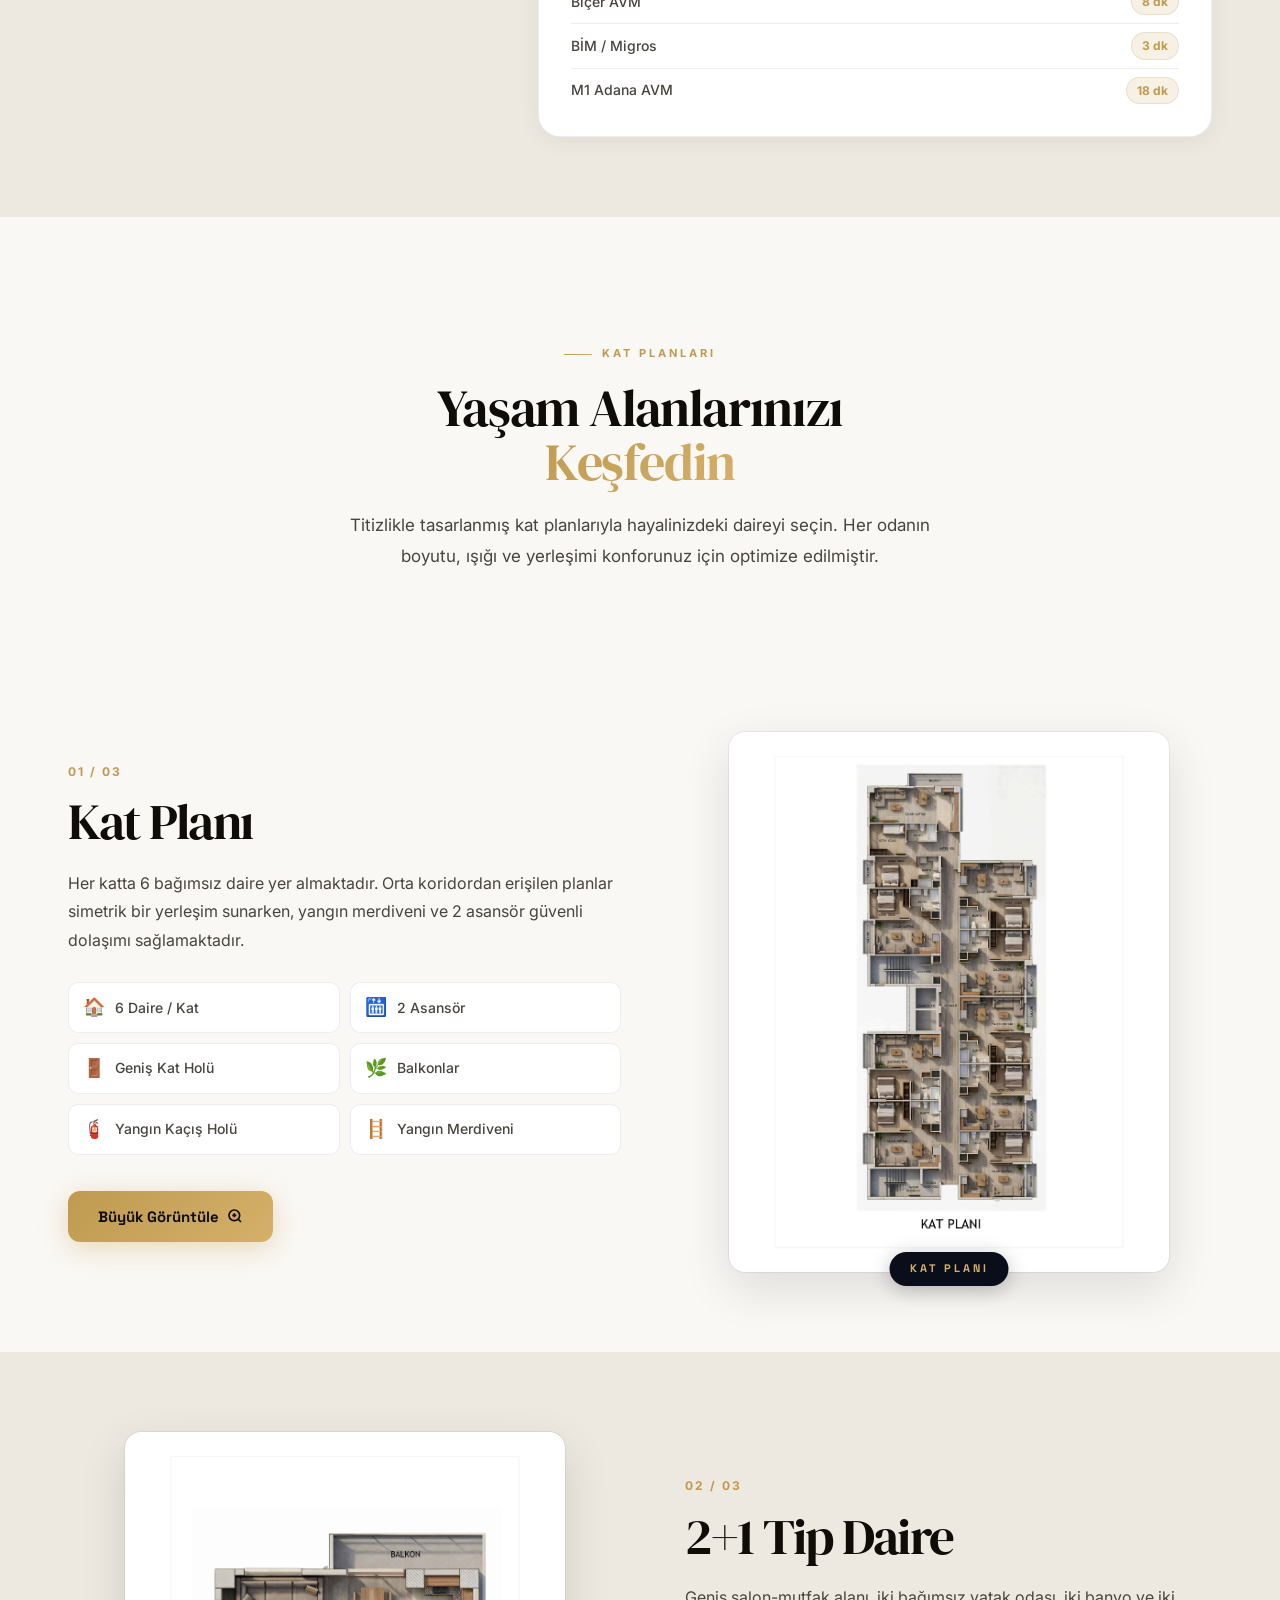
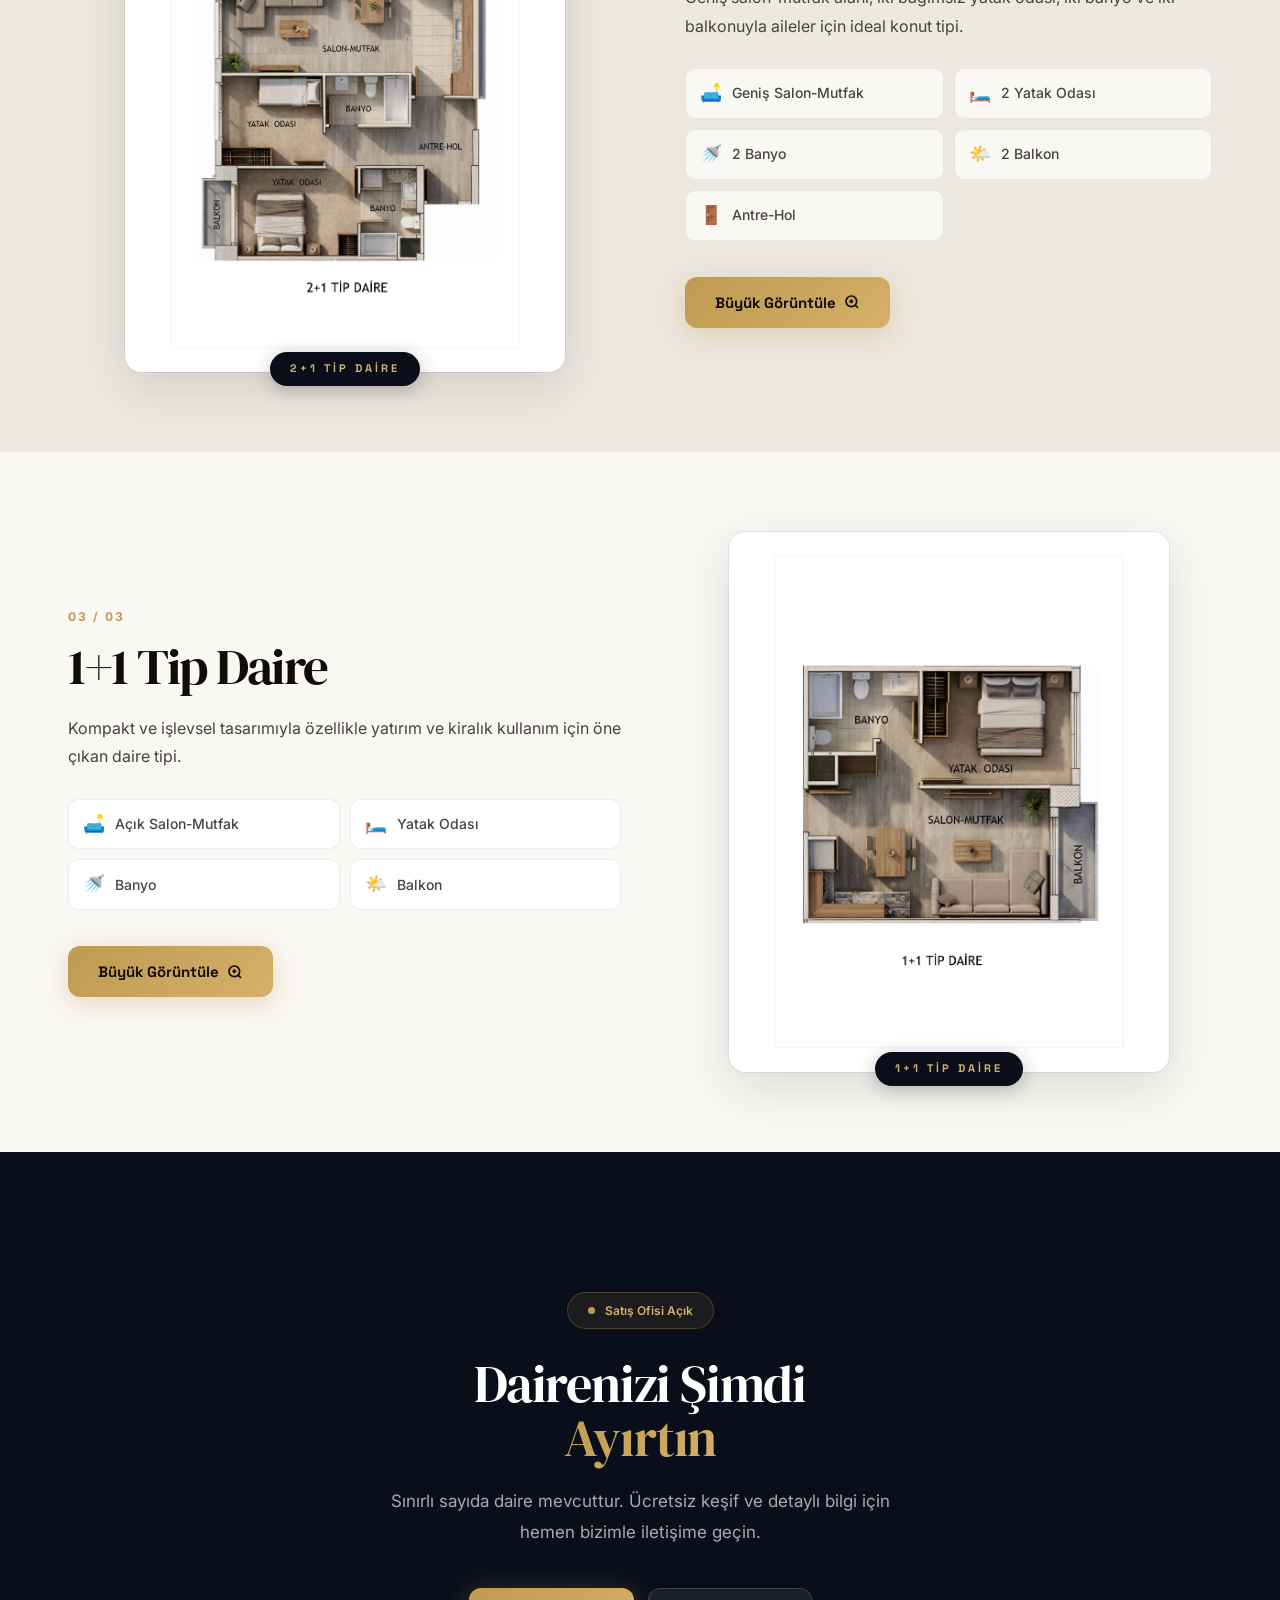
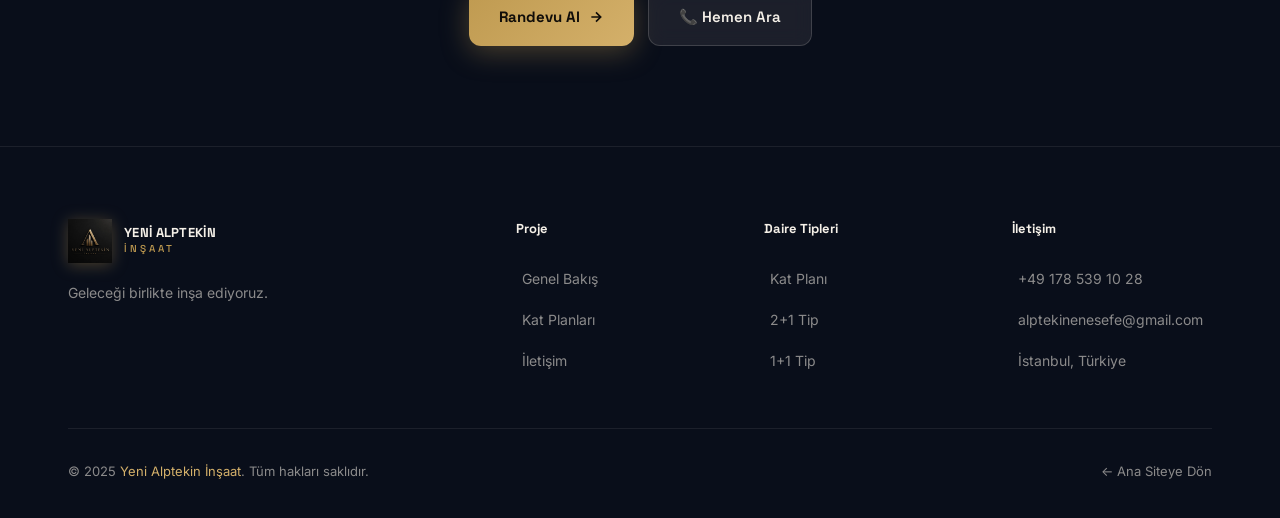
==== commit 8366b44f: "Kat planları daha makul boyutta + Lightbox pan/sürükleyerek gezinme KAT PLANI GÖRSELLERİ: - Maksimum" ====
--- a/project.html
+++ b/project.html
@@ -404,7 +404,7 @@
 <!-- LIGHTBOX -->
 <div class="plan-lightbox" id="planLightbox">
   <button class="lb-close" id="lbClose">✕</button>
-  <div class="lb-hint">Büyütmek için tıklayın · Kapatmak için ESC</div>
+  <div class="lb-hint">Tıkla: yakınlaştır · Sürükle: gezin · Tekerlek: zoom · ESC: kapat</div>
   <div class="lb-inner">
     <img decoding="async" id="lbImg" src="" alt="Kat Planı"/>
     <div class="lb-zoom-ctrl">
--- a/style.css
+++ b/style.css
@@ -111,7 +111,9 @@
 .marquee-track {
   display: flex; width: max-content;
   will-change: transform;
-}
+  animation: marquee 32s linear infinite;
+}
+.marquee-track:hover { animation-play-state: paused; }
 .marquee-inner {
   display: flex; align-items: center;
   padding: 18px 0; white-space: nowrap; flex-shrink: 0;
@@ -1912,3 +1914,165 @@
   .mab-btn { font-size: 13px; padding: 12px 12px; }
   .mab-btn span { display: inline; }
 }
+
+/* ============================================================
+   HİZMETLER GRID — 2x2 yeni tasarım (eski pin/scroll yapısı kaldırıldı)
+   ============================================================ */
+.services-grid {
+  background: var(--bg);
+  padding: 100px 0;
+}
+.services-header {
+  text-align: center;
+  margin-bottom: 56px;
+  max-width: 640px;
+  margin-left: auto;
+  margin-right: auto;
+}
+.services-header .section-tag { margin-bottom: 16px; }
+.services-header .section-title { margin-bottom: 16px; }
+.services-header .section-desc { margin: 0 auto; }
+
+.sg-grid {
+  display: grid;
+  grid-template-columns: 1fr 1fr;
+  gap: 24px;
+}
+.sg-card {
+  background: var(--bg-card);
+  border: 1px solid var(--border-c);
+  border-radius: var(--r-lg);
+  overflow: hidden;
+  display: flex; flex-direction: column;
+  cursor: pointer;
+  transition: transform .5s var(--ease-out), box-shadow .5s var(--ease-out), border-color .35s;
+  box-shadow: 0 4px 24px rgba(16,13,9,0.06);
+  position: relative;
+  isolation: isolate;
+}
+.sg-card:hover {
+  transform: translateY(-6px);
+  box-shadow: 0 24px 64px rgba(16,13,9,0.14);
+  border-color: rgba(191,154,80,0.4);
+}
+.sg-card:hover .sg-img { transform: scale(1.06); }
+.sg-card:hover .sg-img-overlay {
+  background: linear-gradient(180deg, rgba(5,8,16,0) 30%, rgba(5,8,16,0.55) 100%);
+}
+
+.sg-img-wrap {
+  position: relative;
+  aspect-ratio: 16 / 9;
+  overflow: hidden;
+}
+.sg-img {
+  width: 100%; height: 100%; object-fit: cover;
+  transition: transform 0.8s var(--ease-out);
+  display: block;
+}
+.sg-img-overlay {
+  position: absolute; inset: 0;
+  background: linear-gradient(180deg, rgba(5,8,16,0) 50%, rgba(5,8,16,0.4) 100%);
+  transition: background .4s;
+  pointer-events: none;
+}
+.sg-num {
+  position: absolute;
+  top: 18px; left: 18px;
+  font-family: var(--font-head);
+  font-size: 11px; font-weight: 700; letter-spacing: 3px;
+  color: var(--gold-2);
+  background: rgba(5,8,16,0.6);
+  padding: 6px 12px;
+  border-radius: 100px;
+  -webkit-backdrop-filter: blur(8px);
+  backdrop-filter: blur(8px);
+  text-transform: uppercase;
+}
+
+.sg-body {
+  padding: 28px 28px 26px;
+  display: flex; flex-direction: column;
+  flex: 1;
+}
+.sg-head {
+  display: flex; align-items: center; gap: 14px;
+  margin-bottom: 14px;
+}
+.sg-icon {
+  width: 36px; height: 36px;
+  color: var(--gold);
+  flex-shrink: 0;
+}
+.sg-title {
+  font-family: var(--font-display);
+  font-size: clamp(22px, 2.2vw, 28px);
+  font-weight: 400;
+  letter-spacing: -0.5px;
+  color: var(--text);
+  margin: 0;
+}
+.sg-desc {
+  font-size: 15px;
+  color: var(--text-2);
+  line-height: 1.7;
+  margin-bottom: 18px;
+  flex: 1;
+}
+.sg-tags {
+  list-style: none;
+  padding: 0; margin: 0 0 24px 0;
+  display: flex; flex-wrap: wrap; gap: 8px;
+}
+.sg-tags li {
+  font-size: 12px; font-weight: 600;
+  padding: 6px 12px;
+  background: rgba(191,154,80,0.08);
+  border: 1px solid rgba(191,154,80,0.18);
+  border-radius: 100px;
+  color: var(--gold);
+  letter-spacing: 0.3px;
+}
+.sg-btn {
+  align-self: flex-start;
+  display: inline-flex; align-items: center; gap: 8px;
+  background: transparent;
+  border: none;
+  color: var(--text);
+  font-family: var(--font-head);
+  font-size: 13px; font-weight: 700;
+  letter-spacing: 1.2px;
+  text-transform: uppercase;
+  padding: 12px 0;
+  cursor: pointer;
+  position: relative;
+  transition: color .25s, gap .25s;
+}
+.sg-btn::after {
+  content: '';
+  position: absolute;
+  left: 0; bottom: 6px;
+  width: 40px; height: 1px;
+  background: var(--gold);
+  transition: width .35s var(--ease-out);
+}
+.sg-btn:hover { color: var(--gold); gap: 14px; }
+.sg-btn:hover::after { width: calc(100% - 24px); }
+.sg-btn span {
+  font-size: 16px;
+  transition: transform .25s;
+}
+.sg-btn:hover span { transform: translateX(4px); }
+
+/* Mobile — tek sütun */
+@media (max-width: 768px) {
+  .services-grid { padding: 64px 0; }
+  .services-header { margin-bottom: 36px; }
+  .sg-grid { grid-template-columns: 1fr; gap: 18px; }
+  .sg-body { padding: 22px 22px 20px; }
+  .sg-title { font-size: 20px; }
+  .sg-desc { font-size: 14.5px; line-height: 1.65; margin-bottom: 14px; }
+  .sg-tags { gap: 6px; margin-bottom: 18px; }
+  .sg-tags li { font-size: 11px; padding: 5px 10px; }
+  .sg-btn { font-size: 12px; min-height: 44px; }
+}
--- a/project.css
+++ b/project.css
@@ -323,10 +323,19 @@
 .plans-section { background: var(--bg); }
 .plans-intro { text-align: center; padding: 120px 28px 80px; max-width: 700px; margin: 0 auto; }
 .plans-intro .section-desc { margin: 0 auto; }
-.plan-block { padding: 100px 0; position: relative; overflow: hidden; }
+.plan-block { padding: 80px 0; position: relative; overflow: hidden; }
 .plan-block-alt { background: var(--bg-cream); }
-.pb-layout { display: grid; grid-template-columns: 1fr 1fr; gap: 80px; align-items: center; }
+.pb-layout {
+  display: grid;
+  grid-template-columns: 1.05fr 1fr;
+  gap: 64px;
+  align-items: center;
+  max-width: 1150px;
+  margin: 0 auto;
+}
 .pb-layout-left .pb-image-wrap { order: -1; }
+/* Görsel kutusunu makul boyutta tut — çok büyük durmasın */
+.pb-image-wrap { max-width: 440px; margin: 0 auto; width: 100%; }
 .pb-eyebrow { font-size: 12px; font-weight: 700; color: var(--gold); letter-spacing: 2px; text-transform: uppercase; margin-bottom: 14px; }
 .pb-title { font-family: var(--font-display, 'DM Serif Display', serif); font-size: clamp(34px, 4vw, 54px); font-weight: 400; letter-spacing: -1.5px; line-height: 1.05; margin-bottom: 20px; color: var(--text); }
 .pb-desc { font-size: 16px; color: var(--text-2); line-height: 1.78; margin-bottom: 28px; }
@@ -340,11 +349,20 @@
 .pb-room span { font-size: 18px; flex-shrink: 0; }
 .pb-image-wrap { position: relative; will-change: transform; }
 .pb-image-inner {
-  border-radius: 20px; overflow: hidden;
-  box-shadow: 0 24px 80px rgba(16,13,9,0.15), 0 0 0 1px rgba(16,13,9,0.06);
+  border-radius: 16px; overflow: hidden;
+  box-shadow: 0 16px 48px rgba(16,13,9,0.12), 0 0 0 1px rgba(16,13,9,0.06);
   background: #f5f0e8;
-}
-.pb-img { width: 100%; display: block; border-radius: 20px; transition: transform .6s ease; }
+  max-height: 540px;
+  display: flex; align-items: center; justify-content: center;
+}
+.pb-img {
+  width: 100%; height: auto;
+  max-height: 540px;
+  object-fit: contain;
+  display: block; border-radius: 16px;
+  transition: transform .6s ease;
+  background: #fff;
+}
 .pb-image-wrap:hover .pb-img { transform: scale(1.02); }
 .pb-image-label {
   position: absolute; bottom: -14px; left: 50%; transform: translateX(-50%);
@@ -383,11 +401,26 @@
   position: absolute; bottom: 24px; left: 50%; transform: translateX(-50%);
   font-size: 12px; color: rgba(255,255,255,0.3); letter-spacing: 1px; pointer-events: none;
 }
-.lb-inner { position: relative; max-width: 90vw; max-height: 90vh; display: flex; align-items: center; justify-content: center; }
+.lb-inner {
+  position: relative;
+  width: min(92vw, 1200px);
+  height: min(82vh, 900px);
+  display: flex; align-items: center; justify-content: center;
+  overflow: hidden;
+}
 #lbImg {
-  max-width: 100%; max-height: 85vh; object-fit: contain;
-  border-radius: 12px; box-shadow: 0 32px 100px rgba(0,0,0,0.6);
-  transform-origin: center; cursor: zoom-in; transition: transform .3s ease; user-select: none;
+  max-width: 100%; max-height: 100%;
+  width: auto; height: auto;
+  object-fit: contain;
+  border-radius: 12px;
+  box-shadow: 0 32px 100px rgba(0,0,0,0.6);
+  transform-origin: center;
+  cursor: zoom-in;
+  user-select: none;
+  -webkit-user-drag: none;
+  /* GSAP'in transform'larıyla çakışmasın diye CSS transition'ı kaldırıldı */
+  display: block;
+  background: #fff;
 }
 .lb-zoom-ctrl { position: absolute; bottom: -52px; left: 50%; transform: translateX(-50%); display: flex; gap: 8px; }
 .lb-zoom-ctrl button {
@@ -496,3 +529,85 @@
   .pb-title { font-size: clamp(24px, 7.5vw, 32px); }
   .pcta-btns .btn { font-size: 13px; padding: 12px 16px; }
 }
+
+/* ============================================================
+   BİNA GÖRÜNÜMLERİ — Mobilde grid + lightbox, masaüstünde tam ekran
+   ============================================================ */
+@media (max-width: 768px) {
+  /* Mobilde scroll-snap carousel'ı kapat */
+  .views-section { padding: 64px 0; height: auto !important; }
+  .views-track {
+    display: grid !important;
+    grid-template-columns: 1fr 1fr;
+    gap: 10px;
+    height: auto !important;
+    padding: 0 16px;
+  }
+  .view-panel {
+    position: relative !important;
+    height: auto !important;
+    aspect-ratio: 1 / 1;
+    border-radius: 12px;
+    overflow: hidden;
+    opacity: 1 !important;
+    transform: none !important;
+    visibility: visible !important;
+    cursor: pointer;
+  }
+  .view-panel:first-child {
+    grid-column: 1 / -1;
+    aspect-ratio: 16 / 10;
+  }
+  .vp-bg {
+    position: absolute !important;
+    inset: 0 !important;
+    width: 100% !important;
+    height: 100% !important;
+  }
+  .vp-photo {
+    width: 100% !important;
+    height: 100% !important;
+    object-fit: cover;
+    transform: none !important;
+  }
+  .vp-info {
+    position: absolute !important;
+    inset: auto 0 0 0 !important;
+    bottom: 0 !important;
+    left: 0 !important;
+    right: 0 !important;
+    padding: 10px 12px !important;
+    background: linear-gradient(0deg, rgba(5,8,16,0.92) 0%, rgba(5,8,16,0) 100%);
+    border-radius: 0;
+    max-width: 100% !important;
+  }
+  .vp-info .vpi-num { font-size: 10px !important; opacity: 0.6; }
+  .vp-info .vpi-title { font-size: 14px !important; line-height: 1.15 !important; margin: 2px 0 0 0 !important; }
+  .vp-info .vpi-desc { display: none; }
+  .vp-info .vpi-tags { display: none; }
+
+  /* Carousel kontrollerini gizle */
+  .views-hdr-right .views-dots,
+  .views-counter,
+  .views-progress-bar { display: none !important; }
+  .views-hdr {
+    padding: 0 16px 18px !important;
+    border-bottom: none !important;
+  }
+
+  /* Tıklanabilir overlay */
+  .view-panel::after {
+    content: '🔍';
+    position: absolute;
+    top: 10px; right: 10px;
+    width: 32px; height: 32px;
+    background: rgba(5,8,16,0.65);
+    border-radius: 50%;
+    display: flex; align-items: center; justify-content: center;
+    font-size: 14px;
+    -webkit-backdrop-filter: blur(8px);
+    backdrop-filter: blur(8px);
+    z-index: 2;
+    pointer-events: none;
+  }
+}
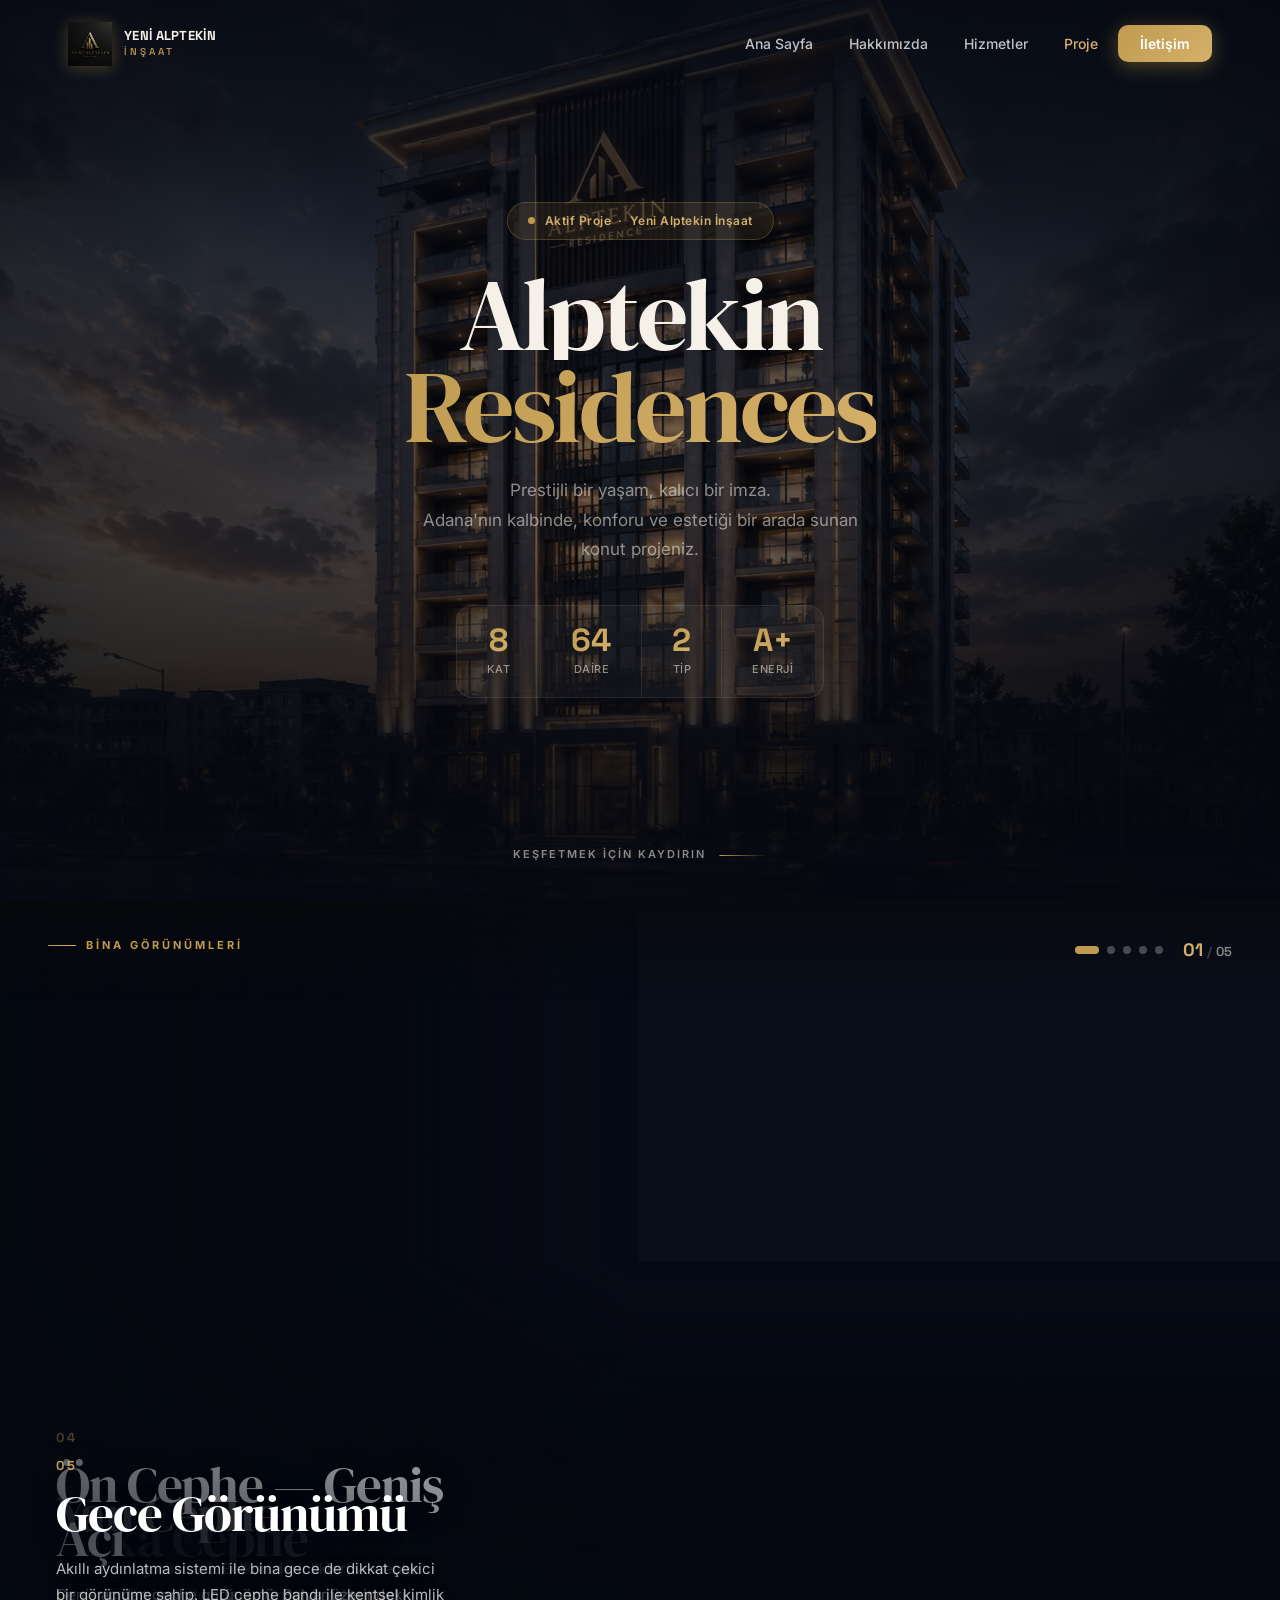
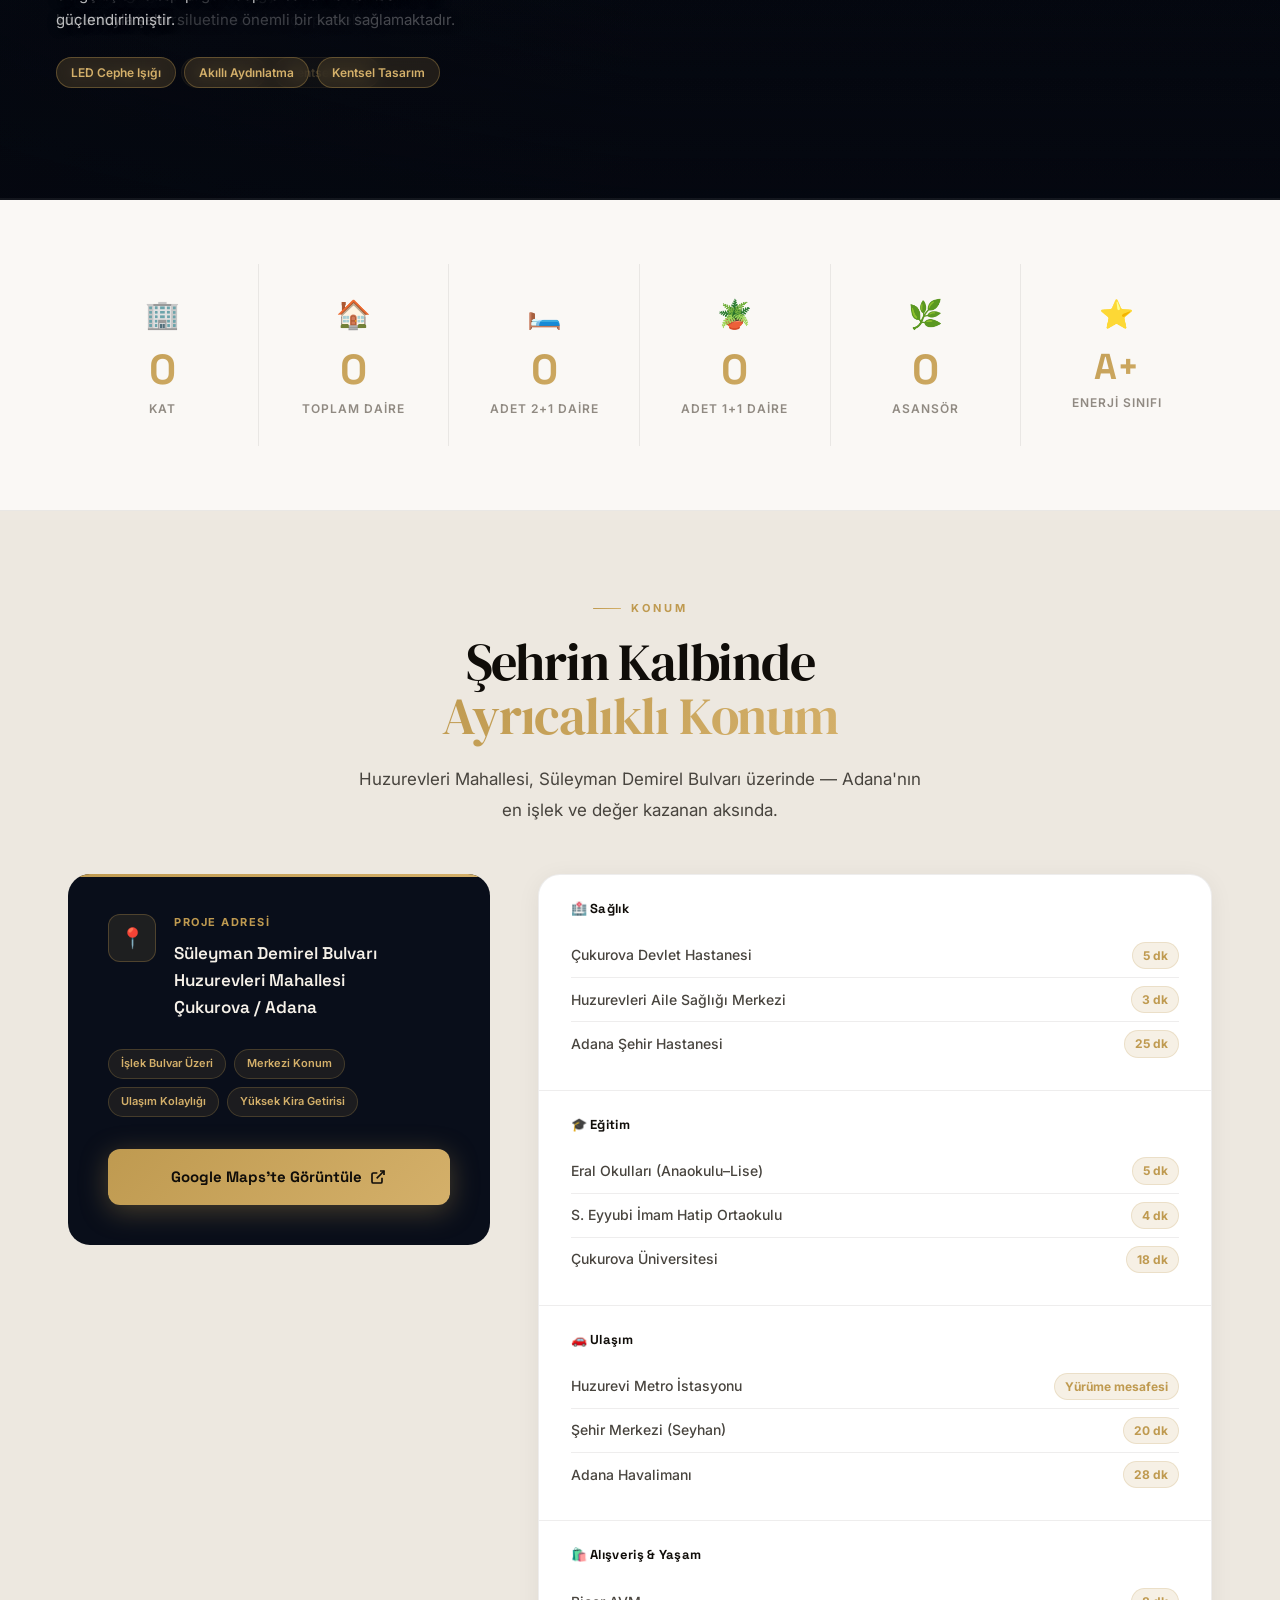
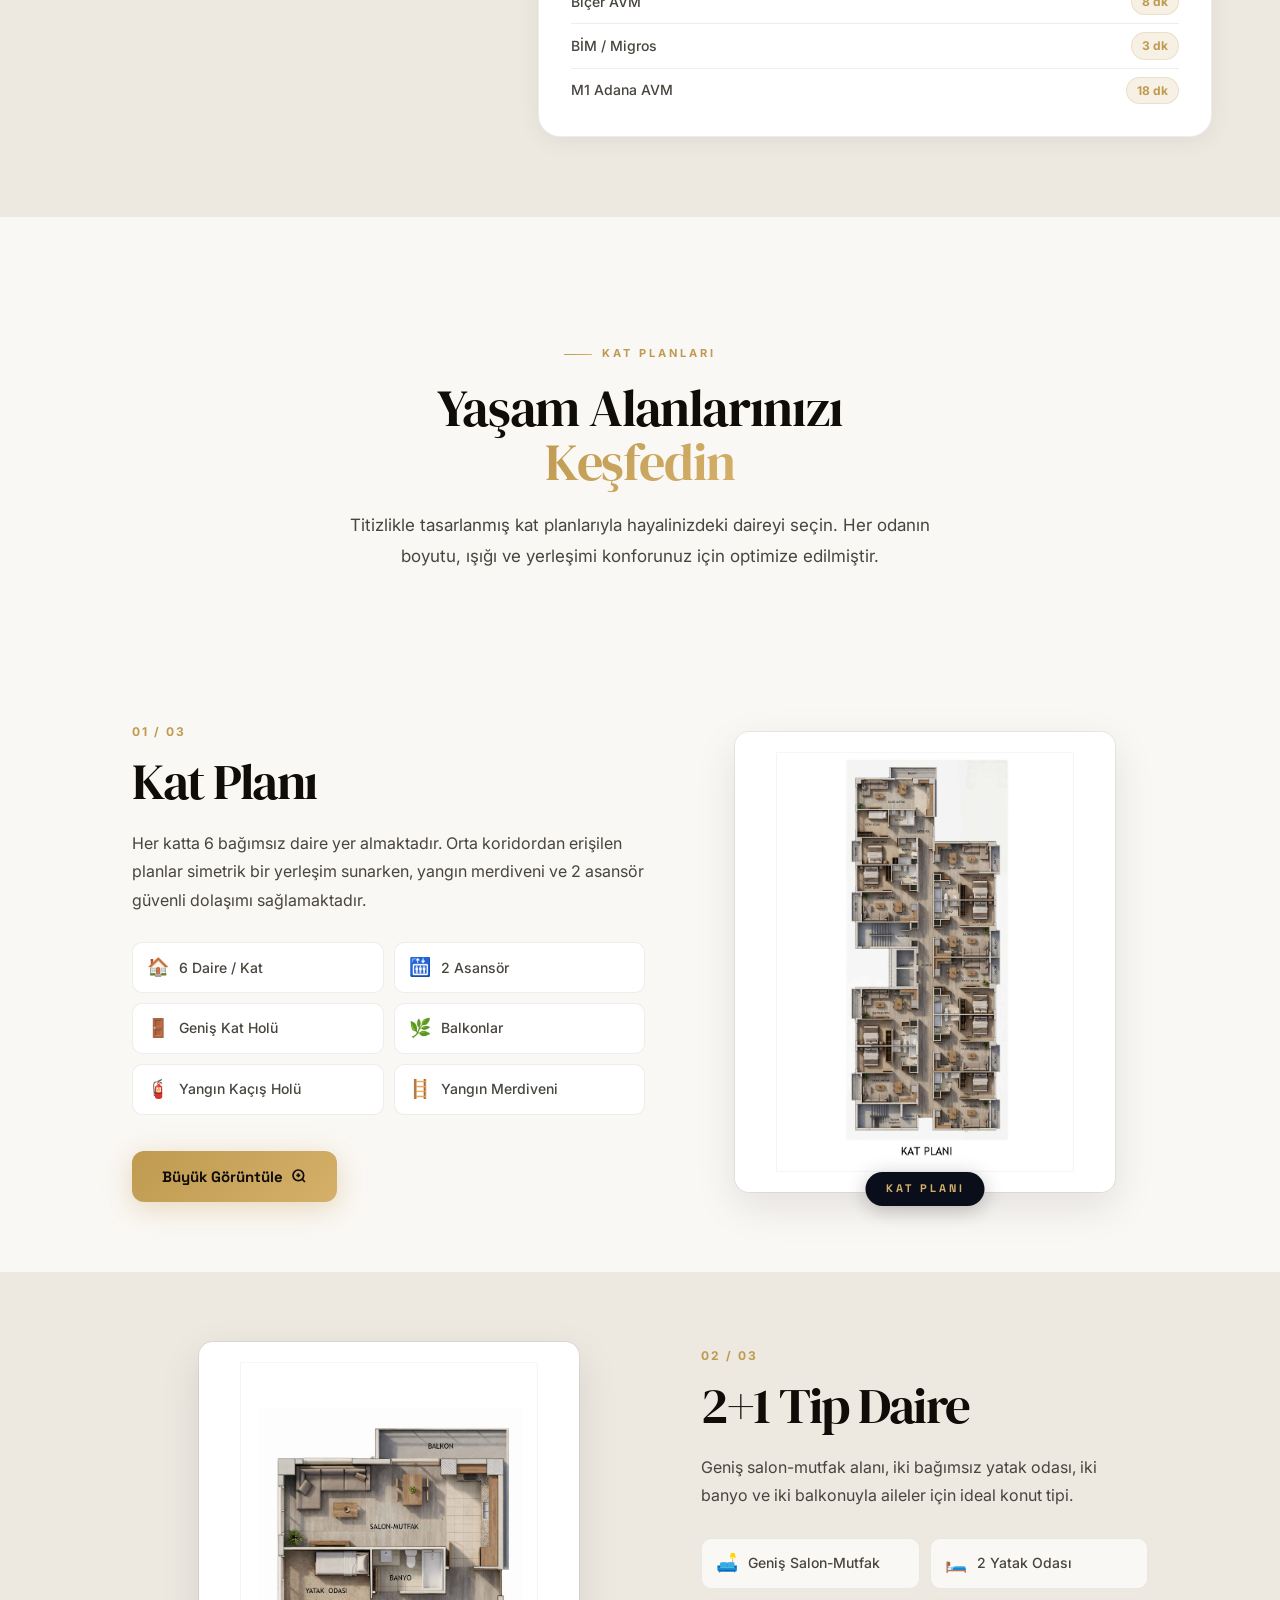
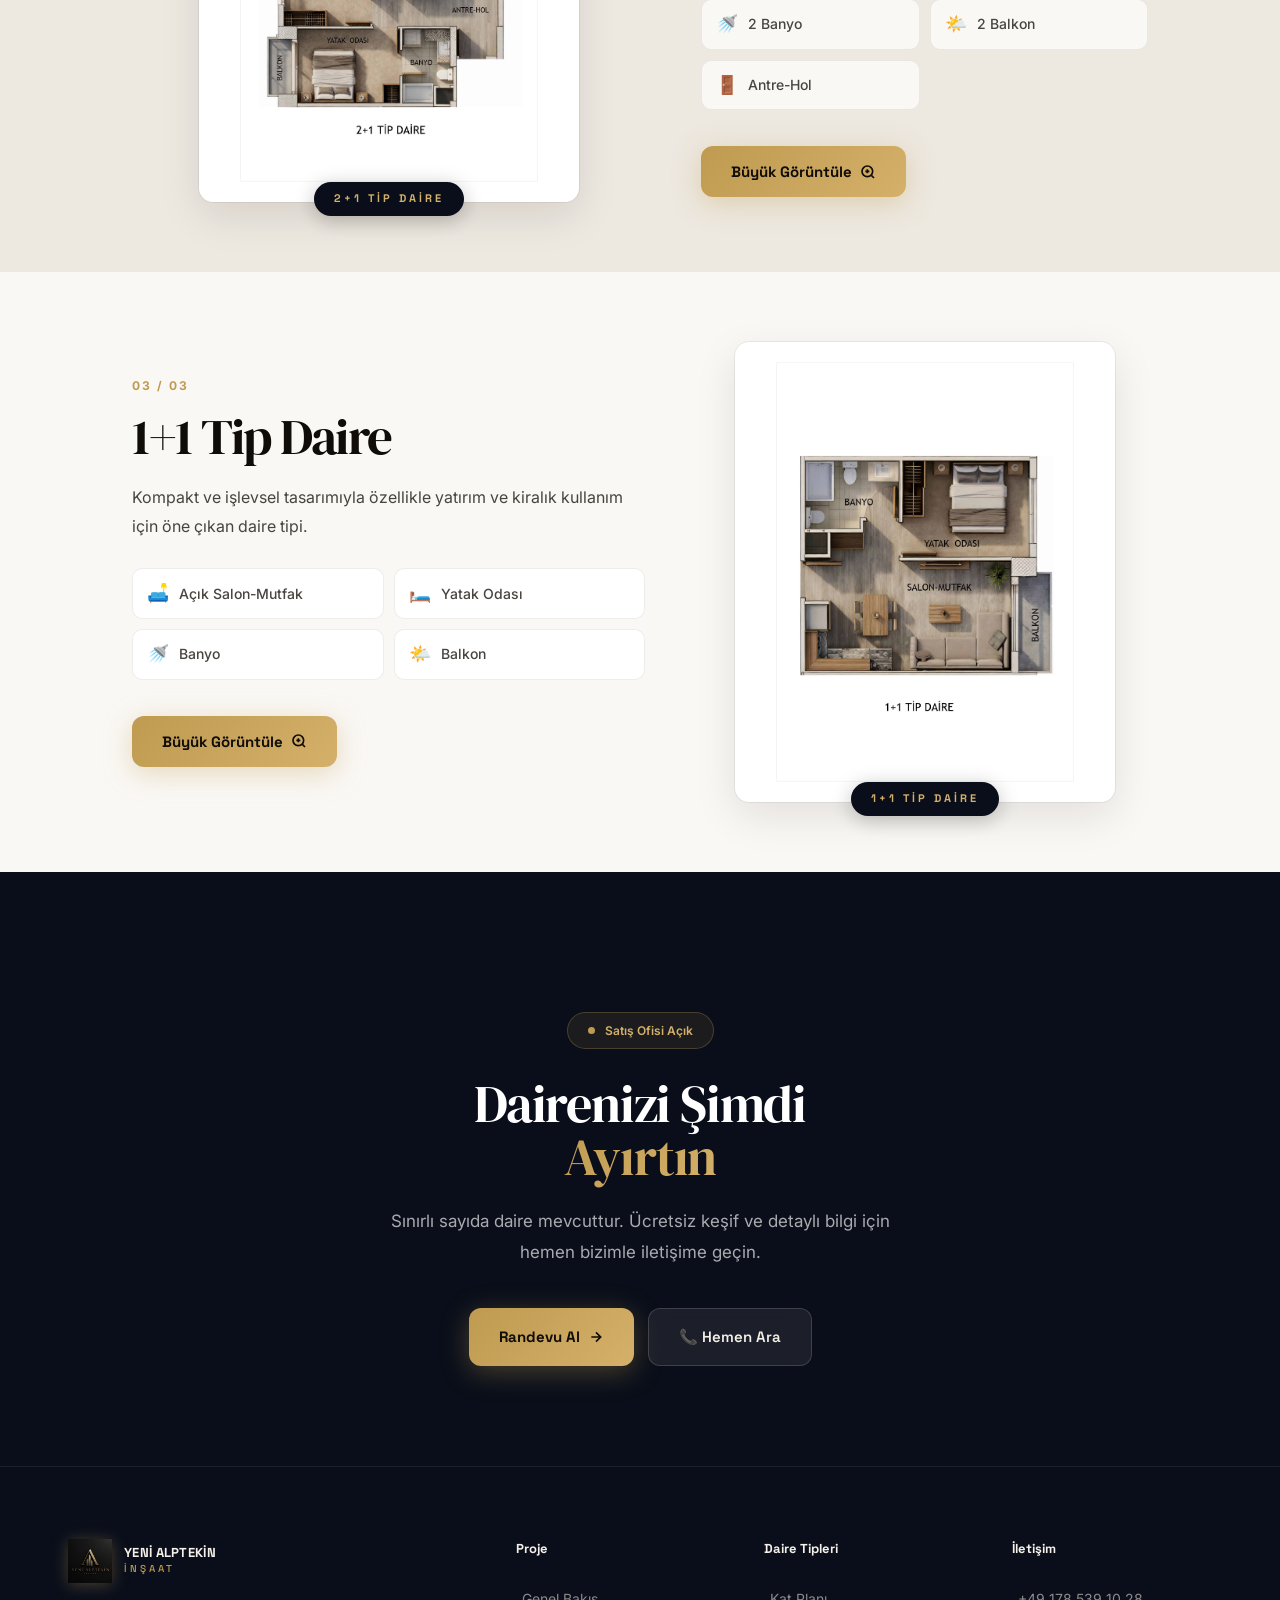
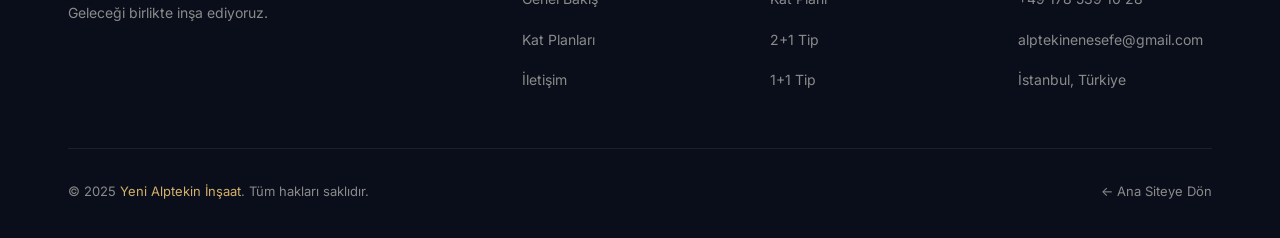
==== commit 4cca8ad9: "Yükleme perdesi kaldırıldı + kat planları daha kompakt - pt-curtain (loading screen) her iki sayfada" ====
--- a/project.html
+++ b/project.html
@@ -427,12 +427,7 @@
   </a>
 </div>
 
-<!-- PAGE TRANSITION CURTAIN -->
-<div class="pt-curtain" id="ptCurtain">
-  <div class="pt-curtain-inner">
-    <img decoding="async" src="logo.webp" alt="" class="pt-logo">
-  </div>
-</div>
+<!-- Sayfa geçiş perdesi kaldırıldı — proje sayfası direkt açılır -->
 
 <script src="https://cdn.jsdelivr.net/npm/lenis@1.1.14/dist/lenis.min.js"></script>
 <script src="https://cdnjs.cloudflare.com/ajax/libs/gsap/3.12.5/gsap.min.js"></script>
--- a/project.css
+++ b/project.css
@@ -323,19 +323,20 @@
 .plans-section { background: var(--bg); }
 .plans-intro { text-align: center; padding: 120px 28px 80px; max-width: 700px; margin: 0 auto; }
 .plans-intro .section-desc { margin: 0 auto; }
-.plan-block { padding: 80px 0; position: relative; overflow: hidden; }
+.plan-block { padding: 70px 0; position: relative; overflow: hidden; }
 .plan-block-alt { background: var(--bg-cream); }
 .pb-layout {
   display: grid;
-  grid-template-columns: 1.05fr 1fr;
-  gap: 64px;
+  grid-template-columns: 1.15fr 1fr;
+  gap: 56px;
   align-items: center;
-  max-width: 1150px;
+  max-width: 1080px;
   margin: 0 auto;
+  padding: 0 32px;
 }
 .pb-layout-left .pb-image-wrap { order: -1; }
-/* Görsel kutusunu makul boyutta tut — çok büyük durmasın */
-.pb-image-wrap { max-width: 440px; margin: 0 auto; width: 100%; }
+/* Görsel kutusunu makul boyutta tut — sayfayı boğmasın */
+.pb-image-wrap { max-width: 380px; margin: 0 auto; width: 100%; }
 .pb-eyebrow { font-size: 12px; font-weight: 700; color: var(--gold); letter-spacing: 2px; text-transform: uppercase; margin-bottom: 14px; }
 .pb-title { font-family: var(--font-display, 'DM Serif Display', serif); font-size: clamp(34px, 4vw, 54px); font-weight: 400; letter-spacing: -1.5px; line-height: 1.05; margin-bottom: 20px; color: var(--text); }
 .pb-desc { font-size: 16px; color: var(--text-2); line-height: 1.78; margin-bottom: 28px; }
@@ -349,17 +350,17 @@
 .pb-room span { font-size: 18px; flex-shrink: 0; }
 .pb-image-wrap { position: relative; will-change: transform; }
 .pb-image-inner {
-  border-radius: 16px; overflow: hidden;
-  box-shadow: 0 16px 48px rgba(16,13,9,0.12), 0 0 0 1px rgba(16,13,9,0.06);
+  border-radius: 14px; overflow: hidden;
+  box-shadow: 0 14px 42px rgba(16,13,9,0.1), 0 0 0 1px rgba(16,13,9,0.06);
   background: #f5f0e8;
-  max-height: 540px;
+  max-height: 460px;
   display: flex; align-items: center; justify-content: center;
 }
 .pb-img {
   width: 100%; height: auto;
-  max-height: 540px;
+  max-height: 460px;
   object-fit: contain;
-  display: block; border-radius: 16px;
+  display: block; border-radius: 14px;
   transition: transform .6s ease;
   background: #fff;
 }
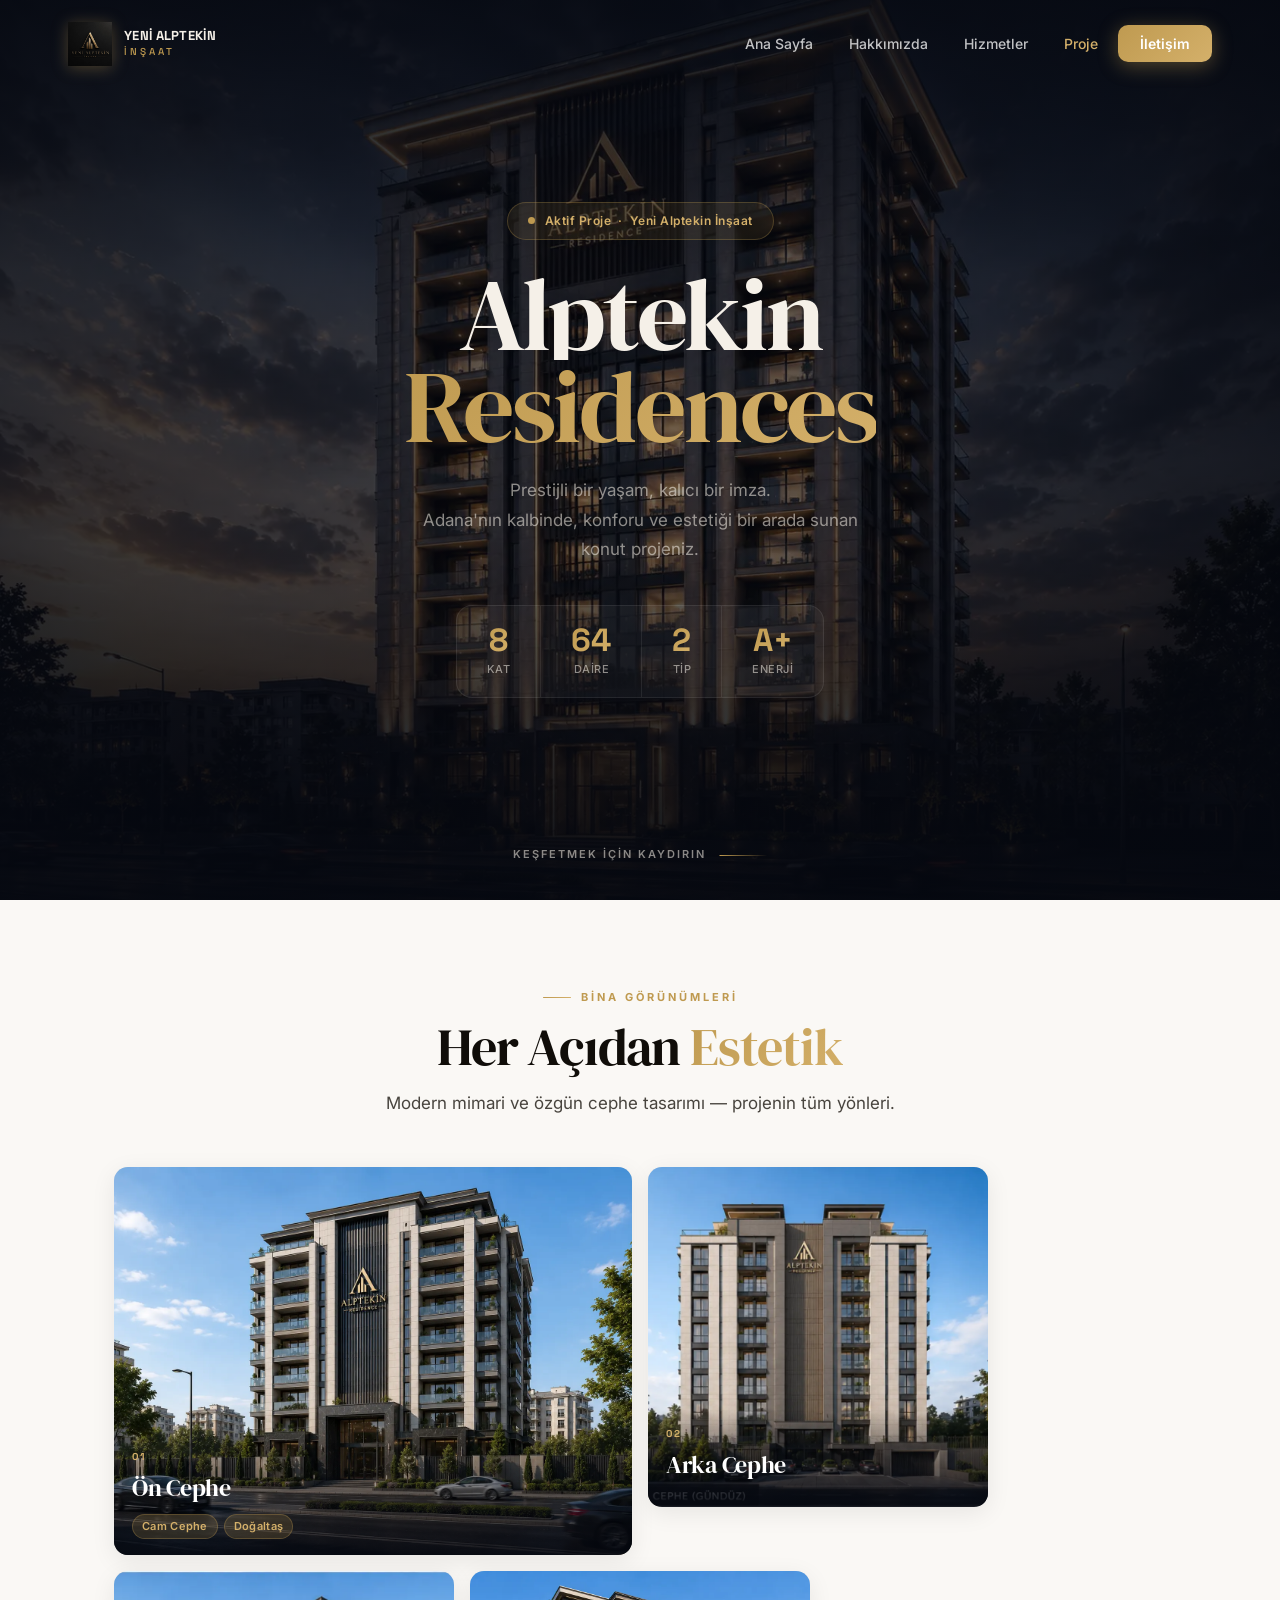
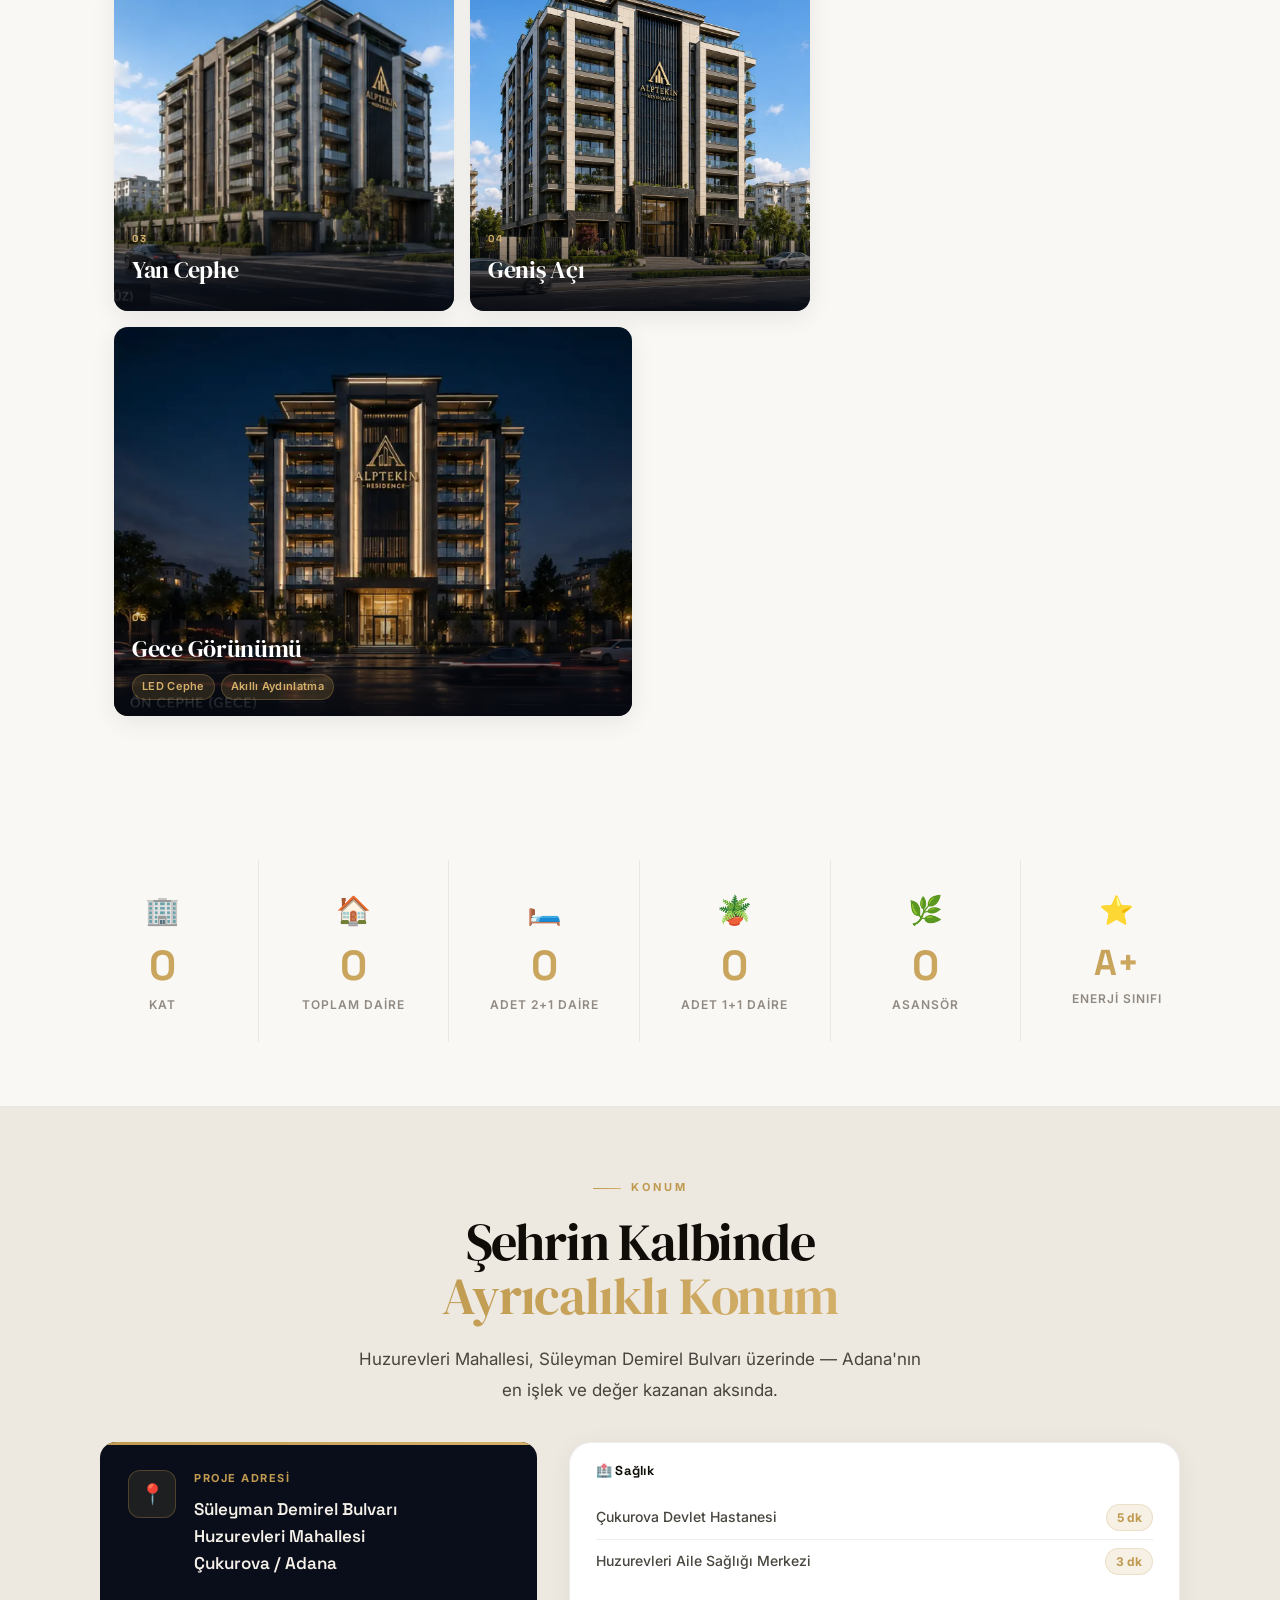
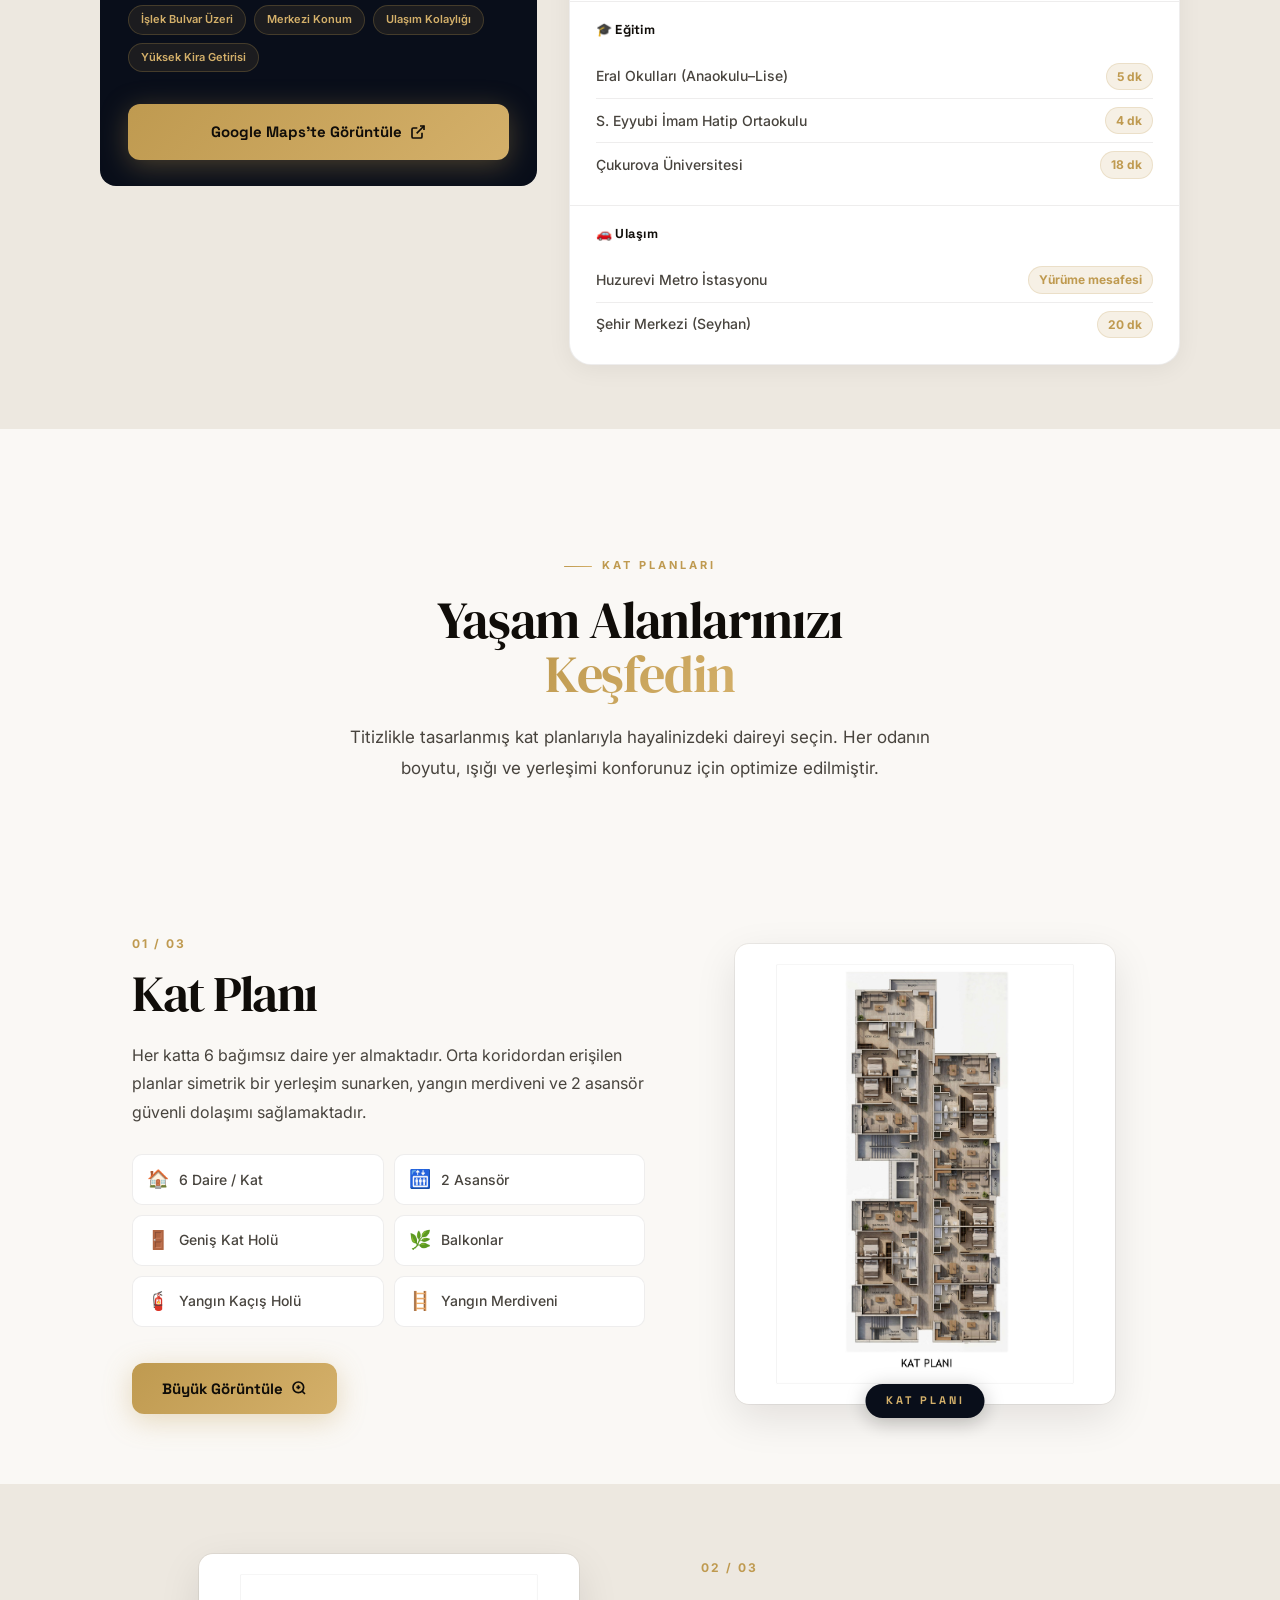
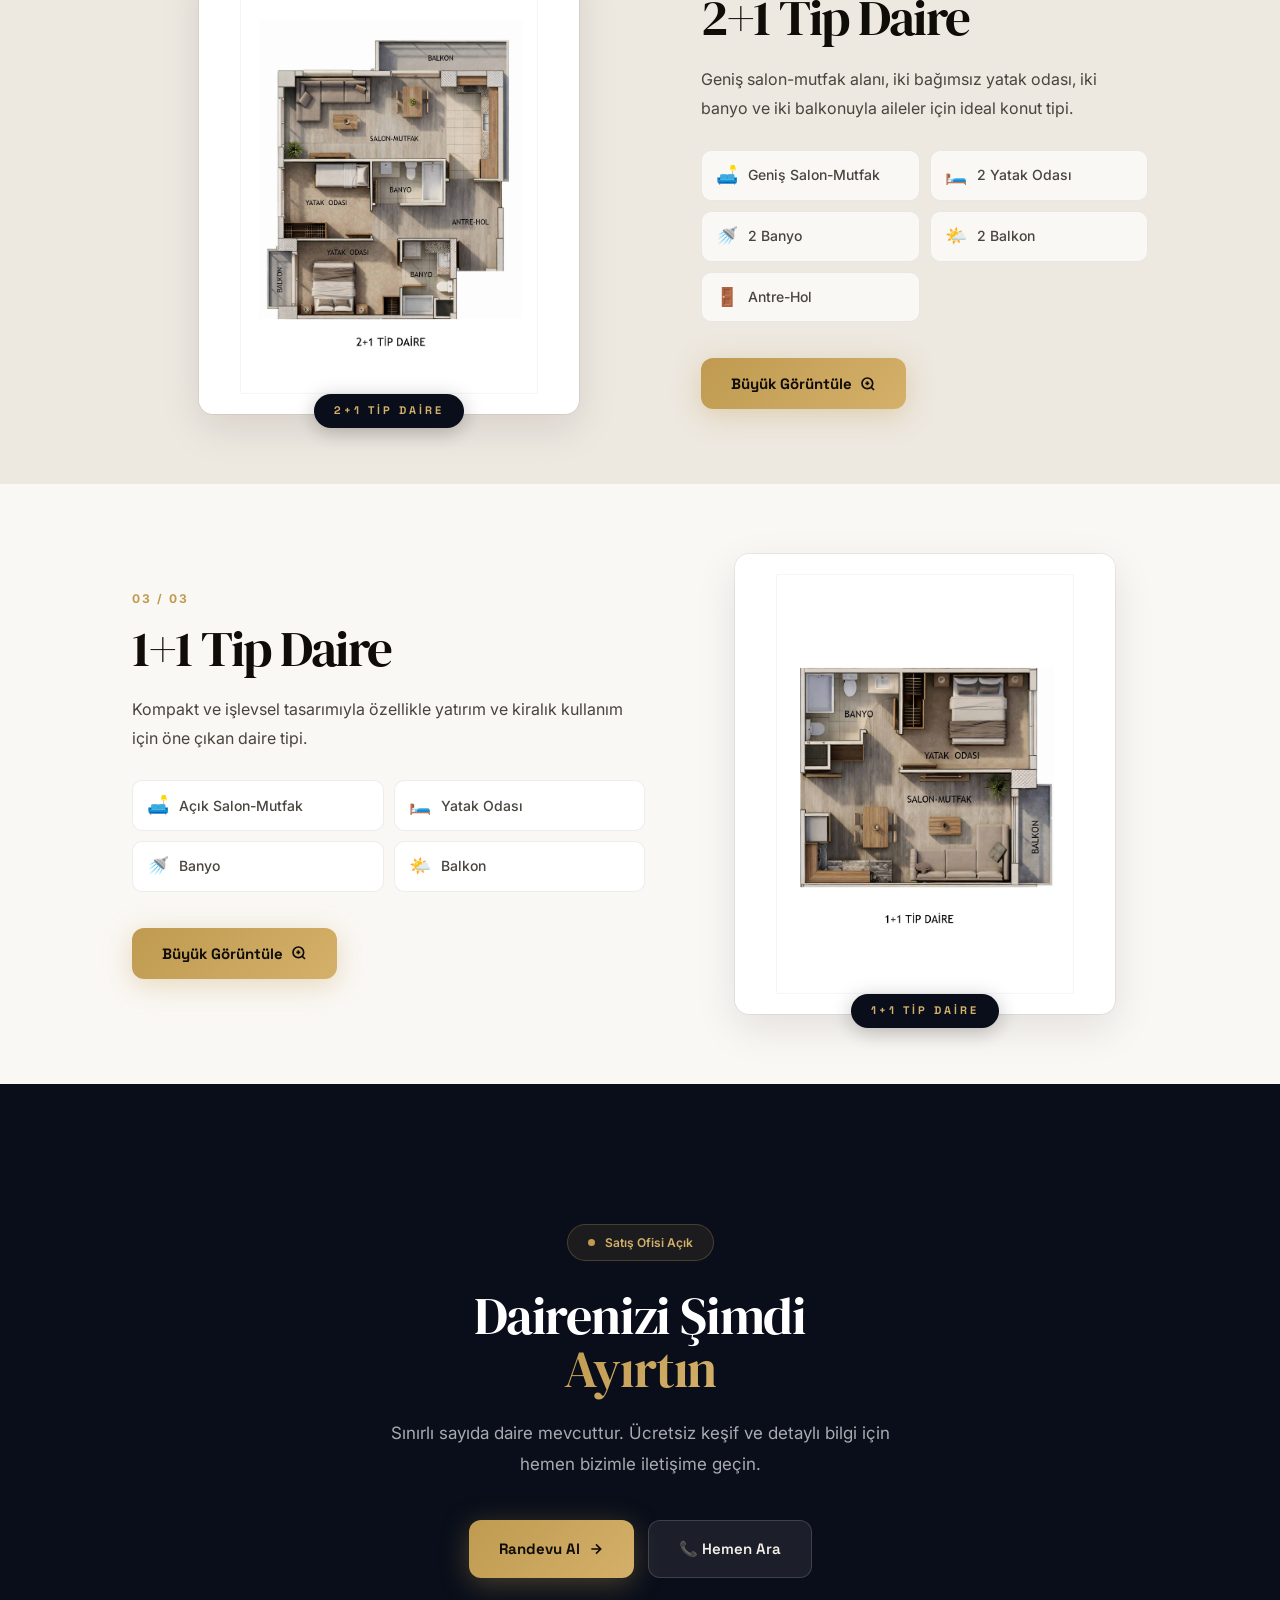
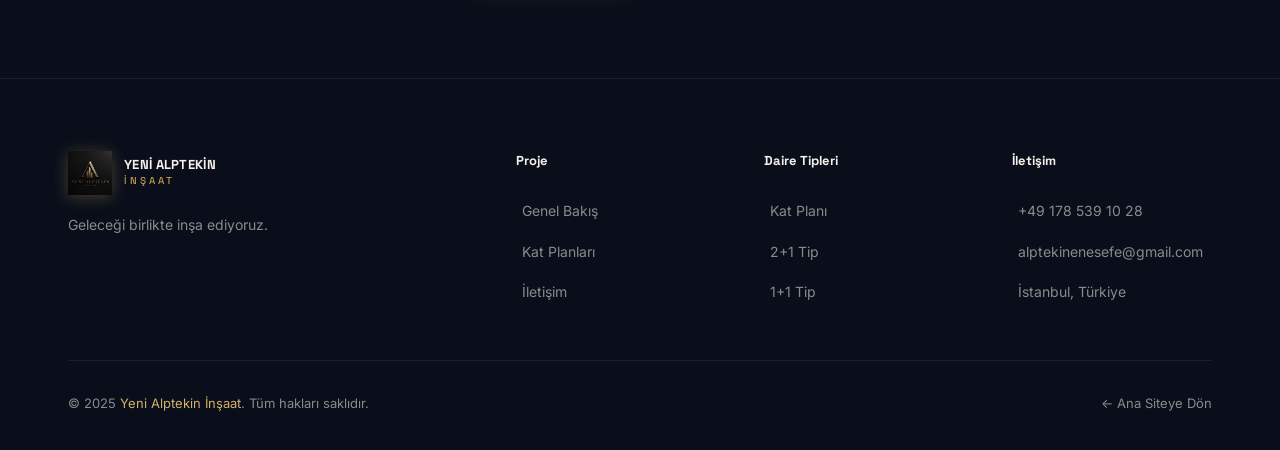
==== commit 5aed3e16: "Bina görünümleri grid + konum kompakt + AVM/havalimanı kaldırıldı BİNA GÖRÜNÜMLERİ: - Tam ekran pin/" ====
--- a/project.html
+++ b/project.html
@@ -91,97 +91,63 @@
   </div>
 </section>
 
-<!-- BÖLÜM 2 · BİNA AÇILARI -->
-<section class="views-section" id="viewsSection">
-  <div class="views-hdr">
-    <div class="views-hdr-left">
+<!-- BÖLÜM 2 · BİNA GÖRÜNÜMLERİ (GRID) -->
+<section class="views-grid-section" id="viewsSection">
+  <div class="container">
+    <div class="views-grid-header gs-section-head">
       <div class="section-tag">Bina Görünümleri</div>
-    </div>
-    <div class="views-hdr-right">
-      <div class="views-dots" id="viewsDots">
-        <button class="vdot active" data-i="0"></button>
-        <button class="vdot" data-i="1"></button>
-        <button class="vdot" data-i="2"></button>
-        <button class="vdot" data-i="3"></button>
-        <button class="vdot" data-i="4"></button>
-      </div>
-      <div class="views-counter">
-        <span id="vCurrent">01</span><span class="vc-sep">/</span><span>05</span>
-      </div>
-    </div>
-  </div>
-
-  <div class="views-track" id="viewsTrack">
-
-    <!-- 01 · Ön Cephe Gündüz -->
-    <div class="view-panel active" data-idx="0">
-      <div class="vp-bg">
-        <img decoding="async" src="images/view-on-gunduz.webp" alt="Ön Cephe Gündüz" class="vp-photo" loading="lazy">
-      </div>
-      <div class="vp-info">
-        <div class="vpi-num">01</div>
-        <h3 class="vpi-title">Ön Cephe</h3>
-        <p class="vpi-desc">Ana giriş ve sokak cephesi. Yapının kimliğini yansıtan modern cam-alüminyum-doğaltaş kombine kaplama sistemi.</p>
-        <div class="vpi-tags"><span>Cam Cephe</span><span>Doğaltaş</span><span>Bahçeli Giriş</span></div>
-      </div>
-    </div>
-
-    <!-- 02 · Arka Cephe Gündüz -->
-    <div class="view-panel" data-idx="1">
-      <div class="vp-bg">
-        <img decoding="async" src="images/view-arka-gunduz.webp" alt="Arka Cephe Gündüz" class="vp-photo" loading="lazy">
-      </div>
-      <div class="vp-info">
-        <div class="vpi-num">02</div>
-        <h3 class="vpi-title">Arka Cephe</h3>
-        <p class="vpi-desc">Yapının arka görünümü. Peyzajlı ortak bahçe alanı ve zemin kat dairelerine ait özel bahçe parselleri.</p>
-        <div class="vpi-tags"><span>Peyzajlı Bahçe</span><span>Özel Parsel</span><span>Sosyal Teras</span></div>
-      </div>
-    </div>
-
-    <!-- 03 · Yan Cephe Gündüz -->
-    <div class="view-panel" data-idx="2">
-      <div class="vp-bg">
-        <img decoding="async" src="images/view-yan-gunduz.webp" alt="Yan Cephe Gündüz" class="vp-photo" loading="lazy">
-      </div>
-      <div class="vp-info">
-        <div class="vpi-num">03</div>
-        <h3 class="vpi-title">Yan Cephe</h3>
-        <p class="vpi-desc">Yapının yan görünümü. Balkon derinlikleri ve cephe hareketliliği bina kitlesine özgün bir karakter kazandırmaktadır.</p>
-        <div class="vpi-tags"><span>Derin Balkonlar</span><span>Cephe Ritmi</span><span>Isı Yalıtımı</span></div>
-      </div>
-    </div>
-
-    <!-- 04 · Ön Cephe Alternatif -->
-    <div class="view-panel" data-idx="3">
-      <div class="vp-bg">
-        <img decoding="async" src="images/view-on-gunduz2.webp" alt="Ön Cephe Alternatif" class="vp-photo" loading="lazy">
-      </div>
-      <div class="vp-info">
-        <div class="vpi-num">04</div>
-        <h3 class="vpi-title">Ön Cephe — Geniş Açı</h3>
-        <p class="vpi-desc">Geniş açıdan cephe görünümü. Bulvar üzerindeki konumuyla şehir siluetine önemli bir katkı sağlamaktadır.</p>
-        <div class="vpi-tags"><span>Bulvar Cephesi</span><span>Geniş Açı</span><span>Kentsel Doku</span></div>
-      </div>
-    </div>
-
-    <!-- 05 · Gece Görünümü -->
-    <div class="view-panel" data-idx="4">
-      <div class="vp-bg">
-        <img decoding="async" src="images/view-gece.webp" alt="Gece Görünümü" class="vp-photo" loading="lazy">
-      </div>
-      <div class="vp-info">
-        <div class="vpi-num">05</div>
-        <h3 class="vpi-title">Gece Görünümü</h3>
-        <p class="vpi-desc">Akıllı aydınlatma sistemi ile bina gece de dikkat çekici bir görünüme sahip. LED cephe bandı ile kentsel kimlik güçlendirilmiştir.</p>
-        <div class="vpi-tags"><span>LED Cephe Işığı</span><span>Akıllı Aydınlatma</span><span>Kentsel Tasarım</span></div>
-      </div>
-    </div>
-
-  </div>
-
-  <div class="views-progress-bar">
-    <div class="vpb-fill" id="vpbFill"></div>
+      <h2 class="section-title">Her Açıdan <span class="gradient-text">Estetik</span></h2>
+      <p class="section-desc">Modern mimari ve özgün cephe tasarımı — projenin tüm yönleri.</p>
+    </div>
+
+    <div class="vg-grid">
+      <article class="vg-card vg-card-large gs-reveal" data-view-src="images/view-on-gunduz.webp">
+        <img decoding="async" loading="lazy" src="images/view-on-gunduz.webp" alt="Ön Cephe" class="vg-img">
+        <div class="vg-overlay">
+          <div class="vg-num">01</div>
+          <h3 class="vg-title">Ön Cephe</h3>
+          <div class="vg-tags"><span>Cam Cephe</span><span>Doğaltaş</span></div>
+        </div>
+        <div class="vg-zoom-icon">🔍</div>
+      </article>
+
+      <article class="vg-card gs-reveal" data-view-src="images/view-arka-gunduz.webp">
+        <img decoding="async" loading="lazy" src="images/view-arka-gunduz.webp" alt="Arka Cephe" class="vg-img">
+        <div class="vg-overlay">
+          <div class="vg-num">02</div>
+          <h3 class="vg-title">Arka Cephe</h3>
+        </div>
+        <div class="vg-zoom-icon">🔍</div>
+      </article>
+
+      <article class="vg-card gs-reveal" data-view-src="images/view-yan-gunduz.webp">
+        <img decoding="async" loading="lazy" src="images/view-yan-gunduz.webp" alt="Yan Cephe" class="vg-img">
+        <div class="vg-overlay">
+          <div class="vg-num">03</div>
+          <h3 class="vg-title">Yan Cephe</h3>
+        </div>
+        <div class="vg-zoom-icon">🔍</div>
+      </article>
+
+      <article class="vg-card gs-reveal" data-view-src="images/view-on-gunduz2.webp">
+        <img decoding="async" loading="lazy" src="images/view-on-gunduz2.webp" alt="Ön Cephe Geniş Açı" class="vg-img">
+        <div class="vg-overlay">
+          <div class="vg-num">04</div>
+          <h3 class="vg-title">Geniş Açı</h3>
+        </div>
+        <div class="vg-zoom-icon">🔍</div>
+      </article>
+
+      <article class="vg-card vg-card-large gs-reveal" data-view-src="images/view-gece.webp">
+        <img decoding="async" loading="lazy" src="images/view-gece.webp" alt="Gece Görünümü" class="vg-img">
+        <div class="vg-overlay">
+          <div class="vg-num">05</div>
+          <h3 class="vg-title">Gece Görünümü</h3>
+          <div class="vg-tags"><span>LED Cephe</span><span>Akıllı Aydınlatma</span></div>
+        </div>
+        <div class="vg-zoom-icon">🔍</div>
+      </article>
+    </div>
   </div>
 </section>
 
@@ -231,13 +197,12 @@
         </a>
       </div>
 
-      <!-- Sağ: Yakın kurumlar -->
+      <!-- Sağ: Yakın kurumlar (sade liste — sağlık, eğitim, ulaşım) -->
       <div class="location-pois gs-reveal">
         <div class="poi-group">
           <div class="poi-group-title">🏥 Sağlık</div>
           <div class="poi-item"><span class="poi-name">Çukurova Devlet Hastanesi</span><span class="poi-dist">5 dk</span></div>
           <div class="poi-item"><span class="poi-name">Huzurevleri Aile Sağlığı Merkezi</span><span class="poi-dist">3 dk</span></div>
-          <div class="poi-item"><span class="poi-name">Adana Şehir Hastanesi</span><span class="poi-dist">25 dk</span></div>
         </div>
         <div class="poi-group">
           <div class="poi-group-title">🎓 Eğitim</div>
@@ -249,13 +214,6 @@
           <div class="poi-group-title">🚗 Ulaşım</div>
           <div class="poi-item"><span class="poi-name">Huzurevi Metro İstasyonu</span><span class="poi-dist">Yürüme mesafesi</span></div>
           <div class="poi-item"><span class="poi-name">Şehir Merkezi (Seyhan)</span><span class="poi-dist">20 dk</span></div>
-          <div class="poi-item"><span class="poi-name">Adana Havalimanı</span><span class="poi-dist">28 dk</span></div>
-        </div>
-        <div class="poi-group">
-          <div class="poi-group-title">🛍️ Alışveriş & Yaşam</div>
-          <div class="poi-item"><span class="poi-name">Biçer AVM</span><span class="poi-dist">8 dk</span></div>
-          <div class="poi-item"><span class="poi-name">BİM / Migros</span><span class="poi-dist">3 dk</span></div>
-          <div class="poi-item"><span class="poi-name">M1 Adana AVM</span><span class="poi-dist">18 dk</span></div>
         </div>
       </div>
 
--- a/project.css
+++ b/project.css
@@ -218,30 +218,32 @@
 .ps-letter { font-size: 36px; background: linear-gradient(135deg, var(--gold), var(--gold-2)); -webkit-background-clip: text; -webkit-text-fill-color: transparent; background-clip: text; }
 .ps-lbl { font-size: 12px; color: var(--text-3); font-weight: 600; text-transform: uppercase; letter-spacing: 1px; }
 
-/* ── LOCATION SECTION ── */
+/* ── LOCATION SECTION ── (kompakt) */
 .location-section {
   background: var(--bg-cream);
-  padding: 80px 0;
+  padding: 64px 0;
 }
 .location-intro {
   text-align: center;
-  max-width: 680px;
-  margin: 0 auto 48px;
+  max-width: 640px;
+  margin: 0 auto 36px;
 }
 .location-intro .section-desc { margin: 0 auto; }
 
 .location-grid {
   display: grid;
-  grid-template-columns: 1fr 1.6fr;
-  gap: 48px;
+  grid-template-columns: 1fr 1.4fr;
+  gap: 32px;
   align-items: start;
+  max-width: 1080px;
+  margin: 0 auto;
 }
 
 /* Adres kartı */
 .location-address-card {
   background: var(--bg-navy);
-  border-radius: var(--r-lg);
-  padding: 40px;
+  border-radius: 16px;
+  padding: 28px 28px 26px;
   position: relative;
   overflow: hidden;
 }
@@ -290,7 +292,7 @@
   box-shadow: 0 4px 24px rgba(16,13,9,0.06);
 }
 .poi-group {
-  padding: 24px 32px;
+  padding: 18px 26px;
   border-bottom: 1px solid var(--border-c);
 }
 .poi-group:last-child { border-bottom: none; }
@@ -612,3 +614,139 @@
     pointer-events: none;
   }
 }
+
+/* ============================================================
+   BİNA GÖRÜNÜMLERİ — GRID (eski pin/karusel kaldırıldı)
+   ============================================================ */
+.views-grid-section {
+  background: var(--bg);
+  padding: 80px 0;
+}
+.views-grid-header {
+  text-align: center;
+  margin-bottom: 48px;
+  max-width: 640px;
+  margin-left: auto;
+  margin-right: auto;
+}
+.views-grid-header .section-tag { margin-bottom: 14px; }
+.views-grid-header .section-title { margin-bottom: 14px; }
+.views-grid-header .section-desc { margin: 0 auto; }
+
+/* 3-sütunlu asimetrik grid: 2 büyük (geniş) + 3 küçük kare */
+.vg-grid {
+  display: grid;
+  grid-template-columns: repeat(6, 1fr);
+  gap: 16px;
+  max-width: 1100px;
+  margin: 0 auto;
+  padding: 0 24px;
+}
+.vg-card {
+  grid-column: span 2;
+  aspect-ratio: 1 / 1;
+  position: relative;
+  border-radius: 14px;
+  overflow: hidden;
+  cursor: pointer;
+  background: var(--bg-cream);
+  box-shadow: 0 6px 24px rgba(16,13,9,0.08);
+  transition: transform .5s var(--ease-out), box-shadow .5s var(--ease-out);
+}
+/* 1. ve son kart geniş (3 sütun) */
+.vg-card-large {
+  grid-column: span 3;
+  aspect-ratio: 4 / 3;
+}
+.vg-card:hover {
+  transform: translateY(-4px);
+  box-shadow: 0 18px 48px rgba(16,13,9,0.16);
+}
+.vg-card:hover .vg-img { transform: scale(1.05); }
+.vg-card:hover .vg-zoom-icon { opacity: 1; transform: scale(1); }
+
+.vg-img {
+  width: 100%; height: 100%;
+  object-fit: cover;
+  transition: transform .8s var(--ease-out);
+  display: block;
+}
+.vg-overlay {
+  position: absolute;
+  inset: auto 0 0 0;
+  padding: 16px 18px;
+  background: linear-gradient(0deg, rgba(5,8,16,0.92) 0%, rgba(5,8,16,0) 100%);
+  color: #fff;
+}
+.vg-num {
+  font-family: var(--font-head);
+  font-size: 10px; font-weight: 700;
+  letter-spacing: 2px;
+  color: var(--gold-2);
+  margin-bottom: 4px;
+  text-transform: uppercase;
+}
+.vg-title {
+  font-family: var(--font-display);
+  font-size: clamp(18px, 2.2vw, 24px);
+  font-weight: 400;
+  margin: 0 0 6px 0;
+  letter-spacing: -0.3px;
+}
+.vg-tags {
+  display: flex; gap: 6px; flex-wrap: wrap;
+}
+.vg-tags span {
+  font-size: 11px;
+  padding: 3px 9px;
+  background: rgba(191,154,80,0.18);
+  border: 1px solid rgba(191,154,80,0.3);
+  border-radius: 100px;
+  color: var(--gold-2);
+  font-weight: 600;
+  letter-spacing: 0.3px;
+}
+.vg-zoom-icon {
+  position: absolute;
+  top: 14px; right: 14px;
+  width: 38px; height: 38px;
+  background: rgba(5,8,16,0.65);
+  border-radius: 50%;
+  display: flex; align-items: center; justify-content: center;
+  font-size: 15px;
+  opacity: 0;
+  transform: scale(0.9);
+  transition: opacity .3s, transform .3s;
+  -webkit-backdrop-filter: blur(8px);
+  backdrop-filter: blur(8px);
+}
+
+/* Tablet */
+@media (max-width: 1024px) {
+  .vg-grid { grid-template-columns: repeat(4, 1fr); gap: 12px; }
+  .vg-card { grid-column: span 2; }
+  .vg-card-large { grid-column: span 4; aspect-ratio: 16/9; }
+}
+
+/* Mobile */
+@media (max-width: 640px) {
+  .views-grid-section { padding: 56px 0; }
+  .views-grid-header { margin-bottom: 32px; }
+  .vg-grid {
+    grid-template-columns: 1fr 1fr;
+    gap: 8px;
+    padding: 0 16px;
+  }
+  .vg-card { grid-column: span 1; }
+  .vg-card-large { grid-column: span 2; aspect-ratio: 16/10; }
+  .vg-overlay { padding: 10px 12px; }
+  .vg-title { font-size: 14px; }
+  .vg-tags { display: none; }
+  .vg-num { font-size: 9px; }
+  .vg-zoom-icon {
+    opacity: 1;
+    width: 30px; height: 30px;
+    font-size: 12px;
+    top: 8px; right: 8px;
+  }
+}
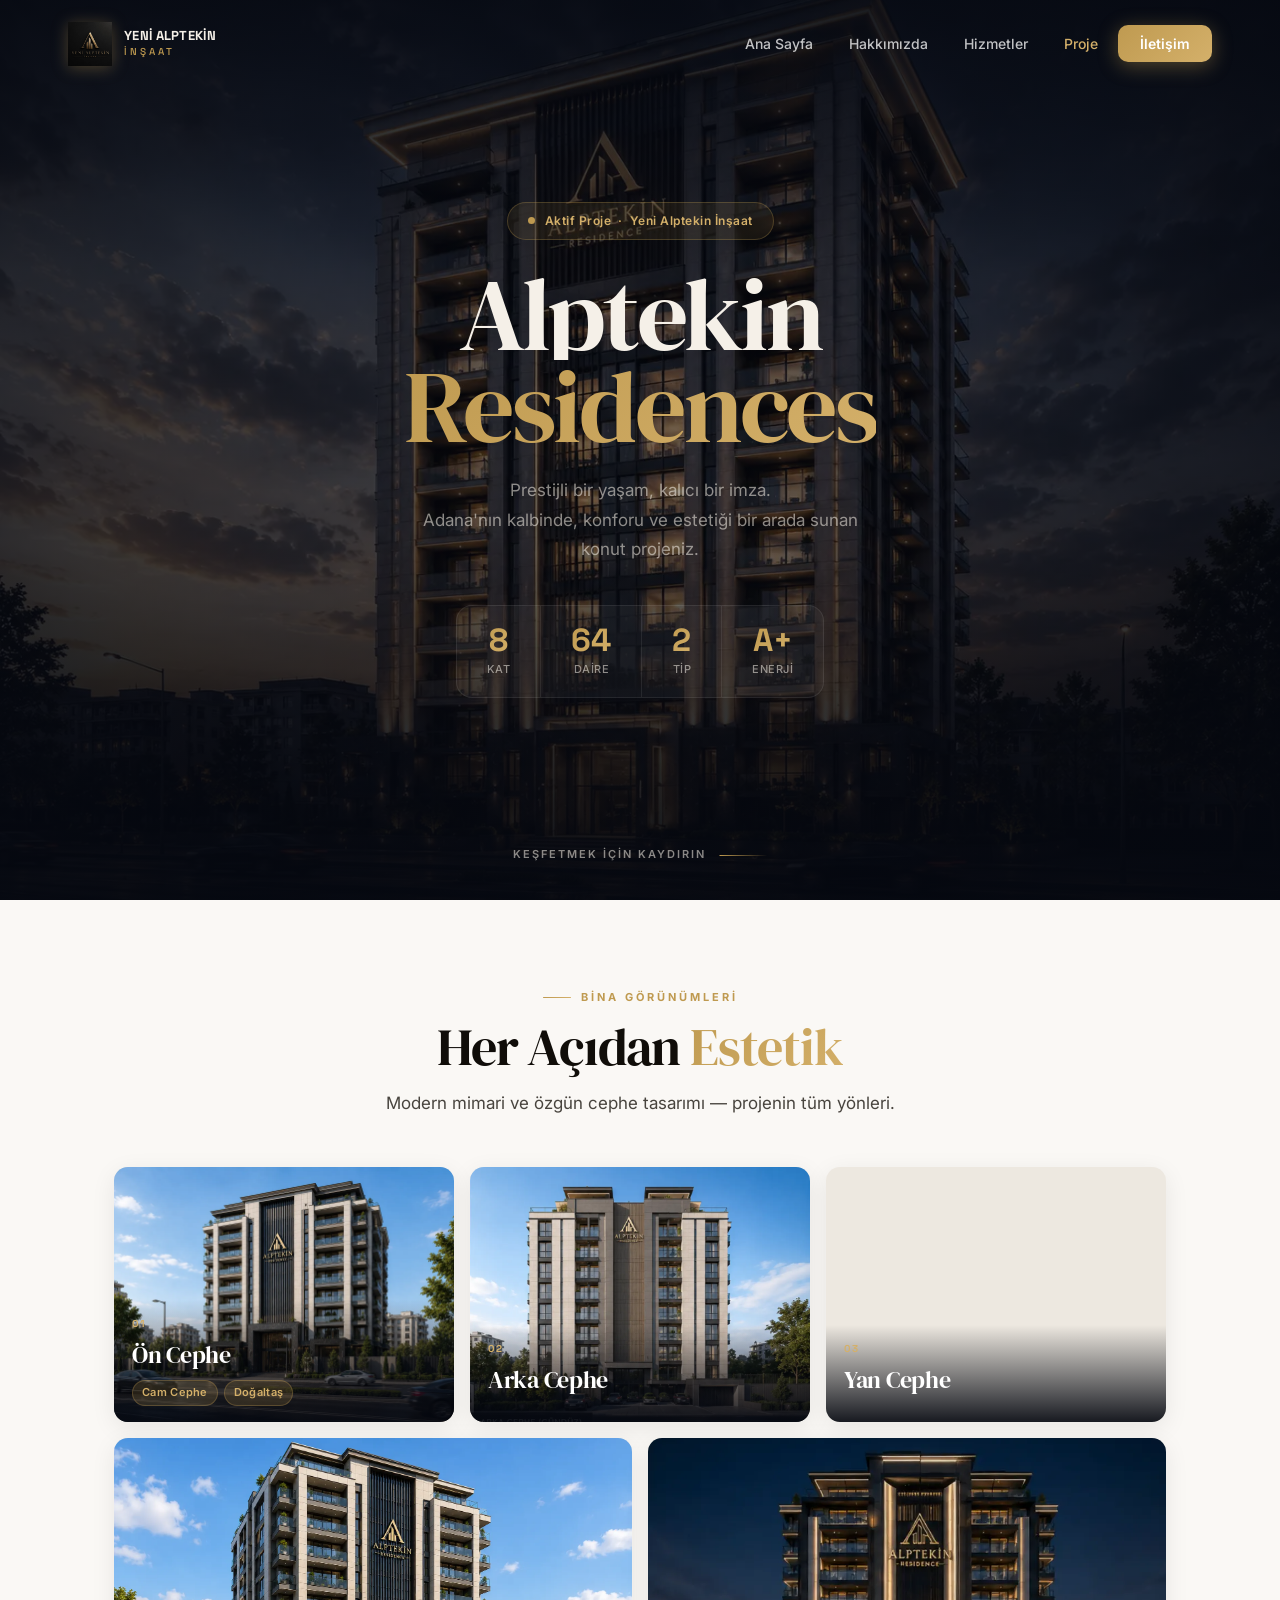
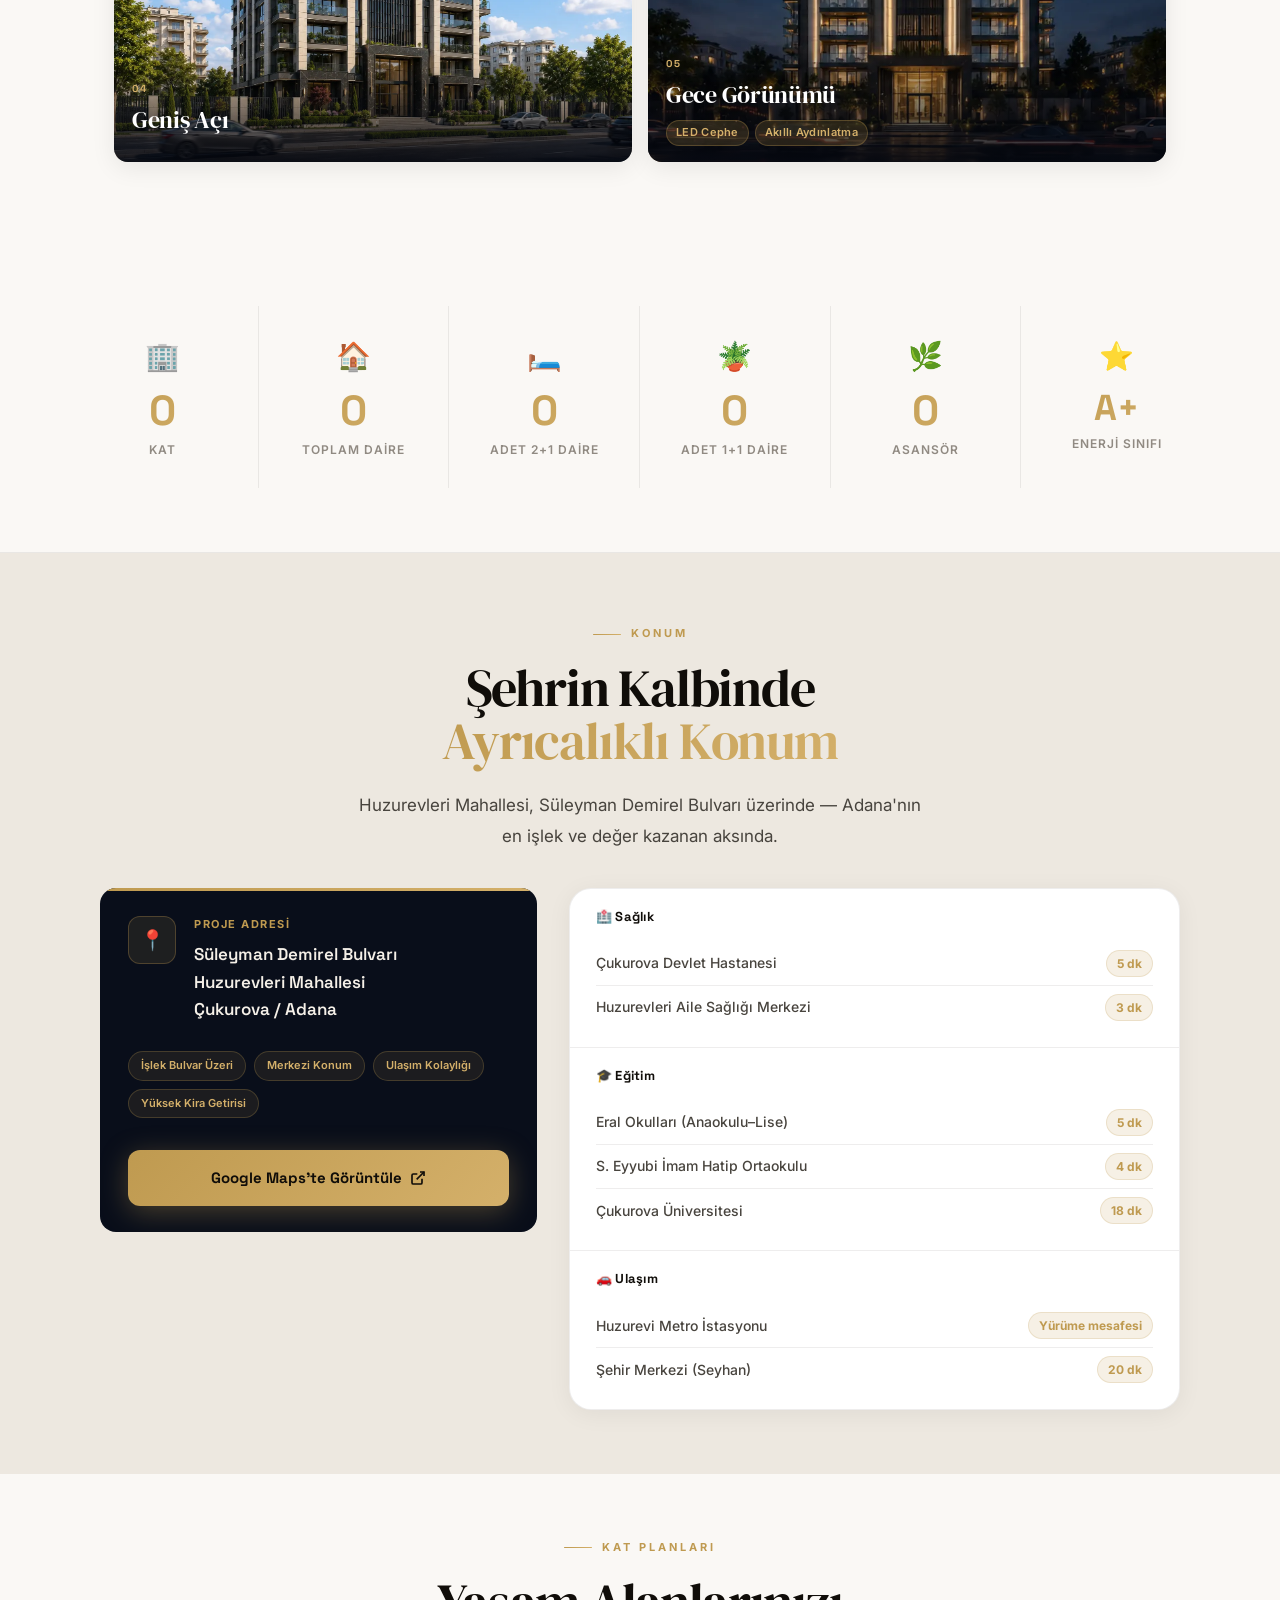
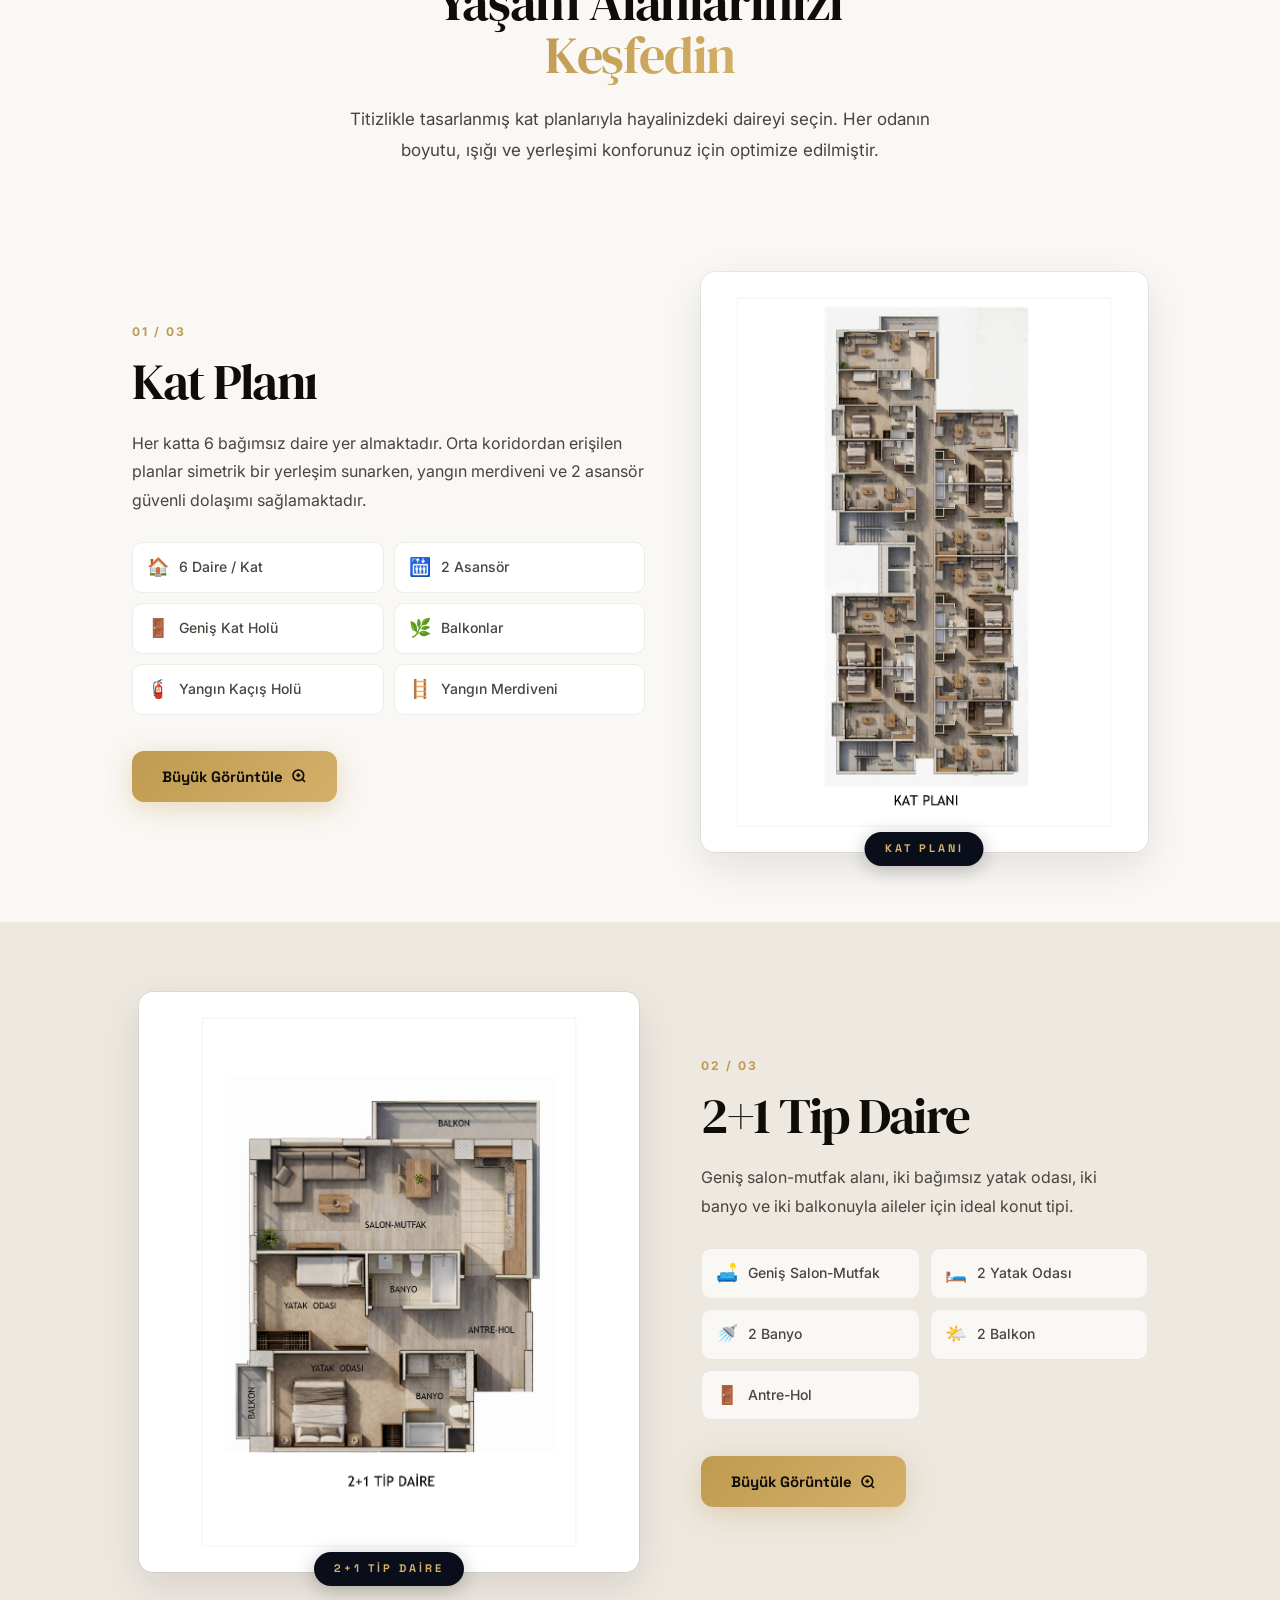
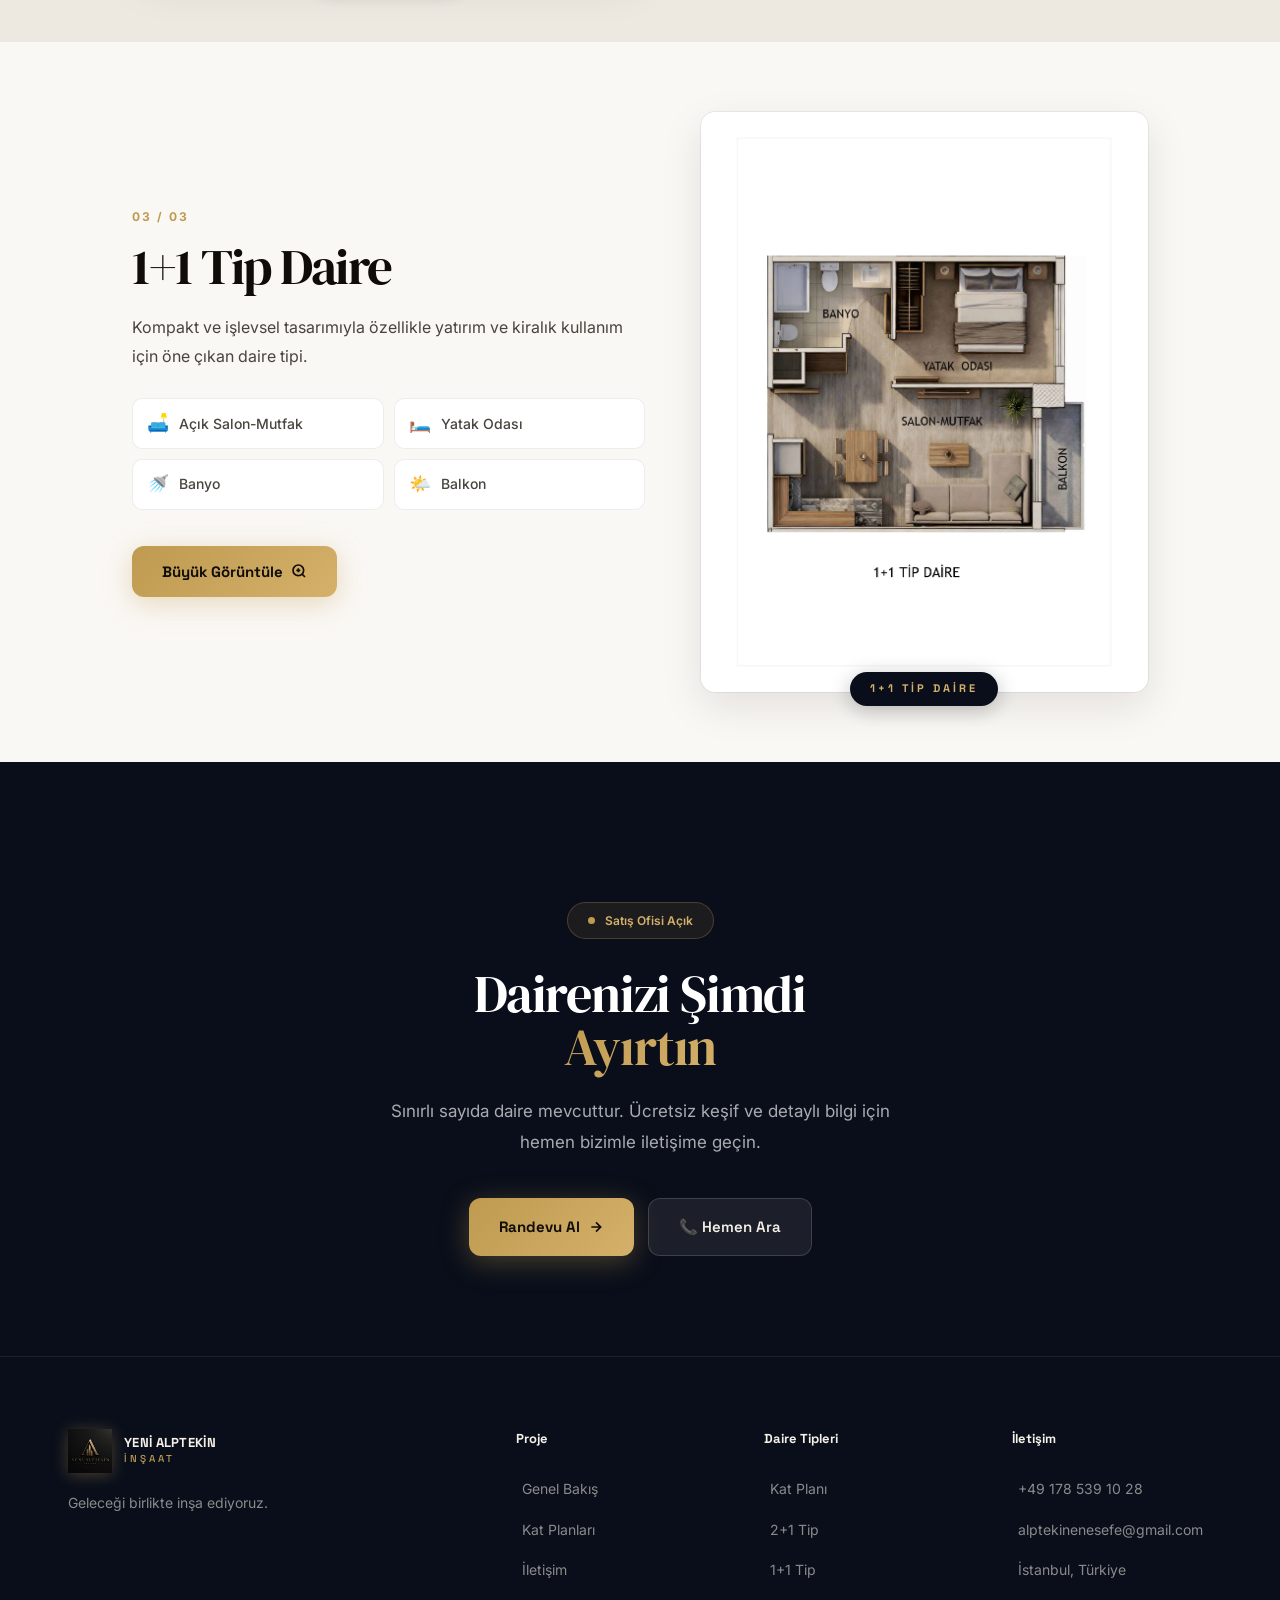
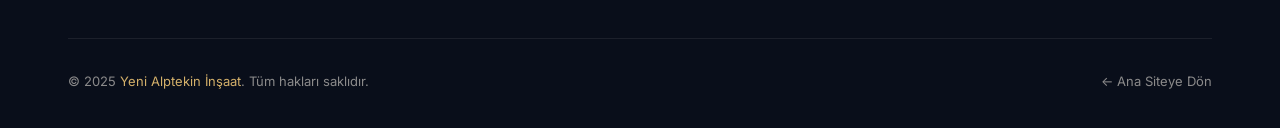
==== commit 42d9dcb4: "Çakışan animasyon class'ları kaldırıldı — sg-card/vg-card artık tek animasyon Kartların hem sg-card/" ====
--- a/project.html
+++ b/project.html
@@ -101,7 +101,7 @@
     </div>
 
     <div class="vg-grid">
-      <article class="vg-card vg-card-large gs-reveal" data-view-src="images/view-on-gunduz.webp">
+      <article class="vg-card" data-view-src="images/view-on-gunduz.webp">
         <img decoding="async" loading="lazy" src="images/view-on-gunduz.webp" alt="Ön Cephe" class="vg-img">
         <div class="vg-overlay">
           <div class="vg-num">01</div>
@@ -111,7 +111,7 @@
         <div class="vg-zoom-icon">🔍</div>
       </article>
 
-      <article class="vg-card gs-reveal" data-view-src="images/view-arka-gunduz.webp">
+      <article class="vg-card" data-view-src="images/view-arka-gunduz.webp">
         <img decoding="async" loading="lazy" src="images/view-arka-gunduz.webp" alt="Arka Cephe" class="vg-img">
         <div class="vg-overlay">
           <div class="vg-num">02</div>
@@ -120,7 +120,7 @@
         <div class="vg-zoom-icon">🔍</div>
       </article>
 
-      <article class="vg-card gs-reveal" data-view-src="images/view-yan-gunduz.webp">
+      <article class="vg-card" data-view-src="images/view-yan-gunduz.webp">
         <img decoding="async" loading="lazy" src="images/view-yan-gunduz.webp" alt="Yan Cephe" class="vg-img">
         <div class="vg-overlay">
           <div class="vg-num">03</div>
@@ -129,7 +129,7 @@
         <div class="vg-zoom-icon">🔍</div>
       </article>
 
-      <article class="vg-card gs-reveal" data-view-src="images/view-on-gunduz2.webp">
+      <article class="vg-card" data-view-src="images/view-on-gunduz2.webp">
         <img decoding="async" loading="lazy" src="images/view-on-gunduz2.webp" alt="Ön Cephe Geniş Açı" class="vg-img">
         <div class="vg-overlay">
           <div class="vg-num">04</div>
@@ -138,7 +138,7 @@
         <div class="vg-zoom-icon">🔍</div>
       </article>
 
-      <article class="vg-card vg-card-large gs-reveal" data-view-src="images/view-gece.webp">
+      <article class="vg-card" data-view-src="images/view-gece.webp">
         <img decoding="async" loading="lazy" src="images/view-gece.webp" alt="Gece Görünümü" class="vg-img">
         <div class="vg-overlay">
           <div class="vg-num">05</div>
--- a/project.css
+++ b/project.css
@@ -96,12 +96,11 @@
 }
 .ph-scroll-cue .scroll-line { width: 48px; height: 1px; background: linear-gradient(to right, var(--gold), transparent); }
 
-/* ── VIEWS SECTION — Carousel (no scroll-hijack) ── */
-.views-section {
-  background: var(--bg-navy);
-  position: relative;
-  height: 100vh;
-  overflow: hidden;
+/* ── ESKİ VIEWS SECTION CSS — Yeni grid yapısı kullanıldığı için devre dışı
+   (.views-section class'ı artık HTML'de yok, ama bu rule'lar başka bir element'e
+   yanlışlıkla uygulanmasın diye yorum satırına alındı) */
+.views-section--legacy-disabled {
+  /* burası boş — eski rule'lar artık yok */
 }
 
 /* Header bar */
@@ -323,7 +322,7 @@
 
 /* ── FLOOR PLANS ── */
 .plans-section { background: var(--bg); }
-.plans-intro { text-align: center; padding: 120px 28px 80px; max-width: 700px; margin: 0 auto; }
+.plans-intro { text-align: center; padding: 56px 28px 36px; max-width: 700px; margin: 0 auto; }
 .plans-intro .section-desc { margin: 0 auto; }
 .plan-block { padding: 70px 0; position: relative; overflow: hidden; }
 .plan-block-alt { background: var(--bg-cream); }
@@ -338,7 +337,7 @@
 }
 .pb-layout-left .pb-image-wrap { order: -1; }
 /* Görsel kutusunu makul boyutta tut — sayfayı boğmasın */
-.pb-image-wrap { max-width: 380px; margin: 0 auto; width: 100%; }
+.pb-image-wrap { max-width: 500px; margin: 0 auto; width: 100%; }
 .pb-eyebrow { font-size: 12px; font-weight: 700; color: var(--gold); letter-spacing: 2px; text-transform: uppercase; margin-bottom: 14px; }
 .pb-title { font-family: var(--font-display, 'DM Serif Display', serif); font-size: clamp(34px, 4vw, 54px); font-weight: 400; letter-spacing: -1.5px; line-height: 1.05; margin-bottom: 20px; color: var(--text); }
 .pb-desc { font-size: 16px; color: var(--text-2); line-height: 1.78; margin-bottom: 28px; }
@@ -355,12 +354,12 @@
   border-radius: 14px; overflow: hidden;
   box-shadow: 0 14px 42px rgba(16,13,9,0.1), 0 0 0 1px rgba(16,13,9,0.06);
   background: #f5f0e8;
-  max-height: 460px;
+  max-height: 580px;
   display: flex; align-items: center; justify-content: center;
 }
 .pb-img {
   width: 100%; height: auto;
-  max-height: 460px;
+  max-height: 580px;
   object-fit: contain;
   display: block; border-radius: 14px;
   transition: transform .6s ease;
@@ -633,7 +632,8 @@
 .views-grid-header .section-title { margin-bottom: 14px; }
 .views-grid-header .section-desc { margin: 0 auto; }
 
-/* 3-sütunlu asimetrik grid: 2 büyük (geniş) + 3 küçük kare */
+/* Temiz grid: ilk 3 kart üst sırada, son 2 kart alt sırada (3+3 col)
+   5 kart = 2 sıra balanced layout */
 .vg-grid {
   display: grid;
   grid-template-columns: repeat(6, 1fr);
@@ -644,7 +644,7 @@
 }
 .vg-card {
   grid-column: span 2;
-  aspect-ratio: 1 / 1;
+  aspect-ratio: 4 / 3;
   position: relative;
   border-radius: 14px;
   overflow: hidden;
@@ -653,11 +653,14 @@
   box-shadow: 0 6px 24px rgba(16,13,9,0.08);
   transition: transform .5s var(--ease-out), box-shadow .5s var(--ease-out);
 }
-/* 1. ve son kart geniş (3 sütun) */
-.vg-card-large {
+/* Alt sıradaki 2 kart daha geniş (3 sütun = 4'üncü ve 5'inci) */
+.vg-card:nth-child(4),
+.vg-card:nth-child(5) {
   grid-column: span 3;
-  aspect-ratio: 4 / 3;
-}
+  aspect-ratio: 16 / 10;
+}
+/* vg-card-large class artık kullanılmıyor ama uyumluluk için tanımlı kalsın */
+.vg-card-large { /* yok sayılır, nth-child öncelikli */ }
 .vg-card:hover {
   transform: translateY(-4px);
   box-shadow: 0 18px 48px rgba(16,13,9,0.16);
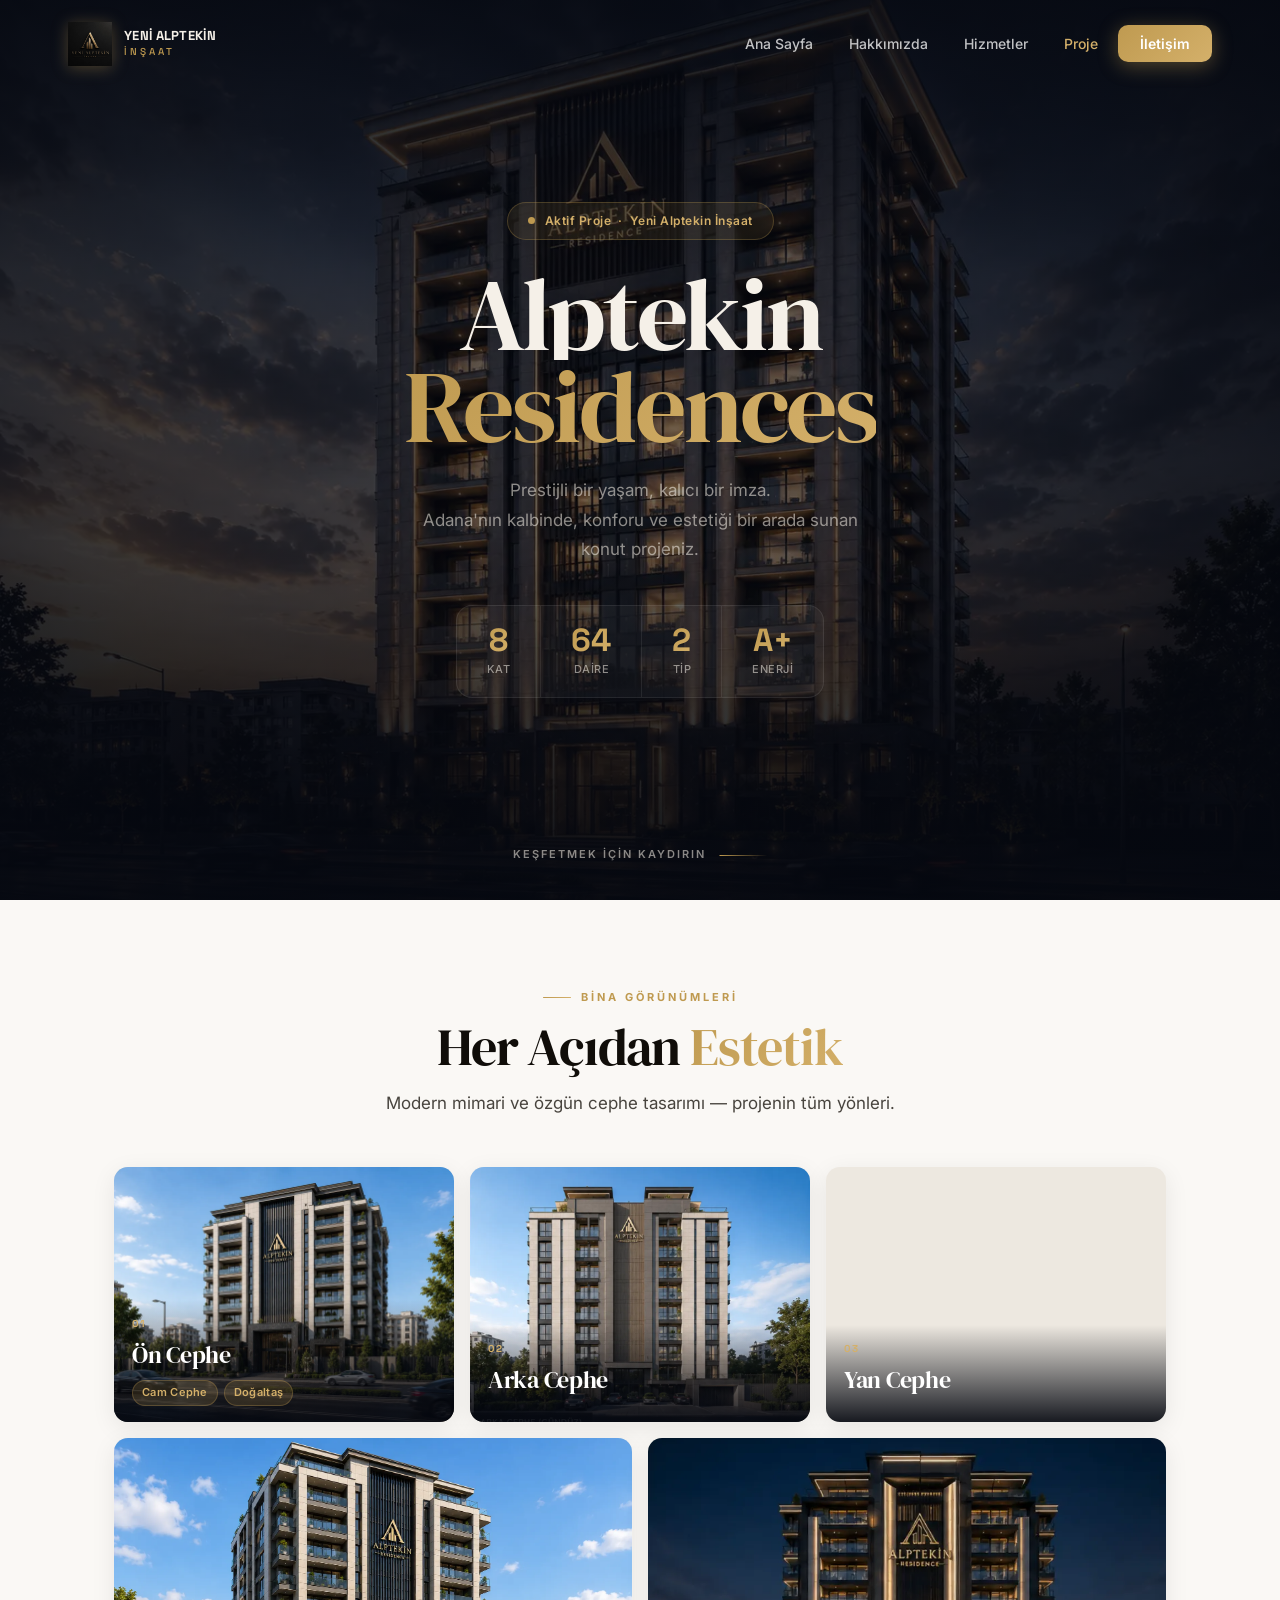
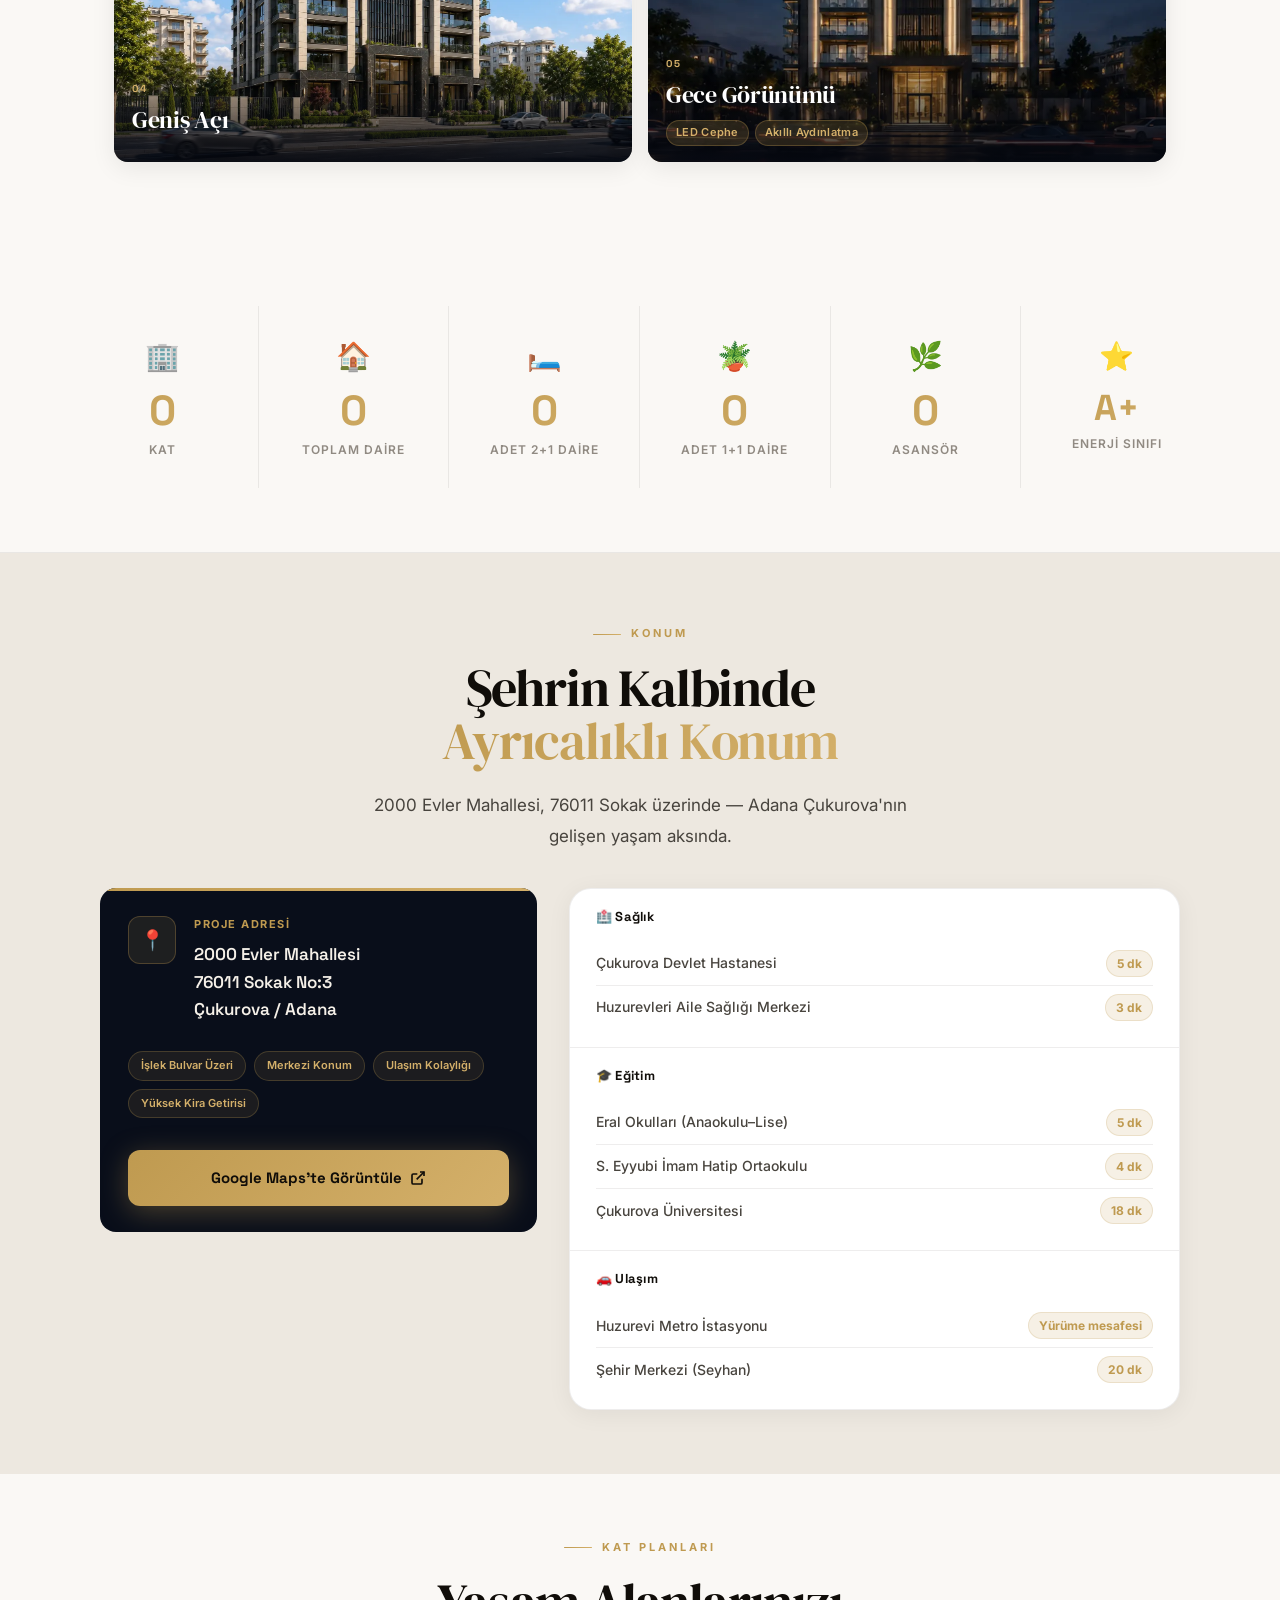
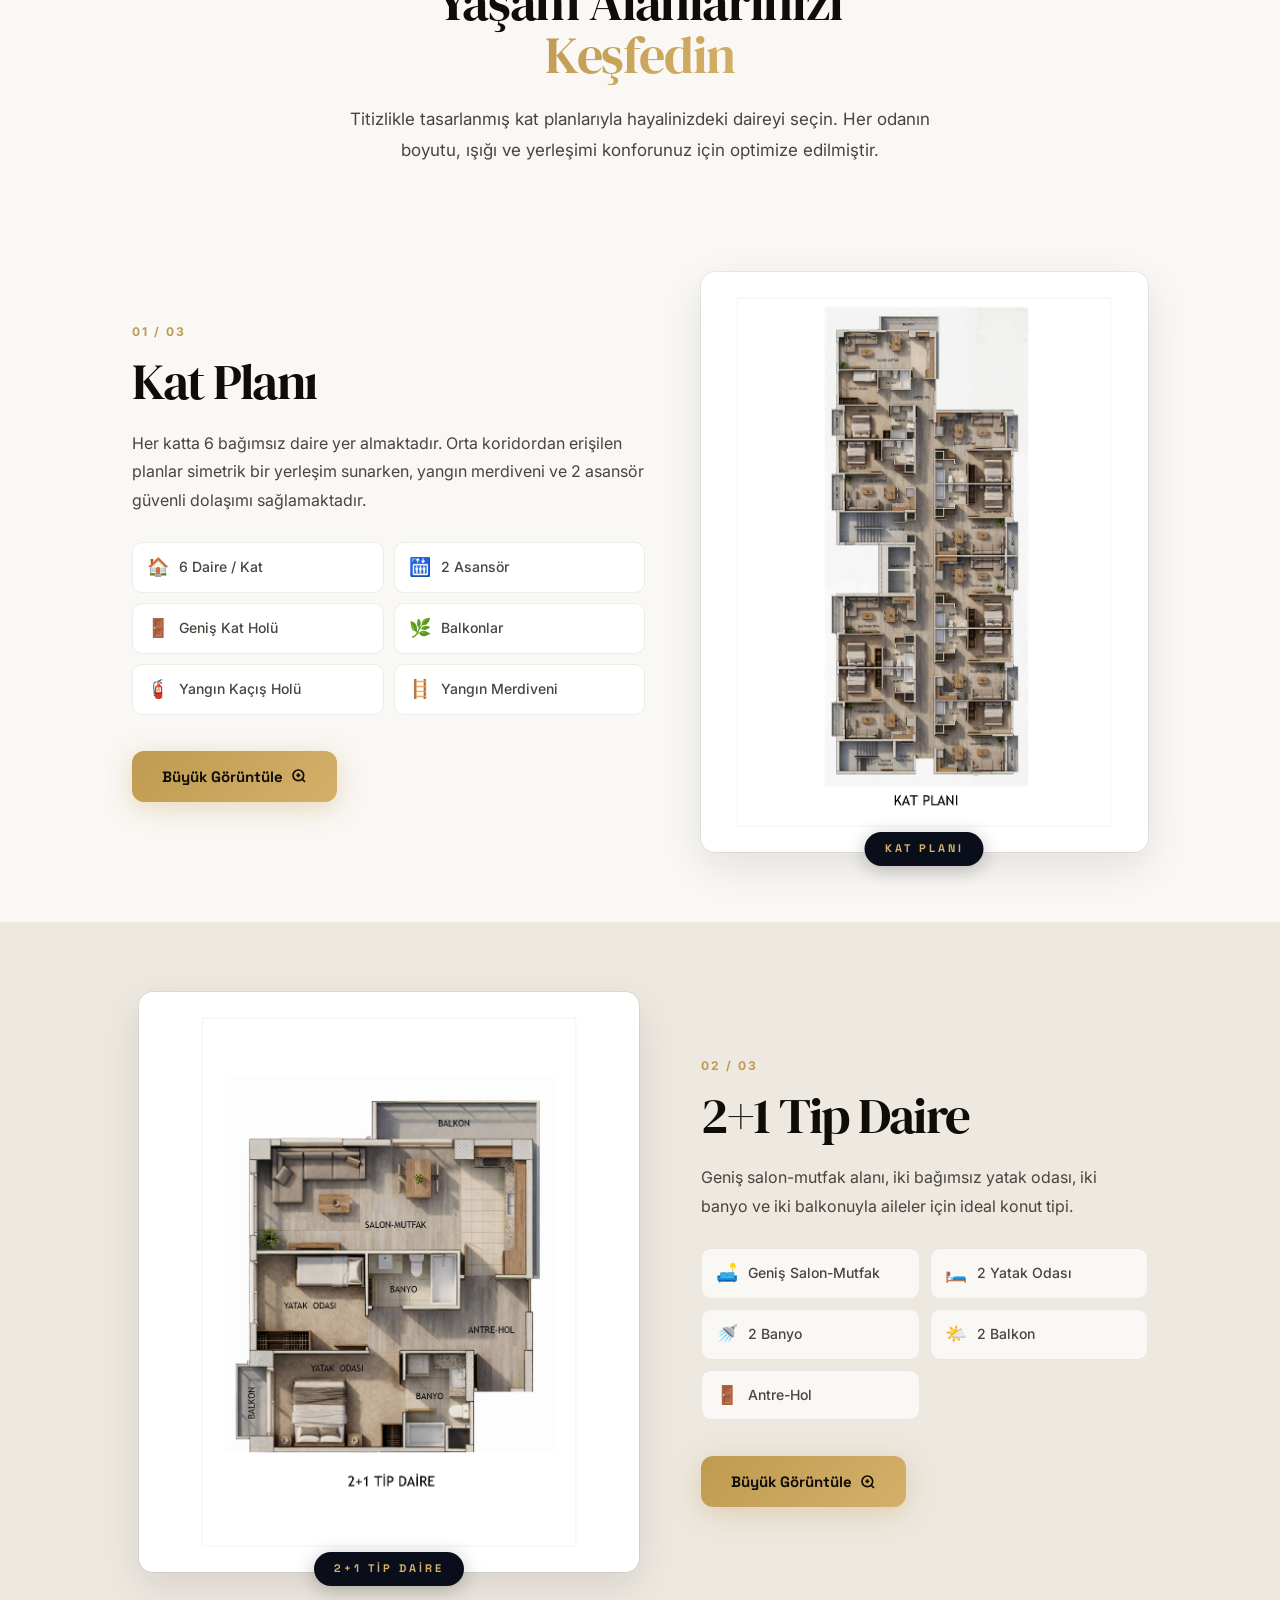
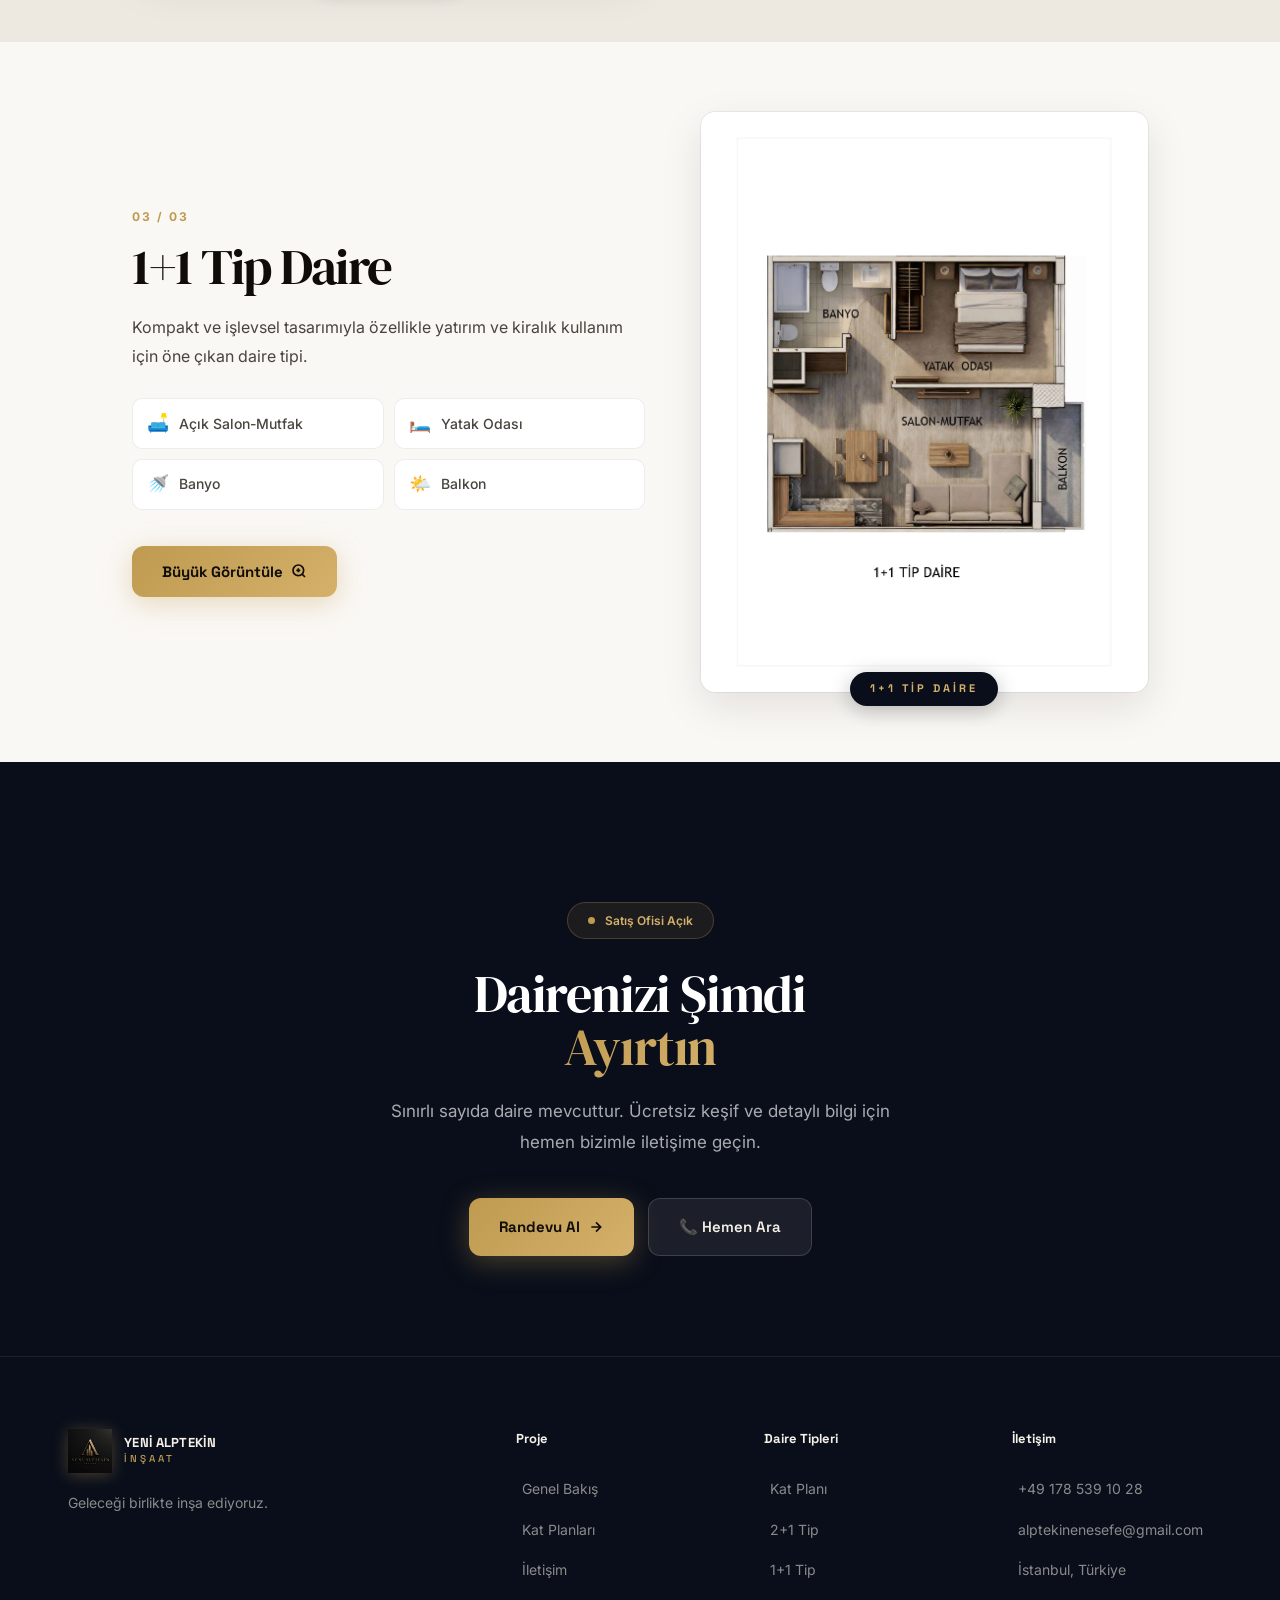
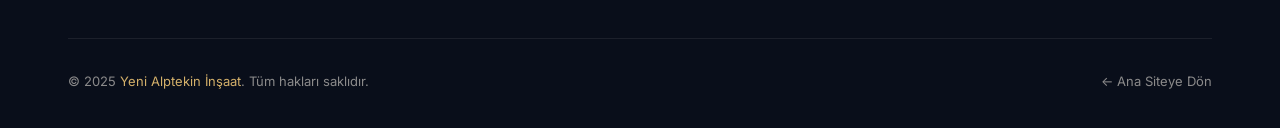
==== commit 715ef7c3: "Şirket adresi güncellendi: 2000 Evler Mah. 76011 Sok. No:3 Çukurova/Adana Güncellenen yerler: - Ana " ====
--- a/project.html
+++ b/project.html
@@ -171,7 +171,7 @@
     <div class="location-intro gs-section-head">
       <div class="section-tag">Konum</div>
       <h2 class="section-title">Şehrin Kalbinde<br><span class="gradient-text">Ayrıcalıklı Konum</span></h2>
-      <p class="section-desc">Huzurevleri Mahallesi, Süleyman Demirel Bulvarı üzerinde — Adana'nın en işlek ve değer kazanan aksında.</p>
+      <p class="section-desc">2000 Evler Mahallesi, 76011 Sokak üzerinde — Adana Çukurova'nın gelişen yaşam aksında.</p>
     </div>
 
     <div class="location-grid">
@@ -182,7 +182,7 @@
           <div class="lac-icon">📍</div>
           <div>
             <div class="lac-label">Proje Adresi</div>
-            <div class="lac-value">Süleyman Demirel Bulvarı<br>Huzurevleri Mahallesi<br>Çukurova / Adana</div>
+            <div class="lac-value">2000 Evler Mahallesi<br>76011 Sokak No:3<br>Çukurova / Adana</div>
           </div>
         </div>
         <div class="lac-tags">
